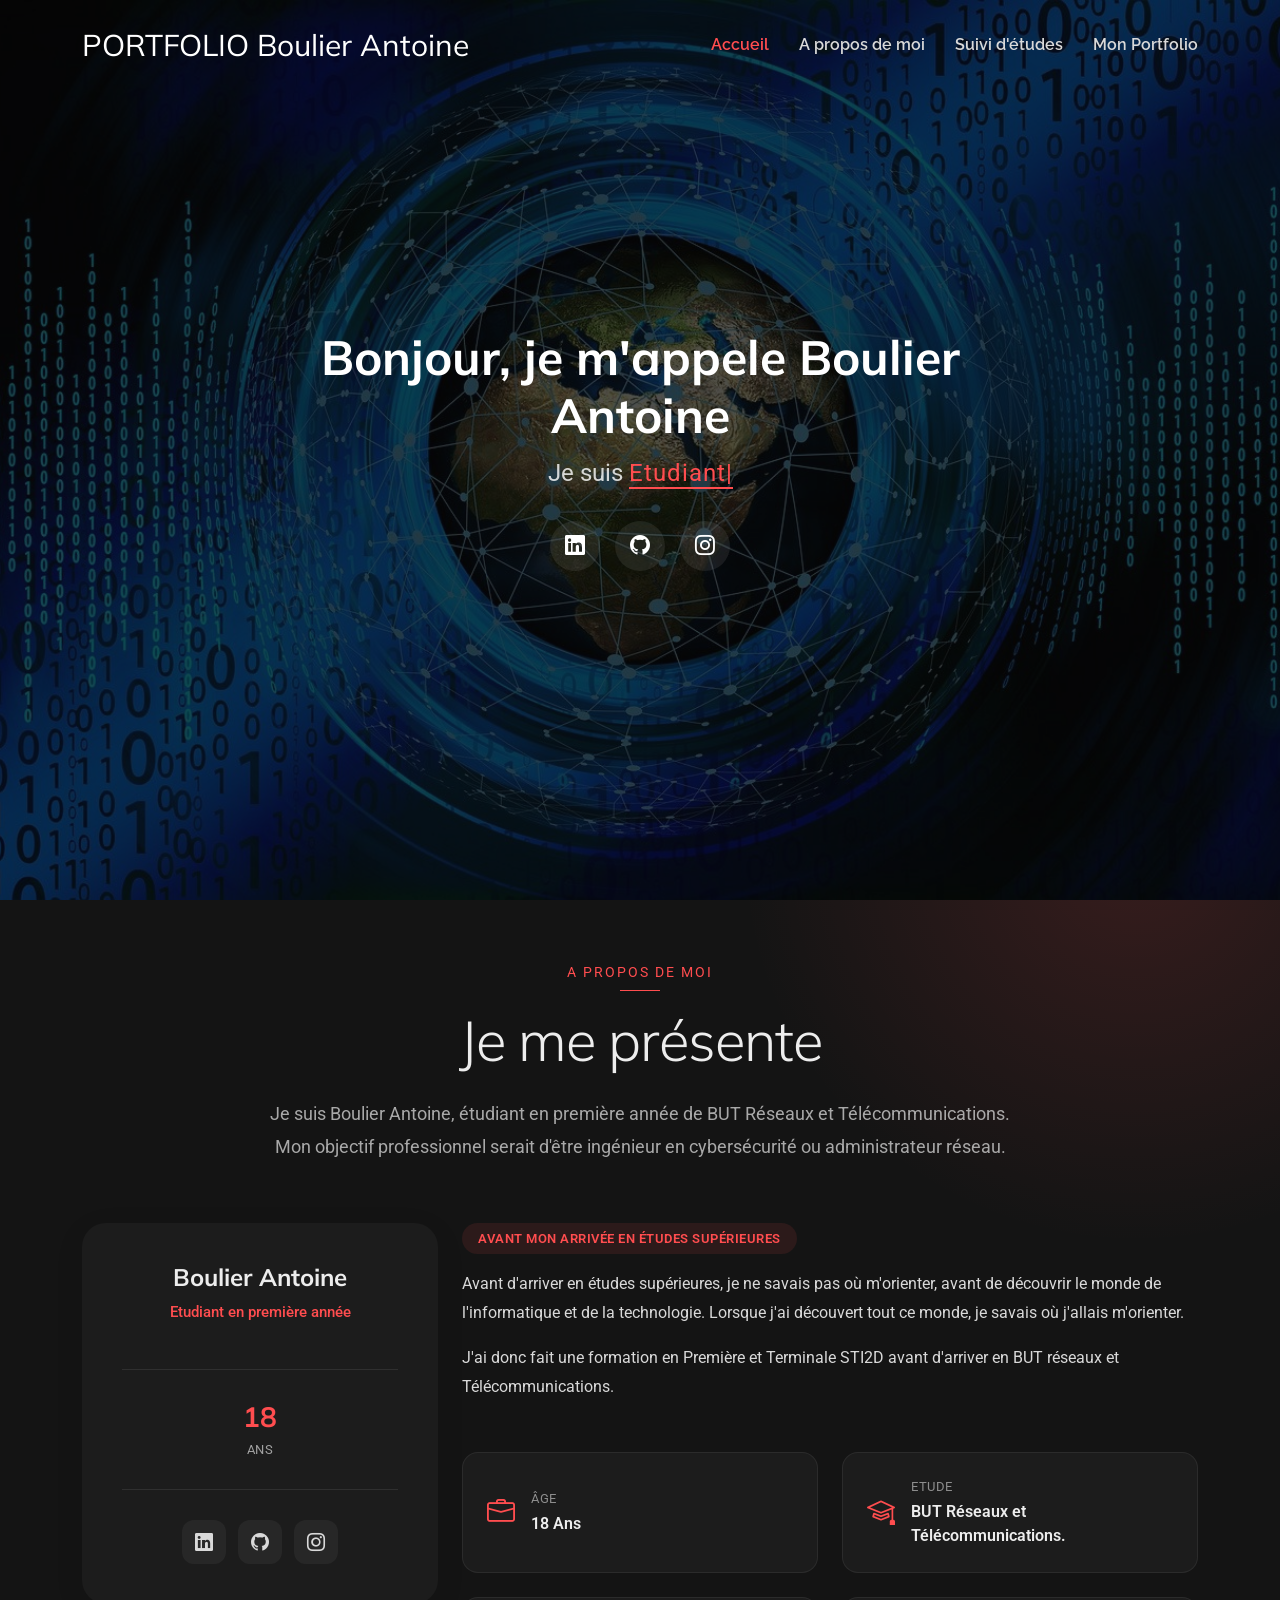
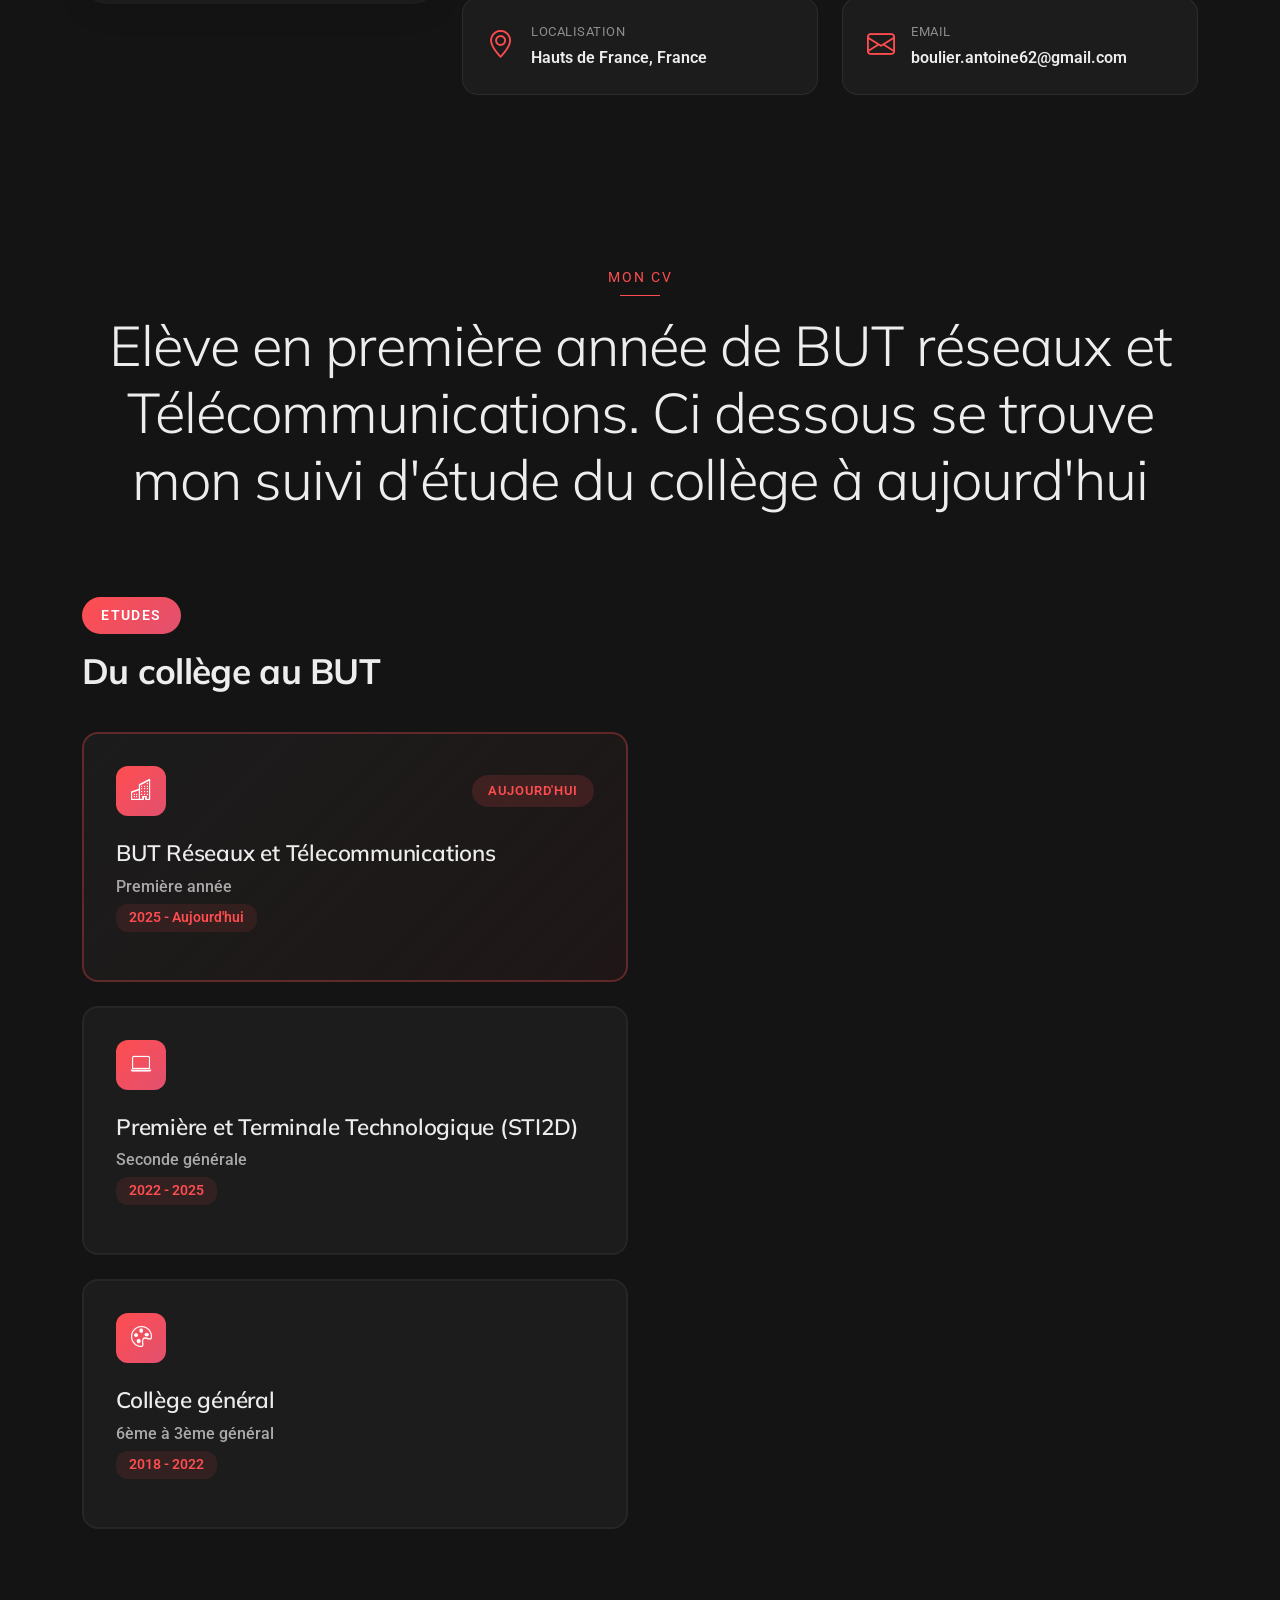
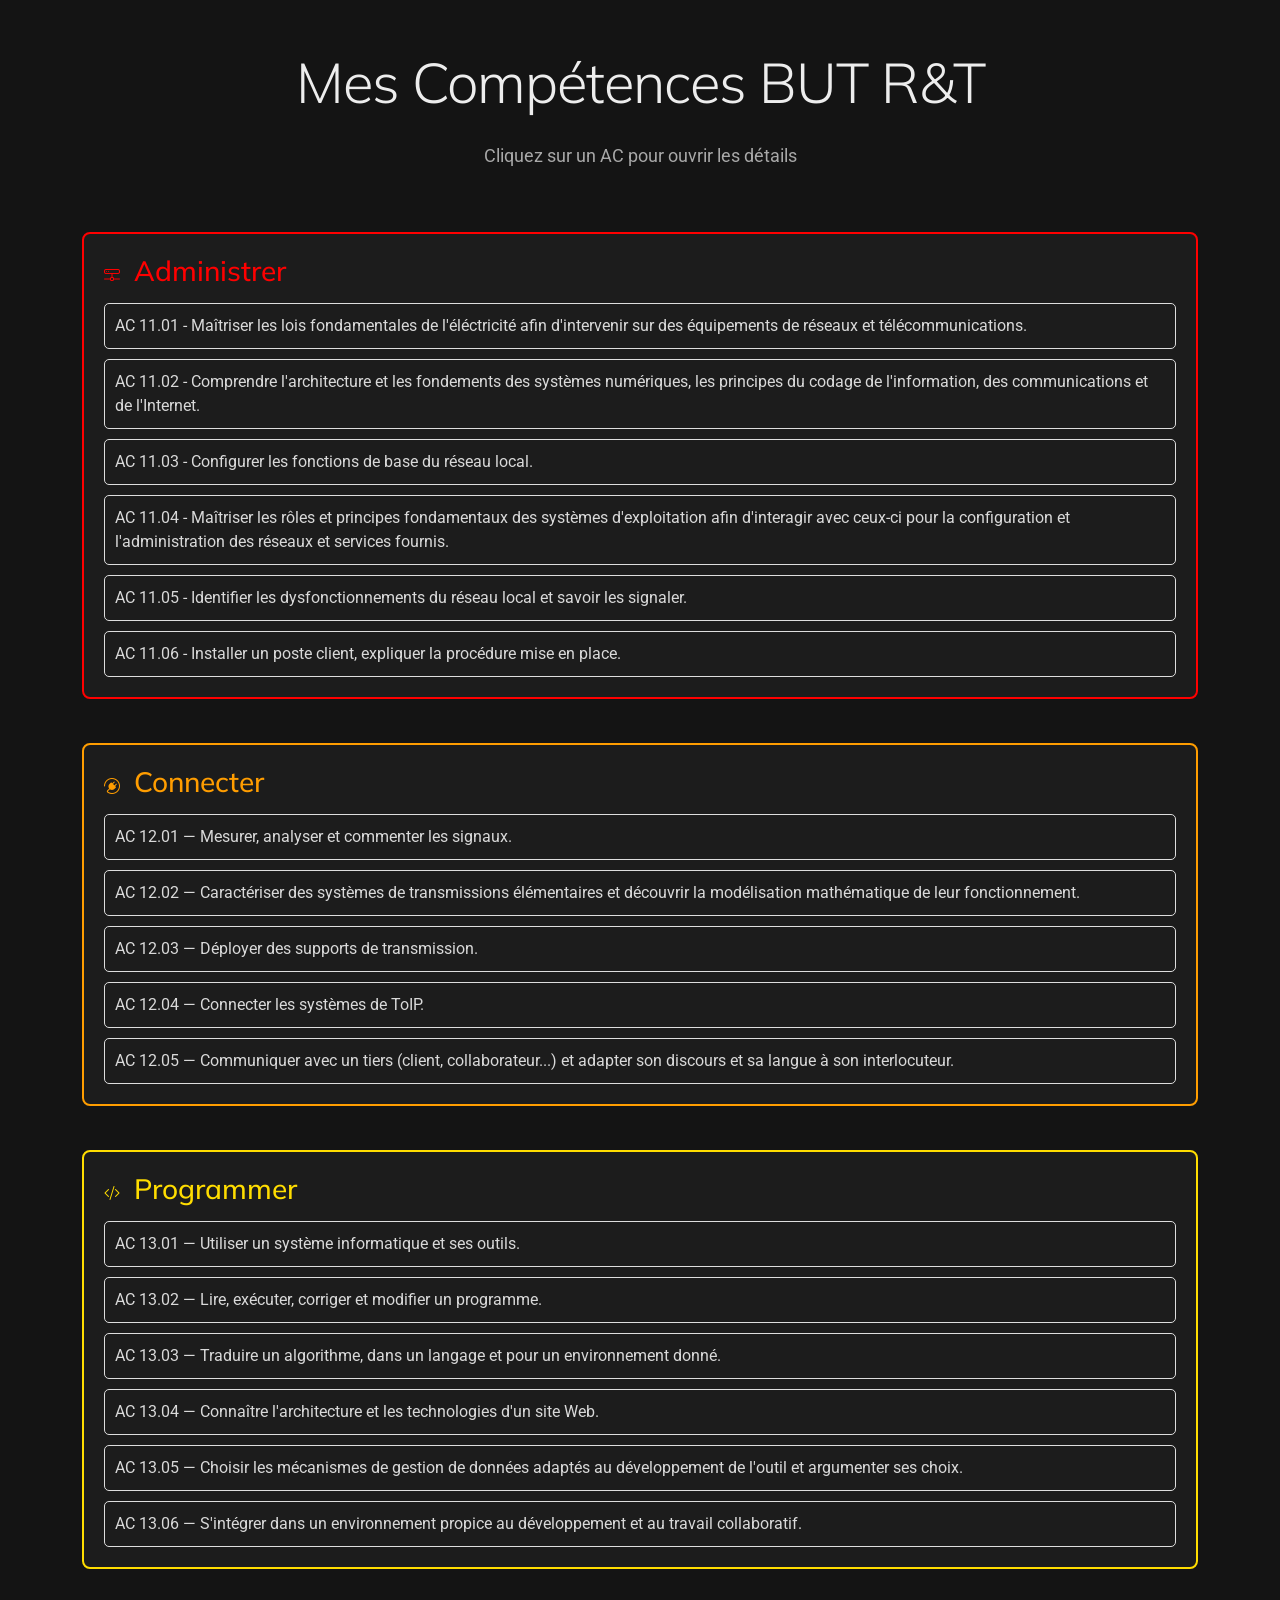
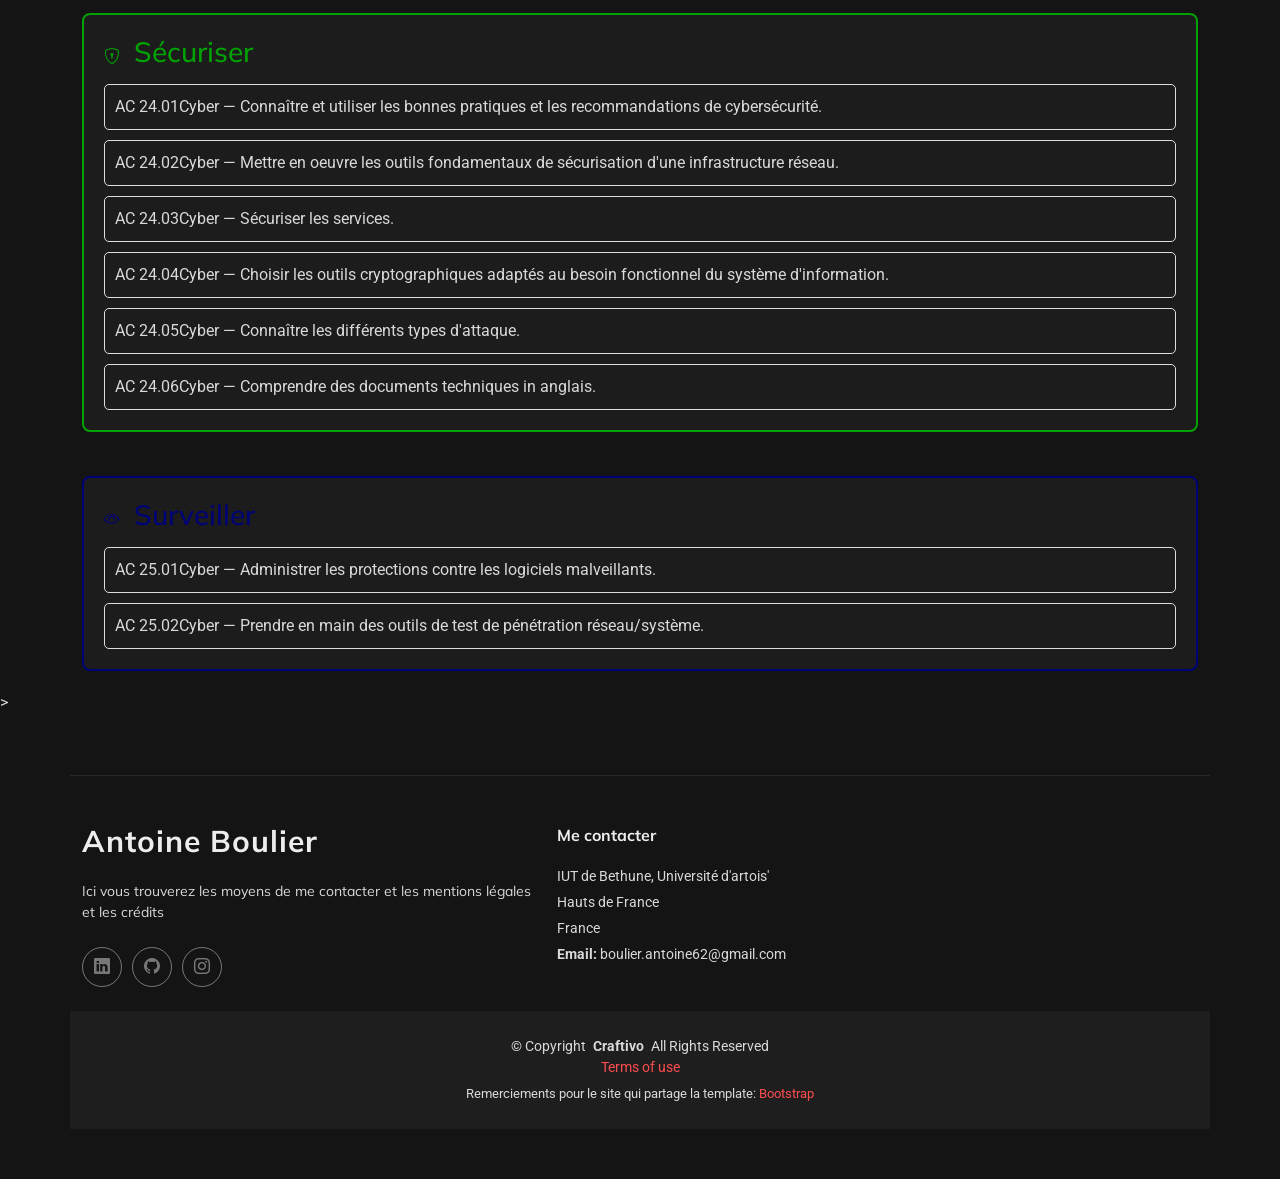
==== index.html @ 8a7743bd "Update index.html" ====
<!DOCTYPE html>
<html lang="en">

<head>
  <meta charset="utf-8">
  <meta content="width=device-width, initial-scale=1.0" name="viewport">
  <title>Portfolio Boulier Antoine</title>
  <meta name="description" content="">
  <meta name="keywords" content="">

  <!-- Favicons -->
  <link href="/assets/img/profile/RT fond d'écran.avif" rel="icon">
  <link href="/assets/img/profile/RT fond d'écran.avif" rel="apple-touch-icon">

  <!-- Fonts -->
  <link href="https://fonts.googleapis.com" rel="preconnect">
  <link href="https://fonts.gstatic.com" rel="preconnect" crossorigin>
  <link href="https://fonts.googleapis.com/css2?family=Roboto:ital,wght@0,100;0,300;0,400;0,500;0,700;0,900;1,100;1,300;1,400;1,500;1,700;1,900&family=Raleway:ital,wght@0,100;0,200;0,300;0,400;0,500;0,600;0,700;0,800;0,900;1,100;1,200;1,300;1,400;1,500;1,600;1,700;1,800;1,900&family=Mulish:ital,wght@0,200;0,300;0,400;0,500;0,600;0,700;0,800;0,900;1,200;1,300;1,400;1,500;1,600;1,700;1,800;1,900&display=swap" rel="stylesheet">

  <!-- Vendor CSS Files -->
  <link href="assets/vendor/bootstrap/css/bootstrap.min.css" rel="stylesheet">
  <link href="assets/vendor/bootstrap-icons/bootstrap-icons.css" rel="stylesheet">
  <link href="assets/vendor/aos/aos.css" rel="stylesheet">
  <link href="assets/vendor/glightbox/css/glightbox.min.css" rel="stylesheet">
  <link href="assets/vendor/swiper/swiper-bundle.min.css" rel="stylesheet">

  <!-- Main CSS File -->
  <link href="assets/css/main.css" rel="stylesheet">

  <!-- =======================================================
  * Template Name: Craftivo
  * Template URL: https://bootstrapmade.com/craftivo-bootstrap-portfolio-template/
  * Updated: Oct 04 2025 with Bootstrap v5.3.8
  * Author: BootstrapMade.com
  * License: https://bootstrapmade.com/license/
  ======================================================== -->
</head>

<body class="index-page">

  <header id="header" class="header d-flex align-items-center fixed-top">
    <div class="container-fluid container-xl position-relative d-flex align-items-center">

      <a href="index.html" class="logo d-flex align-items-center me-auto">
        <!-- Uncomment the line below if you also wish to use an image logo -->
        <!-- <img src="assets/img/logo.webp" alt=""> -->
        <h1 class="sitename">PORTFOLIO Boulier Antoine</h1>
      </a>

      <nav id="navmenu" class="navmenu">
        <ul>
          <li><a href="#hero" class="active">Accueil</a></li>
          <li><a href="#about">A propos de moi</a></li>
          <li><a href="#resume">Suivi d'études</a></li>
          <li><a href="#portfolio">Mon Portfolio</a></li>
        </ul>
        <i class="mobile-nav-toggle d-xl-none bi bi-list"></i>
      </nav>
    </div>
  </header>

  <main class="main">

    <!-- Hero Section -->
    <section id="hero" class="hero section dark-background">

      <img src="assets/img/profile/RT-fond-d'ecran.avif" alt="" data-aos="fade-in">

      <div class="container" data-aos="fade-up" data-aos-delay="100">
        <div class="row justify-content-center">
          <div class="col-lg-8 text-center">
            <h2>Bonjour, je m'appele Boulier Antoine</h2>
            <p>Je suis <span class="typed" data-typed-items="Etudiant, En première année, En BUT RT"></span><span class="typed-cursor" aria-hidden="true"></span></p>
            <div class="social-links">
              <a href="https://www.linkedin.com/in/antoine-boulier-61a65a38a/"><i class="bi bi-linkedin"></i></a>
              <a href="https://github.com/Antoine-Boulier"><i class="bi bi-github"></i></a>
              <a href="https://www.instagram.com/lostkiller37/"><i class="bi bi-instagram"></i></a>
            </div>
          </div>
        </div>
      </div>

    </section><!-- /Hero Section -->

    <!-- About Section -->
    <section id="about" class="about section">

      <!-- Section Title -->
      <div class="container section-title" data-aos="fade-up">
        <span class="subtitle">A propos de moi</span>
        <h2>Je me présente</h2>
        <p>Je suis Boulier Antoine, étudiant en première année de BUT Réseaux et Télécommunications. Mon objectif professionnel serait d'être ingénieur en cybersécurité ou administrateur réseau.</p>
      </div><!-- End Section Title -->

      <div class="container" data-aos="fade-up" data-aos-delay="100">

        <div class="row gy-5">
          <div class="col-lg-4" data-aos="zoom-in" data-aos-delay="150">
            <div class="profile-card">
              <div class="profile-header">
                <h3>Boulier Antoine</h3>
                <span class="role">Etudiant en première année</span>
              </div>

              <div class="profile-stats">
                <div class="stat-item">
                  <h4></h4>
                  <p></p>
                </div>
                <div class="stat-item">
                  <h4>18</h4>
                  <p>Ans</p>
                </div>
                <div class="stat-item">
                  <h4></h4>
                  <p></p>
                </div>
              </div>
              <div class="social-connect">
                <a href="https://www.linkedin.com/in/antoine-boulier-61a65a38a/"><i class="bi bi-linkedin"></i></a>
                <a href="https://github.com/Antoine-Boulier"><i class="bi bi-github"></i></a>
                <a href="https://www.instagram.com/lostkiller37/"><i class="bi bi-instagram"></i></a>
              </div>
            </div>
          </div>

          <div class="col-lg-8" data-aos="fade-left" data-aos-delay="200">
            <div class="content-wrapper">
              <div class="bio-section">
                <div class="section-tag">Avant mon arrivée en études supérieures</div>
                <p>Avant d'arriver en études supérieures, je ne savais pas où m'orienter, avant de découvrir le monde de l'informatique et de la technologie. Lorsque j'ai découvert tout ce monde, je savais où j'allais m'orienter.</p>
                <p>J'ai donc fait une formation en Première et Terminale STI2D avant d'arriver en BUT réseaux et Télécommunications.</p>
              </div>

              <div class="details-grid">
                <div class="detail-item" data-aos="fade-up" data-aos-delay="250">
                  <i class="bi bi-briefcase"></i>
                  <div class="detail-content">
                    <span>Âge</span>
                    <strong>18 Ans</strong>
                  </div>
                </div>

                <div class="detail-item" data-aos="fade-up" data-aos-delay="300">
                  <i class="bi bi-mortarboard"></i>
                  <div class="detail-content">
                    <span>Etude</span>
                    <strong>BUT Réseaux et Télécommunications.</strong>
                  </div>
                </div>

                <div class="detail-item" data-aos="fade-up" data-aos-delay="350">
                  <i class="bi bi-geo-alt"></i>
                  <div class="detail-content">
                    <span>Localisation</span>
                    <strong>Hauts de France, France</strong>
                  </div>
                </div>

                <div class="detail-item" data-aos="fade-up" data-aos-delay="100">
                  <i class="bi bi-envelope"></i>
                  <div class="detail-content">
                    <span>Email</span>
                    <strong>boulier.antoine62@gmail.com</strong>
                  </div>
                </div>
                  </div>
                </div>
              </div>
            </div>
          </div>
        </div>

      </div>

    </section><!-- /About Section -->

    <!-- Resume Section -->
    <section id="resume" class="resume section">

      <!-- Section Title -->
      <div class="container section-title" data-aos="fade-up">
        <span class="subtitle">Mon CV</span>
        <h2>Elève en première année de BUT réseaux et Télécommunications. Ci dessous se trouve mon suivi d'étude du collège à aujourd'hui</h2>
      </div><!-- End Section Title -->

      <div class="container" data-aos="fade-up" data-aos-delay="100">

        <div class="row gy-5">
          <div class="col-lg-6">
            <div class="experience-section">
              <div class="section-header" data-aos="fade-right" data-aos-delay="200">
                <div class="header-content">
                  <span class="section-badge">Etudes</span>
                  <h2>Du collège au BUT</h2>
                </div>
              </div>

              <div class="experience-cards">
                <div class="exp-card featured" data-aos="zoom-in" data-aos-delay="300">
                  <div class="card-header">
                    <div class="company-logo">
                      <i class="bi bi-buildings"></i>
                    </div>
                    <div class="period-badge">Aujourd'hui</div>
                  </div>
                  <div class="card-body">
                    <h3>BUT Réseaux et Télecommunications</h3>
                    <p class="company-name">Première année</p>
                    <span class="duration">2025 - Aujourd'hui</span>
                  </div>
                </div>

                <div class="exp-card" data-aos="zoom-in" data-aos-delay="350">
                  <div class="card-header">
                    <div class="company-logo">
                      <i class="bi bi-laptop"></i>
                    </div>
                  </div>
                  <div class="card-body">
                    <h3>Première et Terminale Technologique (STI2D)</h3>
                    <p class="company-name">Seconde générale</p>
                    <span class="duration">2022 - 2025</span>
                  </div>
                </div>

                <div class="exp-card" data-aos="zoom-in" data-aos-delay="400">
                  <div class="card-header">
                    <div class="company-logo">
                      <i class="bi bi-palette"></i>
                    </div>
                  </div>
                  <div class="card-body">
                    <h3>Collège général</h3>
                    <p class="company-name">6ème à 3ème général</p>
                    <span class="duration">2018 - 2022</span>
                  </div>
                </div>
              </div>
            </div>
          </div>
    </section><!-- /Resume Section -->
  </main>
<section id="portfolio" class="portfolio section">

  <div class="container section-title" data-aos="fade-up">
    <h2>Mes Compétences BUT R&T</h2>
    <p>Cliquez sur un AC pour ouvrir les détails</p>
  </div>

  <div class="container">
    <div class="row gy-4">

      <div class="col-12" data-aos="fade-up">
        <div class="comp-box border-admin" style="border: 2px solid #ff0000; border-radius: 8px; padding: 20px; margin-bottom: 20px;">
          <div class="comp-title" style="color: #ff0000; margin-bottom: 15px;">
            <i class="bi bi-hdd-network"></i>
            <h3 style="display: inline; margin-left: 10px; color: #ff0000;">Administrer</h3>
          </div>
          <div class="ac-container vertical-ac" style="display: flex; flex-direction: column; gap: 10px;">
            <button class="ac-link" data-bs-toggle="modal" data-bs-target="#modal1101">AC 11.01 - Maîtriser les lois fondamentales de l'éléctricité afin d'intervenir sur des équipements de réseaux et télécommunications.</button>
            <button class="ac-link" data-bs-toggle="modal" data-bs-target="#modal1102">AC 11.02 - Comprendre l'architecture et les fondements des systèmes numériques, les principes du codage de l'information, des communications et de l'Internet.</button>
            <button class="ac-link" data-bs-toggle="modal" data-bs-target="#modal1103">AC 11.03 - Configurer les fonctions de base du réseau local.</button>
            <button class="ac-link" data-bs-toggle="modal" data-bs-target="#modal1104">AC 11.04 - Maîtriser les rôles et principes fondamentaux des systèmes d'exploitation afin d'interagir avec ceux-ci pour la configuration et l'administration des réseaux et services fournis.</button>
            <button class="ac-link" data-bs-toggle="modal" data-bs-target="#modal1105">AC 11.05 - Identifier les dysfonctionnements du réseau local et savoir les signaler.</button>
            <button class="ac-link" data-bs-toggle="modal" data-bs-target="#modal1106">AC 11.06 - Installer un poste client, expliquer la procédure mise en place.</button>
          </div>
        </div>
      </div>

      <div class="col-12" data-aos="fade-up">
        <div class="comp-box border-connect" style="border: 2px solid #ff9d00; border-radius: 8px; padding: 20px; margin-bottom: 20px;">
          <div class="comp-title" style="color: #ff9d00; margin-bottom: 15px;">
            <i class="bi bi-plugin"></i>
            <h3 style="display: inline; margin-left: 10px; color: #ff9d00;">Connecter</h3>
          </div>
          <div class="ac-container vertical-ac" style="display: flex; flex-direction: column; gap: 10px;">
            <button class="ac-link" data-bs-toggle="modal" data-bs-target="#modal1201">AC 12.01 — Mesurer, analyser et commenter les signaux.</button>
            <button class="ac-link" data-bs-toggle="modal" data-bs-target="#modal1202">AC 12.02 — Caractériser des systèmes de transmissions élémentaires et découvrir la modélisation mathématique de leur fonctionnement.</button>
            <button class="ac-link" data-bs-toggle="modal" data-bs-target="#modal1203">AC 12.03 — Déployer des supports de transmission.</button>
            <button class="ac-link" data-bs-toggle="modal" data-bs-target="#modal1204">AC 12.04 — Connecter les systèmes de ToIP.</button>
            <button class="ac-link" data-bs-toggle="modal" data-bs-target="#modal1205">AC 12.05 — Communiquer avec un tiers (client, collaborateur...) et adapter son discours et sa langue à son interlocuteur.</button>
          </div>
        </div>
      </div>

      <div class="col-12" data-aos="fade-up">
        <div class="comp-box border-program" style="border: 2px solid #ffdd00; border-radius: 8px; padding: 20px; margin-bottom: 20px;">
          <div class="comp-title" style="color: #ffdd00; margin-bottom: 15px;">
            <i class="bi bi-code-slash"></i>
            <h3 style="display: inline; margin-left: 10px; color: #ffdd00;">Programmer</h3>
          </div>
          <div class="ac-container vertical-ac" style="display: flex; flex-direction: column; gap: 10px;">
            <button class="ac-link" data-bs-toggle="modal" data-bs-target="#modal1301">AC 13.01 — Utiliser un système informatique et ses outils.</button>
            <button class="ac-link" data-bs-toggle="modal" data-bs-target="#modal1302">AC 13.02 — Lire, exécuter, corriger et modifier un programme.</button>
            <button class="ac-link" data-bs-toggle="modal" data-bs-target="#modal1303">AC 13.03 — Traduire un algorithme, dans un langage et pour un environnement donné.</button>
            <button class="ac-link" data-bs-toggle="modal" data-bs-target="#modal1304">AC 13.04 — Connaître l'architecture et les technologies d'un site Web.</button>
            <button class="ac-link" data-bs-toggle="modal" data-bs-target="#modal1305">AC 13.05 — Choisir les mécanismes de gestion de données adaptés au développement de l'outil et argumenter ses choix.</button>
            <button class="ac-link" data-bs-toggle="modal" data-bs-target="#modal1306">AC 13.06 — S'intégrer dans un environnement propice au développement et au travail collaboratif.</button>
          </div>
        </div>
      </div>

      <div class="col-12" data-aos="fade-up">
        <div class="comp-box border-securiser" style="border: 2px solid #00a303; border-radius: 8px; padding: 20px; margin-bottom: 20px;">
          <div class="comp-title" style="color: #00a303; margin-bottom: 15px;">
            <i class="bi bi-shield-lock"></i>
            <h3 style="display: inline; margin-left: 10px; color: #00a303;">Sécuriser</h3>
          </div>
          <div class="ac-container vertical-ac" style="display: flex; flex-direction: column; gap: 10px;">
            <button class="ac-link" data-bs-toggle="modal" data-bs-target="#modal2401">AC 24.01Cyber — Connaître et utiliser les bonnes pratiques et les recommandations de cybersécurité.</button>
            <button class="ac-link" data-bs-toggle="modal" data-bs-target="#modal2402">AC 24.02Cyber — Mettre en oeuvre les outils fondamentaux de sécurisation d'une infrastructure réseau.</button>
            <button class="ac-link" data-bs-toggle="modal" data-bs-target="#modal2403">AC 24.03Cyber — Sécuriser les services.</button>
            <button class="ac-link" data-bs-toggle="modal" data-bs-target="#modal2404">AC 24.04Cyber — Choisir les outils cryptographiques adaptés au besoin fonctionnel du système d'information.</button>
            <button class="ac-link" data-bs-toggle="modal" data-bs-target="#modal2405">AC 24.05Cyber — Connaître les différents types d'attaque.</button>
            <button class="ac-link" data-bs-toggle="modal" data-bs-target="#modal2406">AC 24.06Cyber — Comprendre des documents techniques in anglais.</button>
          </div>
        </div>
      </div>

      <div class="col-12" data-aos="fade-up">
        <div class="comp-box border-surveiller" style="border: 2px solid #000278; border-radius: 8px; padding: 20px; margin-bottom: 20px;">
          <div class="comp-title" style="color: #000278; margin-bottom: 15px;">
            <i class="bi bi-eye"></i>
            <h3 style="display: inline; margin-left: 10px; color: #000278;">Surveiller</h3>
          </div>
          <div class="ac-container vertical-ac" style="display: flex; flex-direction: column; gap: 10px;">
            <button class="ac-link" data-bs-toggle="modal" data-bs-target="#modal2501">AC 25.01Cyber — Administrer les protections contre les logiciels malveillants.</button>
            <button class="ac-link" data-bs-toggle="modal" data-bs-target="#modal2502">AC 25.02Cyber — Prendre en main des outils de test de pénétration réseau/système.</button>
          </div>
        </div>
      </div>

    </div>
  </div>

  <div class="modal fade" id="modal1101" tabindex="-1" aria-hidden="true">
    <div class="modal-dialog modal-dialog-centered modal-lg">
      <div class="modal-content">
        <div class="modal-header text-white" style="background-color: #ff0000;">
          <h5 class="modal-title"><i class="bi bi-hdd-network me-2"></i>AC 11.01 - Maîtriser les lois fondamentales de l'éléctricité afin d'intervenir sur des équipements de réseaux et télécommunications.</h5>
          <button type="button" class="btn-close btn-close-white" data-bs-dismiss="modal"></button>
        </div>
        <div class="modal-body">
          <h5><strong class="text-dark"><u>Projet :</u></strong></h5>
          <p>R1.04 - Fondamentaux des systèmes électroniques : Dans cette ressource, j'ai fait du montage électrique sur une maquette Analog Discovery Studio à l'aide des différentes lois que j'ai apprise.</p>
          <div class="ac-container" id="AC11.01">
            <img src="assets/img/AC/MaquetteADS.png" alt="Maquette Analog Discovery Studio">
          </div>
          <h5><strong class="text-dark"><u>Difficultés rencontrées:</u></strong></h5>
          <p>Pendant cette ressource, j'ai surtout eu du mal avec le branchement électrique.</p>
          <h5><strong class="text-dark"><u>Ce que je devrais améliorer :</u></strong></h5>
          <p>Pendant les TP avec la maquette, je doit apprendre à comprendre les erreurs de branchement pour les corriger</p>
        </div>
      </div>
    </div>
  </div>

  <div class="modal fade" id="modal1102" tabindex="-1" aria-hidden="true">
    <div class="modal-dialog modal-dialog-centered modal-lg">
      <div class="modal-content">
        <div class="modal-header text-white" style="background-color: #ff0000;">
          <h5 class="modal-title"><i class="bi bi-hdd-network me-2"></i>AC 11.02 - Comprendre l'architecture et les fondements des systèmes numériques, les principes du codage de l'information, des communications et de l'Internet.</h5>
          <button type="button" class="btn-close btn-close-white" data-bs-dismiss="modal"></button>
        </div>
        <div class="modal-body">
          <h5><strong class="text-dark"><u>Projet :</u></strong></h5>
          <p>R1.06 - Architecture des systèmes informatiques et numériques : Dans cette ressource, j'ai manipulé différentes bases numériques (binaire, héxadécimal) ainsi que des encodages (ASCII, etc).</p>
          <div class="ac-container" id="AC11.02">
            <img src="assets/img/AC/R1.06Logique.png" alt="Schéma de logique combinatoire">
          </div>
          <h5><strong class="text-dark"><u>Difficultés rencontrées:</u></strong></h5>
          <p>Pendant cette ressource, j'ai eu des difficultés à comprendre comment convertir l'information numérique</p>
          <h5><strong class="text-dark"><u>Ce que je devrais améliorer :</u></strong></h5>
          <p>Pour m'améliorer, je devrait refaire des conversions numériques à la maison pour le prendre en main</p>
        </div>
      </div>
    </div>
  </div>

  <div class="modal fade" id="modal1103" tabindex="-1" aria-hidden="true">
    <div class="modal-dialog modal-dialog-centered modal-lg">
      <div class="modal-content">
        <div class="modal-header text-white" style="background-color: #ff0000;">
          <h5 class="modal-title"><i class="bi bi-hdd-network me-2"></i>AC 11.03 - Configurer les fonctions de base du réseau local.</h5>
          <button type="button" class="btn-close btn-close-white" data-bs-dismiss="modal"></button>
        </div>
        <div class="modal-body">
          <h5><strong class="text-dark"><u>Projet :</u></strong></h5>
          <p>SAE1.02 - S'initier aux réseaux informatiques : Dans cette ressource, j'ai configuré des équipements tels que des routeurs ou des switchs et j'ai fait de l'adressage IP pour créer un réseau de plusieurs machines pouvant communiquer.</p>
          <h5><strong class="text-dark"><u>Difficultés rencontrées:</u></strong></h5>
          <p>Pendant cette ressource, j'ai eu des difficultés pour l'adressage IP des ordinateurs.</p>
          <h5><strong class="text-dark"><u>Ce que je devrais améliorer :</u></strong></h5>
          <p>Pour m'améliorer, je devrait comprendre le fonctionnement d'une adresse IP.</p>
        </div>
      </div>
    </div>
  </div>

  <div class="modal fade" id="modal1104" tabindex="-1" aria-hidden="true">
    <div class="modal-dialog modal-dialog-centered modal-lg">
      <div class="modal-content">
        <div class="modal-header text-white" style="background-color: #ff0000;">
          <h5 class="modal-title"><i class="bi bi-hdd-network me-2"></i>AC 11.04 - Maîtriser les rôles et les principes fondamentaux des systèmes d'exploitation afin d'interagir avec ceux-ci pour la configuration et l'administration des réseaux et services fournis.</h5>
          <button type="button" class="btn-close btn-close-white" data-bs-dismiss="modal"></button>
        </div>
        <div class="modal-body">
          <h5><strong class="text-dark"><u>Projet :</u></strong></h5>
          <p>R2.02 - Admnistration système et fondamentaux de la virtualisation : Dans cette ressource, j'ai configuré un système d'exploitation Windows Server pour gérer les différents droits d'accès, les utilisateurs et préparer des environnements virtuels.</p>
          <div class="ac-container" id="AC13.01">
            <img src="assets/img/AC/AdminSysteme.png" alt="Image Administration Windows" width="700" height="auto">
          </div>
          <h5><strong class="text-dark"><u>Difficultés rencontrées:</u></strong></h5>
          <p>Pendant cette ressource, j'ai eu beaucoup de difficulté à trouver les différentes options de droits d'accès.</p>
          <h5><strong class="text-dark"><u>Ce que je doit améliorer :</u></u></strong></h5>
          <p>Pendant mon temps libre, je devrais revenir sur ces différents TP pour bien manipuler ces options.</p>
        </div>
      </div>
    </div>
  </div>
  
  <div class="modal fade" id="modal1105" tabindex="-1" aria-hidden="true">
    <div class="modal-dialog modal-dialog-centered modal-lg">
      <div class="modal-content">
        <div class="modal-header text-white" style="background-color: #ff0000;">
          <h5 class="modal-title"><i class="bi bi-hdd-network me-2"></i>AC 11.05 - Identifier les dysfonctionnements du réseau local et savoir les signaler.</h5>
          <button type="button" class="btn-close btn-close-white" data-bs-dismiss="modal"></button>
        </div>
        <div class="modal-body">
          <h5><strong class="text-dark"><u>Projet :</u></strong></h5>
          <p>R1.02 - Principes et architecture des réseaux : Dans cette ressource, j'ai utilisé le logiciel WireShark pour comprendre les différents protocoles et problèmes dans le réseau.</p>
          <div class="ac-container" id="AC11.05">
            <img src="assets/img/AC/Wireshark.png" alt="Capture d'analyse de paquets Wireshark">
          </div>
          <h5><strong class="text-dark"><u>Difficultés rencontrées:</u></strong></h5>
          <p>Pendant cette ressource, j'ai eu surtout des difficultés à utiliser le logiciel et différencier les protocoles</p>
          <h5><strong class="text-dark"><u>Ce que je devrais améliorer :</u></strong></h5>
          <p>Lors de la prochaine utilisation du logiciel, je devrais voir en détail les différents protocoles pour les différencier.</p>
        </div>
      </div>
    </div>
  </div>

  <div class="modal fade" id="modal1106" tabindex="-1" aria-hidden="true">
    <div class="modal-dialog modal-dialog-centered modal-lg">
      <div class="modal-content">
        <div class="modal-header text-white" style="background-color: #ff0000;">
          <h5 class="modal-title"><i class="bi bi-hdd-network me-2"></i>AC 11.06 - Installer un poste client, expliquer la procédure mise en place.</h5>
          <button type="button" class="btn-close btn-close-white" data-bs-dismiss="modal"></button>
        </div>
        <div class="modal-body">
          <h5><strong class="text-dark"><u>Projet :</u></strong></h5>
          <p>R2.03 - Bases des services réseaux : Dans cette ressource, j'ai configuré un serveur pour automatiser le déploiement de postes client.</p>
          <div class="ac-container" id="AC13.01">
            <img src="assets/img/AC/LinuxApache.png" alt="Image Config Apache">
          </div>
          <h5><strong class="text-dark"><u>Difficultés rencontrées:</u></strong></h5>
          <p>Pendant cette ressource, je n'ai pas eu de difficulté.</p>
        </div>
      </div>
    </div>
  </div>


  <div class="modal fade" id="modal1201" tabindex="-1" aria-hidden="true">
    <div class="modal-dialog modal-dialog-centered modal-lg">
      <div class="modal-content">
        <div class="modal-header text-white" style="background-color: #ff0000;">
          <h5 class="modal-title"><i class="bi bi-hdd-network me-2"></i>AC 12.01 - Mesurer, analyser et commenter les signaux.</h5>
          <button type="button" class="btn-close btn-close-white" data-bs-dismiss="modal"></button>
        </div>
        <div class="modal-body">
          <h5><strong class="text-dark"><u>Projet :</u></strong></h5>
          <p>SAE2.02 - Mesurer et caractériser un signal ou un système : Dans cette ressource, j'ai utilisé un oscilloscope et un générateur pour visualiser des ondes, j'ai mesuré leur fréquence, tension et j'ai analysé l'impact du bruit.</p>
          <div class="ac-container" id="AC12.01">
            <img src="assets/img/AC/SAE2.02.png" alt="Simulation Matlab avec signal sinusoïdal et analyse spectrale">
          </div>
          <h5><strong class="text-dark"><u>Difficultés rencontrées:</u></strong></h5>
          <p>Pendant cette ressource, je n'ai pas eu de difficulté</p>
        </div>
      </div>
    </div>
  </div>

  <div class="modal fade" id="modal1202" tabindex="-1" aria-hidden="true">
    <div class="modal-dialog modal-dialog-centered modal-lg">
      <div class="modal-content">
        <div class="modal-header text-white" style="background-color: #ff0000;">
          <h5 class="modal-title"><i class="bi bi-hdd-network me-2"></i>AC12.02 - Caractériser des systèmes de transmissions élémentaires et découvrir la modélisation mathématique de leur fonctionnement.</h5>
          <button type="button" class="btn-close btn-close-white" data-bs-dismiss="modal"></button>
        </div>
        <div class="modal-body">
          <h5><strong class="text-dark"><u>Projet :</u></strong></h5>
          <p>R2.05 - Signaux et systèmes pour les transmissions : Dans cette ressource, j'ai calculé les bandes passantes et les débits théoriques d'un câble à l'aide de filtres.</p>
          <h5><strong class="text-dark"><u>Difficultés rencontrées:</u></strong></h5>
          <p>Pendant cette ressource, j'ai eu des difficultés pour filtrer</p>
          <h5><strong class="text-dark"><u>Ce que je devrais améliorer :</u></strong></h5>
          <p>Pendant mon temps libre, je devrais revoir les cours qui expliquent le fonctionnement des filtres.</p>
        </div>
      </div>
    </div>
  </div>
 
  <div class="modal fade" id="modal1203" tabindex="-1" aria-hidden="true">
    <div class="modal-dialog modal-dialog-centered modal-lg">
      <div class="modal-content">
        <div class="modal-header text-white" style="background-color: #ff0000;">
          <h5 class="modal-title"><i class="bi bi-hdd-network me-2"></i>AC12.03 - Déployer des supports de transmission.</h5>
          <button type="button" class="btn-close btn-close-white" data-bs-dismiss="modal"></button>
        </div>
        <div class="modal-body">
          <h5><strong class="text-dark"><u>Projet :</u></strong></h5>
          <p>R1.05 - Supports de transmission pour les réseaux : Dans cette ressource, j'ai manipulé des câbles Ethernet pour calculer leur affaiblissement.</p>
          <div class="ac-container" id="AC12.03">
            <img src="assets/img/AC/CablageR2.05.png" alt="Schéma de câblage électronique sur platine d'essai">
          </div>
          <h5><strong class="text-dark"><u>Difficultés rencontrées:</u></strong></h5>
          <p>Pendant cette ressource, je n'ai pas eu de difficulté.</p>
        </div>
      </div>
    </div>
  </div>
  
  <div class="modal fade" id="modal1204" tabindex="-1" aria-hidden="true">
    <div class="modal-dialog modal-dialog-centered modal-lg">
      <div class="modal-content">
        <div class="modal-header text-white" style="background-color: #ff0000;">
          <h5 class="modal-title"><i class="bi bi-hdd-network me-2"></i>AC12.04 - Connecter les systèmes de ToIP.</h5>
          <button type="button" class="btn-close btn-close-white" data-bs-dismiss="modal"></button>
        </div>
        <div class="modal-body">
          <h5><strong class="text-dark"><u>Projet :</u></strong></h5>
          <p>R2.04 - Initiation à la téléphonie d'entreprise : Dans cette ressource, j'ai configuré des téléphones par IP (messagerie, file d'attente entreprise,...) pour qu'ils puissent communiquer.</p>
          <div class="ac-container" id="AC12.04">
            <img src="assets/img/AC/R2.04.png" alt="Fichier de configuration de téléphonie IP">
          </div>
          <h5><strong class="text-dark"><u>Difficultés rencontrées:</u></strong></h5>
          <p>Pendant cette ressource, je n'ai pas eu de difficulté.</p>
        </div>
      </div>
    </div>
  </div>

  <div class="modal fade" id="modal1205" tabindex="-1" aria-hidden="true">
    <div class="modal-dialog modal-dialog-centered modal-lg">
      <div class="modal-content">
        <div class="modal-header text-white" style="background-color: #ff0000;">
          <h5 class="modal-title"><i class="bi bi-hdd-network me-2"></i>AC12.05 - Communiquer avec un tiers (client, collaborateur...) et adapter son discours et sa langue à son interlocuteur.</h5>
          <button type="button" class="btn-close btn-close-white" data-bs-dismiss="modal"></button>
        </div>
        <div class="modal-body">
          <h5><strong class="text-dark"><u>Projet :</u></strong></h5>
          <p>R2.01 - Expression-Culture-Communications Professionnelles 2 : Dans cette ressource, j'ai adapté mon langage pour qu'il soit soutenu en vue d'un entretien professionnel avec un client ou un collaboreteur ou recruteur.</p>
          <h5><strong class="text-dark"><u>Difficultés rencontrées:</u></strong></h5>
          <p>Dans cette ressource, j'ai beaucoup de difficulté à m'exprimer devant un public et j'en perd facilement mes moyens.</p>
          <h5><strong class="text-dark"><u>Ce que je devrais améliorer :</u></strong></h5>
          <p>Pendant mon temps libre, je doit m'entraîner chez moi (parler devant mes parents, vidéo, miroir) pour m'habituer à un potentiel public.</p>
        </div>
      </div>
    </div>
  </div>


  <div class="modal fade" id="modal1301" tabindex="-1" aria-hidden="true">
    <div class="modal-dialog modal-dialog-centered modal-lg">
      <div class="modal-content">
        <div class="modal-header text-white" style="background-color: #ff0000;">
          <h5 class="modal-title"><i class="bi bi-hdd-network me-2"></i>AC13.01 - Utiliser un système informatique et ses outils</h5>
          <button type="button" class="btn-close btn-close-white" data-bs-dismiss="modal"></button>
        </div>
        <div class="modal-body">
          <h5><strong class="text-dark"><u>Projet :</u></strong></h5>
          <p>R1.08 - Bases des systèmes d'exploitation : Dans cette ressource, j'ai manipulé le système d'exploitation Linux grâce aux commandes pour se déplacer dans l'ordinateur, les droits de chaque fichier ou encore la recherche de fichiers.</p>
          <div class="ac-container" id="AC13.01">
            <img src="assets/img/AC/BDD.png" alt="Requêtes et tables de la base de données PostgreSQL">
          </div>
          <h5><strong class="text-dark"><u>Difficultés rencontrées:</u></strong></h5>
          <p>Pendant cette ressource, je n'ai pas eu de difficulté.</p>
        </div>
      </div>
    </div>
  </div>>

  <div class="modal fade" id="modal1302" tabindex="-1" aria-hidden="true">
    <div class="modal-dialog modal-dialog-centered modal-lg">
      <div class="modal-content">
        <div class="modal-header text-white" style="background-color: #ff0000;">
          <h5 class="modal-title"><i class="bi bi-hdd-network me-2"></i>AC13.02 - Lire, exécuter, corriger et modifier un programme</h5>
          <button type="button" class="btn-close btn-close-white" data-bs-dismiss="modal"></button>
        </div>
        <div class="modal-body">
          <h5><strong class="text-dark"><u>Projet :</u></strong></h5>
          <p>R1.07 - Fondamentaux de la programmation : Dans cette ressource, j'ai Crée un code dans le language python pour répondre à un cahier des charges et j'ai résolu les éventuelles erreurs que j'ai commit</p>
          <div class="ac-container" id="AC13.01">
            <img src="assets/img/AC/FlaskPython.png" alt="PythonR1.07">
          </div>
          <h5><strong class="text-dark"><u>Difficultés rencontrées:</u></strong></h5>
          <p>Pendant cette ressource, j'ai eu des difficultés pour corriger mon code.</p>
          <h5><strong class="text-dark"><u>Ce que je devrais améliorer :</u></strong></h5>
          <p>Lorsque je peux, je doit revenir sur les codes python pour comprendre les erreur et pouvoir les corriger.</p>
        </div>
      </div>
    </div>
  </div>

  <div class="modal fade" id="modal1303" tabindex="-1" aria-hidden="true">
    <div class="modal-dialog modal-dialog-centered modal-lg">
      <div class="modal-content">
        <div class="modal-header text-white" style="background-color: #ff0000;">
          <h5 class="modal-title"><i class="bi bi-hdd-network me-2"></i>AC13.03 - Traduire un algorithme, dans un langage et pour un environnement donné</h5>
          <button type="button" class="btn-close btn-close-white" data-bs-dismiss="modal"></button>
        </div>
        <div class="modal-body">
          <h5><strong class="text-dark"><u>Projet :</u></strong></h5>
          <p>R2.09 - Initiation au développement Web : Dans cette ressource, j'ai utilisé le module Flask sur le language python pour dynamiser un site Web.</p>
          <div class="ac-container" id="AC13.01">
            <img src="assets/img/AC/FlaskPython.png" alt="Python Flask">
          </div>
          <h5><strong class="text-dark"><u>Difficultés rencontrées:</u></strong></h5>
          <p>Pendant cette ressource, j'ai eu du mal à prendre Flask en main.</p>
          <h5><strong class="text-dark"><u>Ce que je devrais améliorer :</u></strong></h5>
          <p>Pendant mon temps libre, je devrais faire un site Web improvisé pour faire des essais avec Flask pour comprendre son fonctionnement.</p>
        </div>
      </div>
    </div>
  </div>

  <div class="modal fade" id="modal1304" tabindex="-1" aria-hidden="true">
    <div class="modal-dialog modal-dialog-centered modal-lg">
      <div class="modal-content">
        <div class="modal-header text-white" style="background-color: #ff0000;">
          <h5 class="modal-title"><i class="bi bi-hdd-network me-2"></i>AC13.04 - Connaître l’architecture et les technologies d’un site Web</h5>
          <button type="button" class="btn-close btn-close-white" data-bs-dismiss="modal"></button>
        </div>
        <div class="modal-body">
          <h5><strong class="text-dark"><u>Projet :</u></strong></h5>
          <p>R1.09 - Introduction aux technologies Web : Dans cette ressource, j'ai appris les bases du HTML et du CSS pour pouvoir l'utiliser pour créer une page Web personnelle lors de la SAE 14 - Se présenter sur Internet.</p>
          <h5><strong class="text-dark"><u>Difficultés rencontrées:</u></strong></h5>
          <p>Pendant cette ressource, je n'ai pas eu de difficulté.</p>
        </div>
      </div>
    </div>
  </div>

  <div class="modal fade" id="modal1305" tabindex="-1" aria-hidden="true">
    <div class="modal-dialog modal-dialog-centered modal-lg">
      <div class="modal-content">
        <div class="modal-header text-white" style="background-color: #ff0000;">
          <h5 class="modal-title"><i class="bi bi-hdd-network me-2"></i>AC13.05 - Choisir les mécanismes de gestion de données adaptés au développement de l’outil et argumenter ses choix</h5>
          <button type="button" class="btn-close btn-close-white" data-bs-dismiss="modal"></button>
        </div>
        <div class="modal-body">
          <h5><strong class="text-dark"><u>Projet :</u></strong></h5>
          <p>R2.07 - Sources de données : Dans cette ressource, j'ai utilisé une base de donnée pour stocker, gérer et intérroger celle-ci.</p>
          <div class="ac-container" id="AC13.01">
            <img src="assets/img/AC/BDD.png" alt="Requêtes et tables de la base de données PostgreSQL">
          </div>
          <h5><strong class="text-dark"><u>Difficultés rencontrées:</u></strong></h5>
          <p>Pendant cette ressource, je n'ai pas eu de difficulté.</p>
        </div>
      </div>
    </div>
  </div>

  <div class="modal fade" id="modal1306" tabindex="-1" aria-hidden="true">
    <div class="modal-dialog modal-dialog-centered modal-lg">
      <div class="modal-content">
        <div class="modal-header text-white" style="background-color: #ff0000;">
          <h5 class="modal-title"><i class="bi bi-hdd-network me-2"></i>AC13.06 - S’intégrer dans un environnement propice au développement et au travail collaboratif</h5>
          <button type="button" class="btn-close btn-close-white" data-bs-dismiss="modal"></button>
        </div>
        <div class="modal-body">
          <h5><strong class="text-dark"><u>Projet :</u></strong></h5>
          <p>SAE1.02 - S'initier aux réseaux informatiques : Dans cette ressource, Nous avons travaillé en équipe avec l'aide des 2ème année pour créer un environnement informatique complet et fonctionnel.</p>
          <h5><strong class="text-dark"><u>Difficultés rencontrées:</u></strong></h5>
          <p>Pendant cette ressource, j'ai eu des difficultés à m'intégrer dans l'équipe.</p>
          <h5><strong class="text-dark"><u>Ce que je devrais améliorer :</u></strong></h5>
          <p>Pendant les prochains travaux en équipe (comme la pépinière), je doit apprendre rapidement à m'adapter et m'intégrer dans l'équipe pour une meilleure efficacité.</p>
        </div>
      </div>
    </div>
  </div>


  <div class="modal fade" id="modal2401" tabindex="-1" aria-hidden="true"><div class="modal-dialog modal-dialog-centered modal-lg"><div class="modal-content">
    <div class="modal-header text-white" style="background-color: #00a303;"><h5 class="modal-title"><i class="bi bi-shield-lock me-2"></i>AC 24.01Cyber - Connaître et utiliser les bonnes pratiques et les recommandations de cybersécurité.</h5><button type="button" class="btn-close btn-close-white" data-bs-dismiss="modal"></button></div>
    <div class="modal-body"><h5>Ressources mobilisées :</h5><p>Inscris ton contenu ici (Recommandations ANSSI, hygiène informatique...).</p></div>
  </div></div></div>

  <div class="modal fade" id="modal2402" tabindex="-1" aria-hidden="true"><div class="modal-dialog modal-dialog-centered modal-lg"><div class="modal-content">
    <div class="modal-header text-white" style="background-color: #00a303;"><h5 class="modal-title"><i class="bi bi-shield-lock me-2"></i>AC 24.02Cyber - Mettre en oeuvre les outils fondamentaux de sécurisation d'une infrastructure du réseau.</h5><button type="button" class="btn-close btn-close-white" data-bs-dismiss="modal"></button></div>
    <div class="modal-body"><h5>Ressources mobilisées :</h5><p>Inscris ton contenu ici (Mise en place de Pare-feu / Firewall, ACL...).</p></div>
  </div></div></div>

  <div class="modal fade" id="modal2403" tabindex="-1" aria-hidden="true"><div class="modal-dialog modal-dialog-centered modal-lg"><div class="modal-content">
    <div class="modal-header text-white" style="background-color: #00a303;"><h5 class="modal-title"><i class="bi bi-shield-lock me-2"></i>AC 24.03Cyber - Sécuriser les services.</h5><button type="button" class="btn-close btn-close-white" data-bs-dismiss="modal"></button></div>
    <div class="modal-body"><h5>Ressources mobilisées :</h5><p>Inscris ton contenu ici (HTTPS, SSH, certificats SSL...).</p></div>
  </div></div></div>

  <div class="modal fade" id="modal2404" tabindex="-1" aria-hidden="true"><div class="modal-dialog modal-dialog-centered modal-lg"><div class="modal-content">
    <div class="modal-header text-white" style="background-color: #00a303;"><h5 class="modal-title"><i class="bi bi-shield-lock me-2"></i>AC 24.04Cyber - Choisir les outils cryptographiques adaptés au besoin fonctionnel du système d'information.</h5><button type="button" class="btn-close btn-close-white" data-bs-dismiss="modal"></button></div>
    <div class="modal-body"><h5>Ressources mobilisées :</h5><p>Inscris ton contenu ici (Chiffrement symétrique/asymétrique, hachage...).</p></div>
  </div></div></div>

  <div class="modal fade" id="modal2405" tabindex="-1" aria-hidden="true"><div class="modal-dialog modal-dialog-centered modal-lg"><div class="modal-content">
    <div class="modal-header text-white" style="background-color: #00a303;"><h5 class="modal-title"><i class="bi bi-shield-lock me-2"></i>AC 24.05Cyber - Connaître les différents types d'attaque.</h5><button type="button" class="btn-close btn-close-white" data-bs-dismiss="modal"></button></div>
    <div class="modal-body"><h5>Ressources mobilisées :</h5><p>Inscris ton contenu ici (Phishing, DDOS, Man-in-the-middle...).</p></div>
  </div></div></div>

  <div class="modal fade" id="modal2406" tabindex="-1" aria-hidden="true"><div class="modal-dialog modal-dialog-centered modal-lg"><div class="modal-content">
    <div class="modal-header text-white" style="background-color: #00a303;"><h5 class="modal-title"><i class="bi bi-shield-lock me-2"></i>AC 24.06Cyber - Comprendre des documents techniques en anglais.</h5><button type="button" class="btn-close btn-close-white" data-bs-dismiss="modal"></button></div>
    <div class="modal-body"><h5>Ressources mobilisées :</h5><p>Inscris tes rédactions ou lectures de documentations faites en anglais.</p></div>
  </div></div></div>


  <div class="modal fade" id="modal2501" tabindex="-1" aria-hidden="true"><div class="modal-dialog modal-dialog-centered modal-lg"><div class="modal-content">
    <div class="modal-header text-white" style="background-color: #000278;"><h5 class="modal-title"><i class="bi bi-eye me-2"></i>AC 25.01Cyber - Administrer les protections contre les logiciels malveillants.</h5><button type="button" class="btn-close btn-close-white" data-bs-dismiss="modal"></button></div>
    <div class="modal-body"><h5>Ressources mobilisées :</h5><p>Inscris ton contenu ici (Antivirus, gestion des alertes...).</p></div>
  </div></div></div>

  <div class="modal fade" id="modal2502" tabindex="-1" aria-hidden="true"><div class="modal-dialog modal-dialog-centered modal-lg"><div class="modal-content">
    <div class="modal-header text-white" style="background-color: #000278;"><h5 class="modal-title"><i class="bi bi-eye me-2"></i>AC 25.02Cyber - Prendre en main des outils de test de pénétration réseau / système.</h5><button type="button" class="btn-close btn-close-white" data-bs-dismiss="modal"></button></div>
    <div class="modal-body"><h5>Ressources mobilisées :</h5><p>Parle ici de tes tests avec Kali Linux, Nmap, Metasploit, etc.</p></div>
  </div></div></div>

</section>

  <footer id="footer" class="footer">

    <div class="container footer-top">
      <div class="row gy-4">
        <div class="col-lg-5 col-md-12 footer-about">
          <a href="index.html" class="logo d-flex align-items-center">
            <span class="sitename">Antoine Boulier</span>
          </a>
          <p>Ici vous trouverez les moyens de me contacter et les mentions légales et les crédits</p>
          <div class="social-links d-flex mt-4">
            <a href="https://www.linkedin.com/in/antoine-boulier-61a65a38a/"><i class="bi bi-linkedin"></i></a>
            <a href="https://github.com/Antoine-Boulier"><i class="bi bi-github"></i></a>
            <a href="https://www.instagram.com/lostkiller37/"><i class="bi bi-instagram"></i></a>
          </div>
        </div>
        <div class="col-lg-3 col-md-12 footer-contact text-center text-md-start">
          <h4>Me contacter</h4>
          <p>IUT de Bethune, Université d'artois'</p>
          <p>Hauts de France</p>
          <p>France</p>
          <p><strong>Email:</strong> <span>boulier.antoine62@gmail.com</span></p>
        </div>

      </div>
    </div>

    <div class="container copyright text-center mt-4">
      <p>© <span>Copyright</span> <strong class="px-1 sitename">Craftivo</strong> <span>All Rights Reserved</span></p>
      <a href="terms.html"> Terms of use </a>
      <div class="credits">
        <!-- All the links in the footer should remain intact. -->
        <!-- You can delete the links only if you've purchased the pro version. -->
        <!-- Licensing information: https://bootstrapmade.com/license/ -->
        <!-- Purchase the pro version with working PHP/AJAX contact form: [buy-url] -->
        Remerciements pour le site qui partage la template: <a href="https://bootstrapmade.com/">Bootstrap</a>
      </div>
    </div>

  </footer>

  <!-- Scroll Top -->
  <a href="#" id="scroll-top" class="scroll-top d-flex align-items-center justify-content-center"><i class="bi bi-arrow-up-short"></i></a>

  <!-- Preloader -->
  <div id="preloader"></div>

  <!-- Vendor JS Files -->
  <script src="assets/vendor/bootstrap/js/bootstrap.bundle.min.js"></script>
  <script src="assets/vendor/php-email-form/validate.js"></script>
  <script src="assets/vendor/aos/aos.js"></script>
  <script src="assets/vendor/typed.js/typed.umd.js"></script>
  <script src="assets/vendor/waypoints/noframework.waypoints.js"></script>
  <script src="assets/vendor/glightbox/js/glightbox.min.js"></script>
  <script src="assets/vendor/imagesloaded/imagesloaded.pkgd.min.js"></script>
  <script src="assets/vendor/isotope-layout/isotope.pkgd.min.js"></script>
  <script src="assets/vendor/swiper/swiper-bundle.min.js"></script>

  <!-- Main JS File -->
  <script src="assets/js/main.js"></script>

</body>

</html>
---- assets/css/main.css ----
/**
* Template Name: Craftivo
* Template URL: https://bootstrapmade.com/craftivo-bootstrap-portfolio-template/
* Updated: Oct 04 2025 with Bootstrap v5.3.8
* Author: BootstrapMade.com
* License: https://bootstrapmade.com/license/
*/

@charset "UTF-8";

/*--------------------------------------------------------------
# Font & Color Variables
# Help: https://bootstrapmade.com/color-system/
--------------------------------------------------------------*/
/* Fonts */
:root {
  --default-font: "Roboto",  system-ui, -apple-system, "Segoe UI", Roboto, "Helvetica Neue", Arial, "Noto Sans", "Liberation Sans", sans-serif, "Apple Color Emoji", "Segoe UI Emoji", "Segoe UI Symbol", "Noto Color Emoji";
  --heading-font: "Mulish",  sans-serif;
  --nav-font: "Raleway",  sans-serif;
}

/* Global Colors - The following color variables are used throughout the website. Updating them here will change the color scheme of the entire website */
:root { 
  --background-color: #141414; /* Background color for the entire website, including individual sections */
  --default-color: #d9d9d9; /* Default color used for the majority of the text content across the entire website */
  --heading-color: #ededed; /* Color for headings, subheadings and title throughout the website */
  --accent-color: #ff4d4f; /* Accent color that represents your brand on the website. It's used for buttons, links, and other elements that need to stand out */
  --surface-color: #1c1c1c; /* The surface color is used as a background of boxed elements within sections, such as cards, icon boxes, or other elements that require a visual separation from the global background. */
  --contrast-color: #ffffff; /* Contrast color for text, ensuring readability against backgrounds of accent, heading, or default colors. */
}

/* Nav Menu Colors - The following color variables are used specifically for the navigation menu. They are separate from the global colors to allow for more customization options */
:root {
  --nav-color: #d9d9d9;  /* The default color of the main navmenu links */
  --nav-hover-color: #ff4d4f; /* Applied to main navmenu links when they are hovered over or active */
  --nav-mobile-background-color: #2e2e2e; /* Used as the background color for mobile navigation menu */
  --nav-dropdown-background-color: #2e2e2e; /* Used as the background color for dropdown items that appear when hovering over primary navigation items */
  --nav-dropdown-color: #d9d9d9; /* Used for navigation links of the dropdown items in the navigation menu. */
  --nav-dropdown-hover-color: #ff4d4f; /* Similar to --nav-hover-color, this color is applied to dropdown navigation links when they are hovered over. */
}

/* Color Presets - These classes override global colors when applied to any section or element, providing reuse of the sam color scheme. */

.light-background {
  --background-color: rgba(41, 41, 41, 0.8);
  --surface-color: #484848;
}

.dark-background {
  --background-color: #060606;
  --default-color: #ffffff;
  --heading-color: #ffffff;
  --surface-color: #252525;
  --contrast-color: #ffffff;
}

/* Smooth scroll */
:root {
  scroll-behavior: smooth;
}

/*--------------------------------------------------------------
# General Styling & Shared Classes
--------------------------------------------------------------*/
body {
  color: var(--default-color);
  background-color: var(--background-color);
  font-family: var(--default-font);
}

a {
  color: var(--accent-color);
  text-decoration: none;
  transition: 0.3s;
}

a:hover {
  color: color-mix(in srgb, var(--accent-color), transparent 25%);
  text-decoration: none;
}

h1,
h2,
h3,
h4,
h5,
h6 {
  color: var(--heading-color);
  font-family: var(--heading-font);
}

/* PHP Email Form Messages
------------------------------*/
.php-email-form .error-message {
  display: none;
  background: #df1529;
  color: #ffffff;
  text-align: left;
  padding: 15px;
  margin-bottom: 24px;
  font-weight: 600;
}

.php-email-form .sent-message {
  display: none;
  color: #ffffff;
  background: #059652;
  text-align: center;
  padding: 15px;
  margin-bottom: 24px;
  font-weight: 600;
}

.php-email-form .loading {
  display: none;
  background: var(--surface-color);
  text-align: center;
  padding: 15px;
  margin-bottom: 24px;
}

.php-email-form .loading:before {
  content: "";
  display: inline-block;
  border-radius: 50%;
  width: 24px;
  height: 24px;
  margin: 0 10px -6px 0;
  border: 3px solid var(--accent-color);
  border-top-color: var(--surface-color);
  animation: php-email-form-loading 1s linear infinite;
}

@keyframes php-email-form-loading {
  0% {
    transform: rotate(0deg);
  }

  100% {
    transform: rotate(360deg);
  }
}

/*--------------------------------------------------------------
# Global Header
--------------------------------------------------------------*/
.header {
  --heading-color: #ffffff;
  color: var(--default-color);
  background-color: var(--background-color);
  padding: 15px 0;
  transition: all 0.5s;
  z-index: 997;
}

.header .logo {
  line-height: 1;
}

.header .logo img {
  max-height: 36px;
  margin-right: 8px;
}

.header .logo h1 {
  font-size: 30px;
  margin: 0;
  font-weight: 400;
  color: var(--heading-color);
}

.header .btn-getstarted,
.header .btn-getstarted:focus {
  color: var(--contrast-color);
  background: var(--accent-color);
  font-size: 14px;
  padding: 8px 25px;
  margin: 0 0 0 30px;
  border-radius: 50px;
  transition: 0.3s;
}

.header .btn-getstarted:hover,
.header .btn-getstarted:focus:hover {
  color: var(--contrast-color);
  background: color-mix(in srgb, var(--accent-color), transparent 15%);
}

@media (max-width: 1200px) {
  .header .logo {
    order: 1;
  }

  .header .btn-getstarted {
    order: 2;
    margin: 0 15px 0 0;
    padding: 6px 15px;
  }

  .header .navmenu {
    order: 3;
  }
}

.scrolled .header {
  box-shadow: 0px 0 18px rgba(0, 0, 0, 0.1);
}

/* Global Header on Scroll
------------------------------*/
.scrolled .header {
  --background-color: rgba(20, 20, 20, 0.8);
}

/* Index Page Header
------------------------------*/
.index-page .header {
  --background-color: rgba(255, 255, 255, 0);
}

/* Index Page Header on Scroll
------------------------------*/
.index-page.scrolled .header {
  --background-color: rgba(20, 20, 20, 0.8);
}

/*--------------------------------------------------------------
# Navigation Menu
--------------------------------------------------------------*/
/* Navmenu - Desktop */
@media (min-width: 1200px) {
  .navmenu {
    padding: 0;
  }

  .navmenu ul {
    margin: 0;
    padding: 0;
    display: flex;
    list-style: none;
    align-items: center;
  }

  .navmenu li {
    position: relative;
  }

  .navmenu a,
  .navmenu a:focus {
    color: var(--nav-color);
    padding: 18px 15px;
    font-size: 16px;
    font-family: var(--nav-font);
    font-weight: 600;
    display: flex;
    align-items: center;
    justify-content: space-between;
    white-space: nowrap;
    transition: 0.3s;
  }

  .navmenu a i,
  .navmenu a:focus i {
    font-size: 12px;
    line-height: 0;
    margin-left: 5px;
    transition: 0.3s;
  }

  .navmenu li:last-child a {
    padding-right: 0;
  }

  .navmenu li:hover>a,
  .navmenu .active,
  .navmenu .active:focus {
    color: var(--nav-hover-color);
  }

  .navmenu .dropdown ul {
    margin: 0;
    padding: 10px 0;
    background: var(--nav-dropdown-background-color);
    display: block;
    position: absolute;
    visibility: hidden;
    left: 14px;
    top: 130%;
    opacity: 0;
    transition: 0.3s;
    border-radius: 4px;
    z-index: 99;
    box-shadow: 0px 0px 30px rgba(0, 0, 0, 0.1);
  }

  .navmenu .dropdown ul li {
    min-width: 200px;
  }

  .navmenu .dropdown ul a {
    padding: 10px 20px;
    font-size: 15px;
    text-transform: none;
    color: var(--nav-dropdown-color);
  }

  .navmenu .dropdown ul a i {
    font-size: 12px;
  }

  .navmenu .dropdown ul a:hover,
  .navmenu .dropdown ul .active:hover,
  .navmenu .dropdown ul li:hover>a {
    color: var(--nav-dropdown-hover-color);
  }

  .navmenu .dropdown:hover>ul {
    opacity: 1;
    top: 100%;
    visibility: visible;
  }

  .navmenu .dropdown .dropdown ul {
    top: 0;
    left: -90%;
    visibility: hidden;
  }

  .navmenu .dropdown .dropdown:hover>ul {
    opacity: 1;
    top: 0;
    left: -100%;
    visibility: visible;
  }
}

/* Navmenu - Mobile */
@media (max-width: 1199px) {
  .mobile-nav-toggle {
    color: var(--nav-color);
    font-size: 28px;
    line-height: 0;
    margin-right: 10px;
    cursor: pointer;
    transition: color 0.3s;
  }

  .navmenu {
    padding: 0;
    z-index: 9997;
  }

  .navmenu ul {
    display: none;
    list-style: none;
    position: absolute;
    inset: 60px 20px 20px 20px;
    padding: 10px 0;
    margin: 0;
    border-radius: 6px;
    background-color: var(--nav-mobile-background-color);
    overflow-y: auto;
    transition: 0.3s;
    z-index: 9998;
    box-shadow: 0px 0px 30px rgba(0, 0, 0, 0.1);
  }

  .navmenu a,
  .navmenu a:focus {
    color: var(--nav-dropdown-color);
    padding: 10px 20px;
    font-family: var(--nav-font);
    font-size: 17px;
    font-weight: 500;
    display: flex;
    align-items: center;
    justify-content: space-between;
    white-space: nowrap;
    transition: 0.3s;
  }

  .navmenu a i,
  .navmenu a:focus i {
    font-size: 12px;
    line-height: 0;
    margin-left: 5px;
    width: 30px;
    height: 30px;
    display: flex;
    align-items: center;
    justify-content: center;
    border-radius: 50%;
    transition: 0.3s;
    background-color: color-mix(in srgb, var(--accent-color), transparent 90%);
  }

  .navmenu a i:hover,
  .navmenu a:focus i:hover {
    background-color: var(--accent-color);
    color: var(--contrast-color);
  }

  .navmenu a:hover,
  .navmenu .active,
  .navmenu .active:focus {
    color: var(--nav-dropdown-hover-color);
  }

  .navmenu .active i,
  .navmenu .active:focus i {
    background-color: var(--accent-color);
    color: var(--contrast-color);
    transform: rotate(180deg);
  }

  .navmenu .dropdown ul {
    position: static;
    display: none;
    z-index: 99;
    padding: 10px 0;
    margin: 10px 20px;
    background-color: var(--nav-dropdown-background-color);
    border: 1px solid color-mix(in srgb, var(--default-color), transparent 90%);
    box-shadow: none;
    transition: all 0.5s ease-in-out;
  }

  .navmenu .dropdown ul ul {
    background-color: rgba(33, 37, 41, 0.1);
  }

  .navmenu .dropdown>.dropdown-active {
    display: block;
    background-color: rgba(33, 37, 41, 0.03);
  }

  .mobile-nav-active {
    overflow: hidden;
  }

  .mobile-nav-active .mobile-nav-toggle {
    color: #fff;
    position: absolute;
    font-size: 32px;
    top: 15px;
    right: 15px;
    margin-right: 0;
    z-index: 9999;
  }

  .mobile-nav-active .navmenu {
    position: fixed;
    overflow: hidden;
    inset: 0;
    background: rgba(33, 37, 41, 0.8);
    transition: 0.3s;
  }

  .mobile-nav-active .navmenu>ul {
    display: block;
  }
}

/*--------------------------------------------------------------
# Global Footer
--------------------------------------------------------------*/
.footer {
  color: var(--default-color);
  background-color: var(--background-color);
  font-size: 14px;
  padding-bottom: 50px;
  position: relative;
}

.footer .footer-top {
  padding-top: 50px;
  border-top: 1px solid color-mix(in srgb, var(--default-color), transparent 90%);
}

.footer .footer-about .logo {
  line-height: 1;
  margin-bottom: 25px;
}

.footer .footer-about .logo img {
  max-height: 40px;
  margin-right: 6px;
}

.footer .footer-about .logo span {
  color: var(--heading-color);
  font-size: 30px;
  font-weight: 700;
  letter-spacing: 1px;
  font-family: var(--heading-font);
}

.footer .footer-about p {
  font-size: 14px;
  font-family: var(--heading-font);
}

.footer .social-links a {
  display: flex;
  align-items: center;
  justify-content: center;
  width: 40px;
  height: 40px;
  border-radius: 50%;
  border: 1px solid color-mix(in srgb, var(--default-color), transparent 50%);
  font-size: 16px;
  color: color-mix(in srgb, var(--default-color), transparent 50%);
  margin-right: 10px;
  transition: 0.3s;
}

.footer .social-links a:hover {
  color: var(--accent-color);
  border-color: var(--accent-color);
}

.footer h4 {
  font-size: 16px;
  font-weight: bold;
  position: relative;
  padding-bottom: 12px;
}

.footer .footer-links {
  margin-bottom: 30px;
}

.footer .footer-links ul {
  list-style: none;
  padding: 0;
  margin: 0;
}

.footer .footer-links ul i {
  padding-right: 2px;
  font-size: 12px;
  line-height: 0;
}

.footer .footer-links ul li {
  padding: 10px 0;
  display: flex;
  align-items: center;
}

.footer .footer-links ul li:first-child {
  padding-top: 0;
}

.footer .footer-links ul a {
  color: color-mix(in srgb, var(--default-color), transparent 20%);
  display: inline-block;
  line-height: 1;
}

.footer .footer-links ul a:hover {
  color: var(--accent-color);
}

.footer .footer-contact p {
  margin-bottom: 5px;
}

.footer .copyright {
  padding-top: 25px;
  padding-bottom: 25px;
  background-color: color-mix(in srgb, var(--default-color), transparent 95%);
}

.footer .copyright p {
  margin-bottom: 0;
}

.footer .credits {
  margin-top: 6px;
  font-size: 13px;
}

/*--------------------------------------------------------------
# Preloader
--------------------------------------------------------------*/
#preloader {
  position: fixed;
  inset: 0;
  z-index: 999999;
  overflow: hidden;
  background: var(--background-color);
  transition: all 0.6s ease-out;
}

#preloader:before {
  content: "";
  position: fixed;
  top: calc(50% - 30px);
  left: calc(50% - 30px);
  border: 6px solid #ffffff;
  border-color: var(--accent-color) transparent var(--accent-color) transparent;
  border-radius: 50%;
  width: 60px;
  height: 60px;
  animation: animate-preloader 1.5s linear infinite;
}

@keyframes animate-preloader {
  0% {
    transform: rotate(0deg);
  }

  100% {
    transform: rotate(360deg);
  }
}

/*--------------------------------------------------------------
# Scroll Top Button
--------------------------------------------------------------*/
.scroll-top {
  position: fixed;
  visibility: hidden;
  opacity: 0;
  right: 15px;
  bottom: 15px;
  z-index: 99999;
  background-color: var(--accent-color);
  width: 40px;
  height: 40px;
  border-radius: 4px;
  transition: all 0.4s;
}

.scroll-top i {
  font-size: 24px;
  color: var(--contrast-color);
  line-height: 0;
}

.scroll-top:hover {
  background-color: color-mix(in srgb, var(--accent-color), transparent 20%);
  color: var(--contrast-color);
}

.scroll-top.active {
  visibility: visible;
  opacity: 1;
}

/*--------------------------------------------------------------
# Disable aos animation delay on mobile devices
--------------------------------------------------------------*/
@media screen and (max-width: 768px) {
  [data-aos-delay] {
    transition-delay: 0 !important;
  }
}

/*--------------------------------------------------------------
# Global Page Titles & Breadcrumbs
--------------------------------------------------------------*/
.page-title {
  color: var(--default-color);
  background-color: var(--background-color);
  padding: 20px 0;
  position: relative;
}

.page-title h1 {
  font-size: 28px;
  font-weight: 700;
  margin: 0;
}

.page-title .breadcrumbs ol {
  display: flex;
  flex-wrap: wrap;
  list-style: none;
  padding: 0 0 10px 0;
  margin: 0;
  font-size: 14px;
  font-weight: 400;
}

.page-title .breadcrumbs ol li+li {
  padding-left: 10px;
}

.page-title .breadcrumbs ol li+li::before {
  content: "/";
  display: inline-block;
  padding-right: 10px;
  color: color-mix(in srgb, var(--default-color), transparent 70%);
}

/*--------------------------------------------------------------
# Global Sections
--------------------------------------------------------------*/
section,
.section {
  color: var(--default-color);
  background-color: var(--background-color);
  padding: 60px 0;
  scroll-margin-top: 90px;
  overflow: clip;
}

@media (max-width: 1199px) {

  section,
  .section {
    scroll-margin-top: 66px;
  }
}

/*--------------------------------------------------------------
# Global Section Titles
--------------------------------------------------------------*/
.section-title {
  text-align: center;
  padding-bottom: 60px;
  position: relative;
}

.section-title h2 {
  font-size: 3.5rem;
  font-weight: 300;
  line-height: 1.2;
  color: var(--heading-color);
  margin-bottom: 1.5rem;
  letter-spacing: -1px;
}

@media (max-width: 768px) {
  .section-title h2 {
    font-size: 2.5rem;
  }
}

.section-title .subtitle {
  display: inline-block;
  font-size: 0.875rem;
  font-weight: 400;
  color: var(--accent-color);
  text-transform: uppercase;
  letter-spacing: 2px;
  margin-bottom: 1.5rem;
  position: relative;
}

.section-title .subtitle::after {
  content: "";
  position: absolute;
  bottom: -8px;
  left: 50%;
  transform: translateX(-50%);
  width: 40px;
  height: 1px;
  background: var(--accent-color);
}

.section-title p {
  font-size: 1.125rem;
  line-height: 1.8;
  color: color-mix(in srgb, var(--default-color), transparent 25%);
  max-width: 900px;
  margin: 0 auto;
  text-wrap: balance;
}

/*--------------------------------------------------------------
# Hero Section
--------------------------------------------------------------*/
.hero {
  padding-top: 80px;
  min-height: 100vh;
  position: relative;
  display: flex;
  align-items: center;
  justify-content: center;
  overflow: hidden;
  padding-bottom: 80px;
}

.hero img {
  position: absolute;
  inset: 0;
  display: block;
  width: 100%;
  height: 100%;
  object-fit: cover;
  z-index: 1;
}

.hero:before {
  content: "";
  background: color-mix(in srgb, var(--background-color), transparent 30%);
  position: absolute;
  inset: 0;
  z-index: 2;
  border-radius: 0;
}

.hero .container {
  position: relative;
  z-index: 3;
}

.hero h2 {
  margin: 0;
  font-size: 48px;
  font-weight: 700;
}

.hero p {
  margin: 10px 0 0 0;
  font-size: 24px;
  color: color-mix(in srgb, var(--default-color), transparent 20%);
}

.hero p span {
  color: var(--accent-color);
  letter-spacing: 1px;
  border-bottom: 2px solid var(--accent-color);
}

.hero .social-links {
  margin-top: 30px;
  display: flex;
  justify-content: center;
  gap: 15px;
}

.hero .social-links a {
  display: flex;
  align-items: center;
  justify-content: center;
  width: 50px;
  height: 50px;
  border-radius: 50%;
  background: color-mix(in srgb, var(--default-color), transparent 92%);
  color: var(--default-color);
  font-size: 20px;
  transition: 0.3s;
}

.hero .social-links a:hover {
  background: var(--accent-color);
  color: var(--contrast-color);
  transform: translateY(-3px);
}

@media (max-width: 768px) {
  .hero h2 {
    font-size: 32px;
  }

  .hero p {
    font-size: 20px;
  }
}

/*--------------------------------------------------------------
# About Section
--------------------------------------------------------------*/
.about {
  overflow: hidden;
  position: relative;
}

.about::before {
  content: "";
  position: absolute;
  top: -50%;
  right: -20%;
  width: 800px;
  height: 800px;
  background: radial-gradient(circle, color-mix(in srgb, var(--accent-color), transparent 85%) 0%, transparent 70%);
  border-radius: 50%;
  z-index: 0;
  pointer-events: none;
}

.about .container {
  position: relative;
  z-index: 1;
}

.about .profile-card {
  background: var(--surface-color);
  border-radius: 24px;
  padding: 40px;
  box-shadow: 0 8px 30px rgba(0, 0, 0, 0.08);
  position: sticky;
  top: 100px;
}

.about .profile-card .profile-header {
  text-align: center;
  padding-bottom: 30px;
  border-bottom: 1px solid color-mix(in srgb, var(--default-color), transparent 90%);
}

.about .profile-card .profile-header .profile-avatar {
  width: 140px;
  height: 140px;
  margin: 0 auto 24px;
  position: relative;
  border-radius: 50%;
  padding: 6px;
  background: linear-gradient(135deg, var(--accent-color), color-mix(in srgb, var(--accent-color), #ff6b9d 50%));
}

.about .profile-card .profile-header .profile-avatar img {
  width: 100%;
  height: 100%;
  object-fit: cover;
  border-radius: 50%;
  border: 4px solid var(--surface-color);
}

.about .profile-card .profile-header .profile-avatar .status-indicator {
  position: absolute;
  bottom: 8px;
  right: 8px;
  width: 24px;
  height: 24px;
  background: #10b981;
  border: 4px solid var(--surface-color);
  border-radius: 50%;
  animation: pulse 2s infinite;
}

.about .profile-card .profile-header h3 {
  font-size: 24px;
  font-weight: 700;
  margin-bottom: 8px;
  color: var(--heading-color);
}

.about .profile-card .profile-header .role {
  display: inline-block;
  font-size: 15px;
  color: var(--accent-color);
  font-weight: 500;
  margin-bottom: 16px;
}

.about .profile-card .profile-header .rating {
  display: flex;
  align-items: center;
  justify-content: center;
  gap: 4px;
  margin-top: 12px;
}

.about .profile-card .profile-header .rating i {
  color: #fbbf24;
  font-size: 16px;
}

.about .profile-card .profile-header .rating span {
  margin-left: 8px;
  font-weight: 600;
  color: var(--default-color);
  font-size: 15px;
}

.about .profile-card .profile-stats {
  display: grid;
  grid-template-columns: repeat(3, 1fr);
  gap: 20px;
  padding: 30px 0;
  border-bottom: 1px solid color-mix(in srgb, var(--default-color), transparent 90%);
}

.about .profile-card .profile-stats .stat-item {
  text-align: center;
}

.about .profile-card .profile-stats .stat-item h4 {
  font-size: 28px;
  font-weight: 700;
  color: var(--accent-color);
  margin-bottom: 6px;
}

.about .profile-card .profile-stats .stat-item p {
  font-size: 13px;
  color: color-mix(in srgb, var(--default-color), transparent 30%);
  text-transform: uppercase;
  letter-spacing: 0.5px;
  margin: 0;
}

.about .profile-card .profile-actions {
  display: flex;
  flex-direction: column;
  gap: 12px;
  padding: 30px 0;
  border-bottom: 1px solid color-mix(in srgb, var(--default-color), transparent 90%);
}

.about .profile-card .profile-actions a {
  display: flex;
  align-items: center;
  justify-content: center;
  gap: 10px;
  padding: 14px 24px;
  border-radius: 12px;
  font-weight: 600;
  font-size: 15px;
  text-decoration: none;
  transition: all 0.3s ease;
}

.about .profile-card .profile-actions a.btn-primary {
  background: var(--accent-color);
  color: var(--contrast-color);
}

.about .profile-card .profile-actions a.btn-primary:hover {
  background: color-mix(in srgb, var(--accent-color), #000 15%);
  transform: translateY(-2px);
  box-shadow: 0 6px 20px rgba(0, 0, 0, 0.15);
}

.about .profile-card .profile-actions a.btn-secondary {
  background: color-mix(in srgb, var(--accent-color), transparent 90%);
  color: var(--accent-color);
}

.about .profile-card .profile-actions a.btn-secondary:hover {
  background: color-mix(in srgb, var(--accent-color), transparent 85%);
}

.about .profile-card .profile-actions a i {
  font-size: 18px;
}

.about .profile-card .social-connect {
  display: flex;
  justify-content: center;
  gap: 12px;
  padding-top: 30px;
}

.about .profile-card .social-connect a {
  width: 44px;
  height: 44px;
  display: flex;
  align-items: center;
  justify-content: center;
  background: color-mix(in srgb, var(--default-color), transparent 94%);
  border-radius: 12px;
  color: var(--default-color);
  font-size: 18px;
  transition: all 0.3s ease;
}

.about .profile-card .social-connect a:hover {
  background: var(--accent-color);
  color: var(--contrast-color);
  transform: translateY(-3px);
}

.about .content-wrapper .bio-section {
  margin-bottom: 50px;
}

.about .content-wrapper .bio-section .section-tag {
  display: inline-block;
  padding: 6px 16px;
  background: color-mix(in srgb, var(--accent-color), transparent 90%);
  color: var(--accent-color);
  border-radius: 20px;
  font-size: 13px;
  font-weight: 600;
  text-transform: uppercase;
  letter-spacing: 0.5px;
  margin-bottom: 16px;
}

.about .content-wrapper .bio-section h2 {
  font-size: 36px;
  font-weight: 700;
  color: var(--heading-color);
  margin-bottom: 24px;
  line-height: 1.2;
}

.about .content-wrapper .bio-section p {
  font-size: 16px;
  line-height: 1.8;
  color: var(--default-color);
  margin-bottom: 16px;
}

.about .content-wrapper .bio-section p:last-child {
  margin-bottom: 0;
}

.about .content-wrapper .details-grid {
  display: grid;
  grid-template-columns: repeat(2, 1fr);
  gap: 24px;
  margin-bottom: 50px;
}

.about .content-wrapper .details-grid .detail-item {
  display: flex;
  align-items: center;
  gap: 16px;
  padding: 24px;
  background: var(--surface-color);
  border-radius: 16px;
  border: 1px solid color-mix(in srgb, var(--default-color), transparent 92%);
  transition: all 0.3s ease;
}

.about .content-wrapper .details-grid .detail-item:hover {
  border-color: var(--accent-color);
  transform: translateY(-3px);
  box-shadow: 0 8px 24px rgba(0, 0, 0, 0.08);
}

.about .content-wrapper .details-grid .detail-item i {
  font-size: 28px;
  color: var(--accent-color);
  flex-shrink: 0;
}

.about .content-wrapper .details-grid .detail-item .detail-content span {
  display: block;
  font-size: 13px;
  color: color-mix(in srgb, var(--default-color), transparent 40%);
  text-transform: uppercase;
  letter-spacing: 0.5px;
  margin-bottom: 4px;
}

.about .content-wrapper .details-grid .detail-item .detail-content strong {
  display: block;
  font-size: 16px;
  color: var(--heading-color);
  font-weight: 600;
}

.about .content-wrapper .skills-showcase .section-tag {
  display: inline-block;
  padding: 6px 16px;
  background: color-mix(in srgb, var(--accent-color), transparent 90%);
  color: var(--accent-color);
  border-radius: 20px;
  font-size: 13px;
  font-weight: 600;
  text-transform: uppercase;
  letter-spacing: 0.5px;
  margin-bottom: 16px;
}

.about .content-wrapper .skills-showcase h3 {
  font-size: 28px;
  font-weight: 700;
  color: var(--heading-color);
  margin-bottom: 32px;
}

.about .content-wrapper .skills-showcase .skills-list .skill-item {
  margin-bottom: 28px;
}

.about .content-wrapper .skills-showcase .skills-list .skill-item .skill-info {
  display: flex;
  justify-content: space-between;
  align-items: center;
  margin-bottom: 10px;
}

.about .content-wrapper .skills-showcase .skills-list .skill-item .skill-info .skill-name {
  font-size: 15px;
  font-weight: 600;
  color: var(--heading-color);
}

.about .content-wrapper .skills-showcase .skills-list .skill-item .skill-info .skill-percent {
  font-size: 15px;
  font-weight: 700;
  color: var(--accent-color);
}

.about .content-wrapper .skills-showcase .skills-list .skill-item .progress {
  height: 10px;
  border-radius: 10px;
  background: color-mix(in srgb, var(--default-color), transparent 94%);
  overflow: hidden;
}

.about .content-wrapper .skills-showcase .skills-list .skill-item .progress .progress-bar {
  width: 0;
  height: 100%;
  background: linear-gradient(90deg, var(--accent-color), color-mix(in srgb, var(--accent-color), #ff6b9d 50%));
  border-radius: 10px;
  transition: width 1.5s cubic-bezier(0.65, 0, 0.35, 1);
  position: relative;
}

.about .content-wrapper .skills-showcase .skills-list .skill-item .progress .progress-bar::after {
  content: "";
  position: absolute;
  top: 0;
  left: 0;
  right: 0;
  bottom: 0;
  background: linear-gradient(90deg, transparent, rgba(255, 255, 255, 0.4), transparent);
  animation: shimmer 2s infinite;
}

@keyframes pulse {

  0%,
  100% {
    opacity: 1;
  }

  50% {
    opacity: 0.6;
  }
}

@keyframes shimmer {
  0% {
    transform: translateX(-100%);
  }

  100% {
    transform: translateX(100%);
  }
}

@media (max-width: 992px) {
  .about .profile-card {
    position: static;
    margin-bottom: 40px;
  }

  .about .content-wrapper .bio-section h2 {
    font-size: 30px;
  }

  .about .content-wrapper .details-grid {
    grid-template-columns: 1fr;
  }

  .about .content-wrapper .skills-showcase h3 {
    font-size: 24px;
  }
}

@media (max-width: 576px) {
  .about .profile-card {
    padding: 30px 20px;
  }

  .about .profile-card .profile-header .profile-avatar {
    width: 120px;
    height: 120px;
  }

  .about .profile-card .profile-stats {
    grid-template-columns: repeat(3, 1fr);
    gap: 16px;
  }

  .about .profile-card .profile-stats .stat-item h4 {
    font-size: 24px;
  }

  .about .content-wrapper .bio-section h2 {
    font-size: 26px;
  }

  .about .content-wrapper .details-grid .detail-item {
    padding: 18px;
  }

  .about .content-wrapper .details-grid .detail-item i {
    font-size: 24px;
  }
}

/*--------------------------------------------------------------
# Resume Section
--------------------------------------------------------------*/
.resume .section-header {
  margin-bottom: 2.5rem;
}

.resume .section-header .header-content .section-badge {
  display: inline-block;
  background: linear-gradient(135deg, var(--accent-color), color-mix(in srgb, var(--accent-color), #6c5ce7 20%));
  color: var(--contrast-color);
  padding: 0.5rem 1.2rem;
  border-radius: 25px;
  font-size: 0.85rem;
  font-weight: 600;
  text-transform: uppercase;
  letter-spacing: 0.1em;
  margin-bottom: 1rem;
}

.resume .section-header .header-content h2 {
  font-size: 2.2rem;
  font-weight: 700;
  color: var(--heading-color);
  margin-bottom: 1rem;
  line-height: 1.2;
  letter-spacing: -0.02em;
}

.resume .section-header .header-content p {
  font-size: 1rem;
  line-height: 1.7;
  color: color-mix(in srgb, var(--default-color), transparent 35%);
  margin: 0;
}

.resume .experience-section .experience-cards {
  display: flex;
  flex-direction: column;
  gap: 1.5rem;
}

.resume .experience-section .experience-cards .exp-card {
  background: var(--surface-color);
  border-radius: 16px;
  padding: 2rem;
  border: 2px solid color-mix(in srgb, var(--default-color), transparent 95%);
  transition: all 0.3s ease;
  position: relative;
  overflow: hidden;
}

.resume .experience-section .experience-cards .exp-card::before {
  content: "";
  position: absolute;
  top: 0;
  left: 0;
  right: 0;
  height: 4px;
  background: linear-gradient(90deg, transparent, var(--accent-color), transparent);
  transform: translateX(-100%);
  transition: transform 0.3s ease;
}

.resume .experience-section .experience-cards .exp-card:hover {
  transform: translateY(-5px);
  border-color: color-mix(in srgb, var(--accent-color), transparent 80%);
  box-shadow: 0 15px 45px color-mix(in srgb, var(--default-color), transparent 85%);
}

.resume .experience-section .experience-cards .exp-card:hover::before {
  transform: translateX(0);
}

.resume .experience-section .experience-cards .exp-card.featured {
  border-color: color-mix(in srgb, var(--accent-color), transparent 70%);
  background: linear-gradient(135deg, var(--surface-color), color-mix(in srgb, var(--accent-color), transparent 95%));
}

.resume .experience-section .experience-cards .exp-card.featured::before {
  background: linear-gradient(90deg, var(--accent-color), color-mix(in srgb, var(--accent-color), #6c5ce7 20%), var(--accent-color));
}

.resume .experience-section .experience-cards .exp-card .card-header {
  display: flex;
  justify-content: space-between;
  align-items: center;
  margin-bottom: 1.5rem;
}

.resume .experience-section .experience-cards .exp-card .card-header .company-logo {
  width: 50px;
  height: 50px;
  background: linear-gradient(135deg, var(--accent-color), color-mix(in srgb, var(--accent-color), #6c5ce7 20%));
  border-radius: 12px;
  display: flex;
  align-items: center;
  justify-content: center;
}

.resume .experience-section .experience-cards .exp-card .card-header .company-logo i {
  font-size: 1.3rem;
  color: var(--contrast-color);
}

.resume .experience-section .experience-cards .exp-card .card-header .period-badge {
  background: color-mix(in srgb, var(--accent-color), transparent 85%);
  color: var(--accent-color);
  padding: 0.4rem 1rem;
  border-radius: 20px;
  font-size: 0.8rem;
  font-weight: 600;
  text-transform: uppercase;
  letter-spacing: 0.05em;
}

.resume .experience-section .experience-cards .exp-card .card-body h3 {
  font-size: 1.4rem;
  font-weight: 600;
  color: var(--heading-color);
  margin-bottom: 0.5rem;
  letter-spacing: -0.01em;
}

.resume .experience-section .experience-cards .exp-card .card-body .company-name {
  font-size: 1rem;
  color: color-mix(in srgb, var(--default-color), transparent 25%);
  font-weight: 500;
  margin-bottom: 0.3rem;
}

.resume .experience-section .experience-cards .exp-card .card-body .duration {
  display: inline-block;
  font-size: 0.9rem;
  color: var(--accent-color);
  font-weight: 600;
  background: color-mix(in srgb, var(--accent-color), transparent 90%);
  padding: 0.2rem 0.8rem;
  border-radius: 12px;
  margin-bottom: 1rem;
}

.resume .experience-section .experience-cards .exp-card .card-body .description {
  font-size: 0.95rem;
  line-height: 1.6;
  color: color-mix(in srgb, var(--default-color), transparent 35%);
  margin-bottom: 1.5rem;
}

.resume .experience-section .experience-cards .exp-card .card-body .skills-tags {
  display: flex;
  flex-wrap: wrap;
  gap: 0.5rem;
}

.resume .experience-section .experience-cards .exp-card .card-body .skills-tags .skill-tag {
  background: color-mix(in srgb, var(--accent-color), transparent 92%);
  color: var(--accent-color);
  padding: 0.3rem 0.8rem;
  border-radius: 15px;
  font-size: 0.8rem;
  font-weight: 500;
  border: 1px solid color-mix(in srgb, var(--accent-color), transparent 85%);
}

.resume .education-section .education-timeline .timeline-track {
  position: relative;
  padding-left: 2.5rem;
}

.resume .education-section .education-timeline .timeline-track::before {
  content: "";
  position: absolute;
  left: 10px;
  top: 0;
  bottom: 0;
  width: 2px;
  background: linear-gradient(180deg, var(--accent-color), color-mix(in srgb, var(--accent-color), transparent 50%));
}

.resume .education-section .education-timeline .timeline-track .timeline-item {
  position: relative;
  margin-bottom: 3rem;
}

.resume .education-section .education-timeline .timeline-track .timeline-item:last-child {
  margin-bottom: 0;
}

.resume .education-section .education-timeline .timeline-track .timeline-item .timeline-marker {
  position: absolute;
  left: -3.5rem;
  top: 0;
  width: 50px;
  height: 50px;
  background: linear-gradient(135deg, var(--accent-color), color-mix(in srgb, var(--accent-color), #6c5ce7 20%));
  border-radius: 50%;
  display: flex;
  align-items: center;
  justify-content: center;
  border: 4px solid var(--background-color);
  box-shadow: 0 0 0 3px color-mix(in srgb, var(--accent-color), transparent 80%);
}

.resume .education-section .education-timeline .timeline-track .timeline-item .timeline-marker i {
  font-size: 1.2rem;
  color: var(--contrast-color);
}

.resume .education-section .education-timeline .timeline-track .timeline-item .timeline-content {
  background: var(--surface-color);
  padding: 1.8rem;
  border-radius: 12px;
  border: 1px solid color-mix(in srgb, var(--default-color), transparent 95%);
  transition: all 0.3s ease;
}

.resume .education-section .education-timeline .timeline-track .timeline-item .timeline-content:hover {
  transform: translateX(5px);
  border-color: color-mix(in srgb, var(--accent-color), transparent 80%);
  box-shadow: 0 10px 30px color-mix(in srgb, var(--default-color), transparent 90%);
}

.resume .education-section .education-timeline .timeline-track .timeline-item .timeline-content .education-meta {
  display: flex;
  justify-content: space-between;
  align-items: center;
  margin-bottom: 1rem;
}

.resume .education-section .education-timeline .timeline-track .timeline-item .timeline-content .education-meta .year-range {
  font-size: 0.9rem;
  color: var(--accent-color);
  font-weight: 600;
  background: color-mix(in srgb, var(--accent-color), transparent 90%);
  padding: 0.3rem 0.8rem;
  border-radius: 15px;
}

.resume .education-section .education-timeline .timeline-track .timeline-item .timeline-content .education-meta .degree-level {
  font-size: 0.8rem;
  color: color-mix(in srgb, var(--default-color), transparent 40%);
  text-transform: uppercase;
  font-weight: 600;
  letter-spacing: 0.1em;
}

.resume .education-section .education-timeline .timeline-track .timeline-item .timeline-content h4 {
  font-size: 1.3rem;
  font-weight: 600;
  color: var(--heading-color);
  margin-bottom: 0.5rem;
  letter-spacing: -0.01em;
}

.resume .education-section .education-timeline .timeline-track .timeline-item .timeline-content .institution {
  font-size: 1rem;
  color: color-mix(in srgb, var(--default-color), transparent 25%);
  font-weight: 500;
  margin-bottom: 1rem;
}

.resume .education-section .education-timeline .timeline-track .timeline-item .timeline-content .description {
  font-size: 0.95rem;
  line-height: 1.6;
  color: color-mix(in srgb, var(--default-color), transparent 35%);
  margin-bottom: 1.2rem;
}

.resume .education-section .education-timeline .timeline-track .timeline-item .timeline-content .achievement {
  display: flex;
  align-items: center;
  gap: 0.5rem;
  background: color-mix(in srgb, var(--accent-color), transparent 92%);
  padding: 0.6rem 1rem;
  border-radius: 8px;
  border-left: 3px solid var(--accent-color);
}

.resume .education-section .education-timeline .timeline-track .timeline-item .timeline-content .achievement i {
  color: var(--accent-color);
  font-size: 1rem;
}

.resume .education-section .education-timeline .timeline-track .timeline-item .timeline-content .achievement span {
  font-size: 0.9rem;
  font-weight: 600;
  color: var(--accent-color);
}

.resume .education-section .education-timeline .timeline-track .timeline-item .timeline-content .certifications-list .cert-item {
  display: flex;
  justify-content: space-between;
  align-items: center;
  padding: 0.8rem 0;
  border-bottom: 1px solid color-mix(in srgb, var(--default-color), transparent 95%);
}

.resume .education-section .education-timeline .timeline-track .timeline-item .timeline-content .certifications-list .cert-item:last-child {
  border-bottom: none;
}

.resume .education-section .education-timeline .timeline-track .timeline-item .timeline-content .certifications-list .cert-item .cert-name {
  font-size: 0.9rem;
  color: var(--heading-color);
  font-weight: 500;
}

.resume .education-section .education-timeline .timeline-track .timeline-item .timeline-content .certifications-list .cert-item .cert-year {
  font-size: 0.8rem;
  color: var(--accent-color);
  font-weight: 600;
  background: color-mix(in srgb, var(--accent-color), transparent 90%);
  padding: 0.2rem 0.6rem;
  border-radius: 10px;
}

@media (max-width: 992px) {
  .resume .section-header {
    margin-bottom: 2rem;
  }

  .resume .section-header .header-content h2 {
    font-size: 2rem;
  }

  .resume .experience-section {
    margin-bottom: 3rem;
  }

  .resume .education-timeline .timeline-track .timeline-item .timeline-marker {
    width: 45px;
    height: 45px;
  }
}

@media (max-width: 768px) {
  .resume .section-header .header-content {
    text-align: center;
  }

  .resume .section-header .header-content h2 {
    font-size: 1.8rem;
  }

  .resume .experience-section .experience-cards .exp-card {
    padding: 1.5rem;
  }

  .resume .experience-section .experience-cards .exp-card .card-header .company-logo {
    width: 45px;
    height: 45px;
  }

  .resume .experience-section .experience-cards .exp-card .card-header .company-logo i {
    font-size: 1.2rem;
  }

  .resume .education-section .education-timeline .timeline-track {
    padding-left: 2rem;
  }

  .resume .education-section .education-timeline .timeline-track::before {
    left: 20px;
  }

  .resume .education-section .education-timeline .timeline-track .timeline-item .timeline-marker {
    left: -2.3rem;
    width: 40px;
    height: 40px;
  }

  .resume .education-section .education-timeline .timeline-track .timeline-item .timeline-marker i {
    font-size: 1rem;
  }

  .resume .education-section .education-timeline .timeline-track .timeline-item .timeline-content {
    padding: 1.5rem;
  }
}

@media (max-width: 576px) {
  .resume .section-header .header-content .section-badge {
    font-size: 0.8rem;
    padding: 0.4rem 1rem;
  }

  .resume .section-header .header-content h2 {
    font-size: 1.6rem;
  }

  .resume .experience-section .experience-cards .exp-card {
    padding: 1.2rem;
  }

  .resume .experience-section .experience-cards .exp-card .card-header {
    flex-direction: column;
    gap: 1rem;
    text-align: center;
  }

  .resume .education-section .education-timeline .timeline-track .timeline-item .timeline-content {
    padding: 1.2rem;
  }

  .resume .education-section .education-timeline .timeline-track .timeline-item .timeline-content .education-meta {
    flex-direction: column;
    gap: 0.5rem;
    align-items: flex-start;
  }

  .resume .education-section .education-timeline .timeline-track .timeline-item .timeline-content .certifications-list .cert-item {
    flex-direction: column;
    align-items: flex-start;
    gap: 0.3rem;
  }
}

/*--------------------------------------------------------------
# Services Section
--------------------------------------------------------------*/
.services .service-item {
  background: var(--surface-color);
  border: 2px solid color-mix(in srgb, var(--default-color), transparent 90%);
  border-radius: 16px;
  padding: 35px 25px;
  text-align: center;
  height: 100%;
  transition: all 0.3s ease;
  position: relative;
  overflow: hidden;
}

.services .service-item::before {
  content: "";
  position: absolute;
  top: 0;
  left: 0;
  width: 100%;
  height: 4px;
  background: linear-gradient(90deg, var(--accent-color), color-mix(in srgb, var(--accent-color), transparent 50%));
  transform: scaleX(0);
  transform-origin: left;
  transition: transform 0.3s ease;
}

.services .service-item:hover {
  border-color: var(--accent-color);
  transform: translateY(-5px);
  box-shadow: 0 15px 35px rgba(0, 0, 0, 0.1);
}

.services .service-item:hover::before {
  transform: scaleX(1);
}

.services .service-item:hover .icon-wrapper {
  background: var(--accent-color);
  color: var(--contrast-color);
  transform: rotate(5deg) scale(1.05);
}

.services .service-item:hover .read-more {
  color: var(--accent-color);
}

.services .service-item:hover .read-more i {
  transform: translateX(5px);
}

.services .service-item.featured {
  border-color: var(--accent-color);
  box-shadow: 0 10px 30px rgba(54, 144, 231, 0.15);
}

.services .service-item.featured::before {
  transform: scaleX(1);
}

.services .featured-tag {
  position: absolute;
  top: 15px;
  right: -30px;
  background: var(--accent-color);
  color: var(--contrast-color);
  padding: 5px 35px;
  font-size: 11px;
  font-weight: 700;
  text-transform: uppercase;
  letter-spacing: 1px;
  transform: rotate(45deg);
  box-shadow: 0 3px 10px rgba(54, 144, 231, 0.3);
}

.services .icon-wrapper {
  width: 70px;
  height: 70px;
  margin: 0 auto 20px;
  background: color-mix(in srgb, var(--accent-color), transparent 90%);
  color: var(--accent-color);
  border-radius: 12px;
  display: flex;
  align-items: center;
  justify-content: center;
  transition: all 0.3s ease;
}

.services .icon-wrapper i {
  font-size: 32px;
}

.services h4 {
  font-size: 20px;
  font-weight: 700;
  margin-bottom: 12px;
  color: var(--heading-color);
}

.services p {
  font-size: 14px;
  line-height: 1.6;
  color: color-mix(in srgb, var(--default-color), transparent 25%);
  margin-bottom: 20px;
}

.services .read-more {
  display: inline-flex;
  align-items: center;
  gap: 6px;
  color: var(--heading-color);
  font-weight: 600;
  font-size: 14px;
  text-decoration: none;
  transition: all 0.3s ease;
}

.services .read-more i {
  font-size: 14px;
  transition: transform 0.3s ease;
}

.services .cta-box {
  background: linear-gradient(135deg, var(--accent-color), color-mix(in srgb, var(--accent-color), #667eea 40%));
  border-radius: 20px;
  padding: 45px 50px;
  color: var(--contrast-color);
  position: relative;
  overflow: hidden;
}

.services .cta-box::before {
  content: "";
  position: absolute;
  top: -50%;
  right: -20%;
  width: 400px;
  height: 400px;
  background: color-mix(in srgb, var(--contrast-color), transparent 90%);
  border-radius: 50%;
  z-index: 0;
}

.services .cta-box .row {
  position: relative;
  z-index: 1;
}

.services .cta-box h3 {
  font-size: 26px;
  font-weight: 700;
  margin-bottom: 10px;
  color: var(--contrast-color);
}

.services .cta-box p {
  font-size: 15px;
  margin-bottom: 0;
  color: color-mix(in srgb, var(--contrast-color), transparent 15%);
}

.services .cta-box .cta-btn {
  display: inline-block;
  background: var(--contrast-color);
  color: var(--accent-color);
  padding: 14px 35px;
  border-radius: 50px;
  font-weight: 700;
  font-size: 15px;
  text-decoration: none;
  transition: all 0.3s ease;
  box-shadow: 0 8px 20px rgba(0, 0, 0, 0.15);
}

.services .cta-box .cta-btn:hover {
  transform: translateY(-3px);
  box-shadow: 0 12px 30px rgba(0, 0, 0, 0.25);
  color: var(--accent-color);
}

@media (max-width: 992px) {
  .services .cta-box {
    padding: 35px 30px;
  }

  .services .cta-box h3 {
    font-size: 22px;
    margin-bottom: 8px;
  }

  .services .cta-box p {
    font-size: 14px;
    margin-bottom: 20px;
  }

  .services .cta-box .cta-btn {
    margin-top: 10px;
  }
}

@media (max-width: 768px) {
  .services .service-item {
    padding: 30px 20px;
    margin-bottom: 20px;
  }

  .services .icon-wrapper {
    width: 60px;
    height: 60px;
    margin-bottom: 18px;
  }

  .services .icon-wrapper i {
    font-size: 28px;
  }

  .services h4 {
    font-size: 18px;
  }

  .services p {
    font-size: 13px;
  }

  .services .cta-box {
    padding: 30px 25px;
    text-align: center;
  }

  .services .cta-box::before {
    width: 300px;
    height: 300px;
  }
}

/*--------------------------------------------------------------
# Portfolio Section
--------------------------------------------------------------*/
.portfolio .portfolio-filters {
  display: flex;
  justify-content: center;
  flex-wrap: wrap;
  gap: 12px;
  margin-bottom: 50px;
  padding: 0;
  list-style: none;
}

@media (max-width: 768px) {
  .portfolio .portfolio-filters {
    gap: 8px;
    margin-bottom: 35px;
  }
}

.portfolio .portfolio-filters li {
  padding: 10px 20px;
  font-size: 14px;
  font-weight: 500;
  border-radius: 6px;
  cursor: pointer;
  transition: all 0.3s ease;
  background-color: transparent;
  color: var(--default-color);
  border: 1px solid color-mix(in srgb, var(--default-color), transparent 80%);
}

@media (max-width: 768px) {
  .portfolio .portfolio-filters li {
    padding: 8px 16px;
    font-size: 13px;
  }
}

.portfolio .portfolio-filters li:hover {
  color: var(--accent-color);
  border-color: var(--accent-color);
}

.portfolio .portfolio-filters li.filter-active {
  background-color: var(--accent-color);
  color: var(--contrast-color);
  border-color: var(--accent-color);
}

.portfolio .portfolio-card {
  position: relative;
  margin-bottom: 30px;
}

.portfolio .portfolio-card .portfolio-image-container {
  position: relative;
  overflow: hidden;
  border-radius: 8px;
  aspect-ratio: 4/3;
}

.portfolio .portfolio-card .portfolio-image-container img {
  width: 100%;
  height: 100%;
  object-fit: cover;
  transition: transform 0.5s ease;
}

.portfolio .portfolio-card .portfolio-image-container .portfolio-overlay {
  position: absolute;
  top: 0;
  left: 0;
  right: 0;
  bottom: 0;
  background: linear-gradient(to bottom, transparent 0%, rgba(0, 0, 0, 0.8) 100%);
  opacity: 0;
  transition: opacity 0.3s ease;
  display: flex;
  flex-direction: column;
  justify-content: space-between;
  padding: 25px;
}

.portfolio .portfolio-card .portfolio-image-container .portfolio-overlay .portfolio-info {
  align-self: flex-start;
}

.portfolio .portfolio-card .portfolio-image-container .portfolio-overlay .portfolio-info .project-category {
  display: inline-block;
  font-size: 12px;
  font-weight: 600;
  text-transform: uppercase;
  color: var(--accent-color);
  background-color: rgba(255, 255, 255, 0.9);
  padding: 4px 10px;
  border-radius: 4px;
  margin-bottom: 8px;
  letter-spacing: 0.5px;
}

.portfolio .portfolio-card .portfolio-image-container .portfolio-overlay .portfolio-info h4 {
  color: white;
  font-size: 18px;
  font-weight: 600;
  margin: 0;
  line-height: 1.3;
}

.portfolio .portfolio-card .portfolio-image-container .portfolio-overlay .portfolio-actions {
  display: flex;
  gap: 10px;
  align-self: flex-end;
}

.portfolio .portfolio-card .portfolio-image-container .portfolio-overlay .portfolio-actions a {
  width: 40px;
  height: 40px;
  background-color: rgba(255, 255, 255, 0.9);
  color: var(--accent-color);
  border-radius: 50%;
  display: flex;
  align-items: center;
  justify-content: center;
  font-size: 16px;
  transition: all 0.3s ease;
  text-decoration: none;
}

.portfolio .portfolio-card .portfolio-image-container .portfolio-overlay .portfolio-actions a:hover {
  background-color: var(--accent-color);
  color: var(--contrast-color);
  transform: scale(1.1);
}

.portfolio .portfolio-card .portfolio-meta {
  display: flex;
  justify-content: space-between;
  align-items: center;
  margin-top: 15px;
}

.portfolio .portfolio-card .portfolio-meta .project-tags {
  display: flex;
  gap: 8px;
}

.portfolio .portfolio-card .portfolio-meta .project-tags .tag {
  font-size: 11px;
  font-weight: 500;
  padding: 4px 10px;
  border-radius: 12px;
  background-color: color-mix(in srgb, var(--accent-color), transparent 90%);
  color: var(--accent-color);
  text-transform: uppercase;
  letter-spacing: 0.3px;
}

.portfolio .portfolio-card .portfolio-meta .project-year {
  font-size: 12px;
  font-weight: 500;
  color: color-mix(in srgb, var(--default-color), transparent 40%);
}

.portfolio .portfolio-card:hover .portfolio-image-container img {
  transform: scale(1.05);
}

.portfolio .portfolio-card:hover .portfolio-image-container .portfolio-overlay {
  opacity: 1;
}

.portfolio .portfolio-bottom {
  margin-top: 60px;
  padding-top: 40px;
  border-top: 1px solid color-mix(in srgb, var(--default-color), transparent 90%);
}

.portfolio .portfolio-bottom h3 {
  font-size: 24px;
  font-weight: 700;
  margin-bottom: 8px;
}

.portfolio .portfolio-bottom p {
  font-size: 16px;
  color: color-mix(in srgb, var(--default-color), transparent 30%);
  margin-bottom: 0;
}

.portfolio .portfolio-bottom .btn-accent {
  display: inline-block;
  padding: 12px 28px;
  background-color: var(--accent-color);
  color: var(--contrast-color);
  border-radius: 6px;
  font-weight: 600;
  font-size: 14px;
  text-decoration: none;
  transition: all 0.3s ease;
}

.portfolio .portfolio-bottom .btn-accent:hover {
  background-color: color-mix(in srgb, var(--accent-color), black 10%);
  transform: translateY(-2px);
  box-shadow: 0 5px 15px color-mix(in srgb, var(--accent-color), transparent 60%);
}

@media (max-width: 992px) {
  .portfolio .portfolio-bottom .col-lg-4 {
    text-align: center !important;
    margin-top: 20px;
  }
}

/*--------------------------------------------------------------
# Contact Section
--------------------------------------------------------------*/
.contact .info-item {
  background: var(--surface-color);
  padding: 30px;
  border-radius: 10px;
  border: 1px solid color-mix(in srgb, var(--default-color), transparent 90%);
  margin-bottom: 20px;
  display: flex;
  align-items: flex-start;
  transition: 0.3s;
}

.contact .info-item:hover {
  border-color: var(--accent-color);
  box-shadow: 0 5px 20px color-mix(in srgb, var(--default-color), transparent 90%);
}

.contact .info-item .icon-wrapper {
  width: 50px;
  height: 50px;
  background: color-mix(in srgb, var(--accent-color), transparent 90%);
  border-radius: 50%;
  display: flex;
  align-items: center;
  justify-content: center;
  margin-right: 20px;
  flex-shrink: 0;
  transition: 0.3s;
}

.contact .info-item .icon-wrapper i {
  color: var(--accent-color);
  font-size: 24px;
  transition: 0.3s;
}

.contact .info-item:hover .icon-wrapper {
  background: var(--accent-color);
}

.contact .info-item:hover .icon-wrapper i {
  color: var(--contrast-color);
}

.contact .info-item h3 {
  font-size: 18px;
  font-weight: 700;
  margin-bottom: 5px;
  color: var(--heading-color);
}

.contact .info-item p {
  margin: 0;
  font-size: 14px;
  color: var(--default-color);
}

.contact .php-email-form {
  background: var(--surface-color);
  padding: 40px;
  border-radius: 10px;
  border: 1px solid color-mix(in srgb, var(--default-color), transparent 90%);
}

.contact .php-email-form .form-control {
  color: var(--default-color);
  background-color: var(--surface-color);
  border: 1px solid color-mix(in srgb, var(--default-color), transparent 80%);
  padding: 12px 15px;
  font-size: 14px;
  border-radius: 5px;
  transition: 0.3s;
}

.contact .php-email-form .form-control:focus {
  border-color: var(--accent-color);
  box-shadow: 0 0 0 0.2rem color-mix(in srgb, var(--accent-color), transparent 80%);
}

.contact .php-email-form .form-control::placeholder {
  color: color-mix(in srgb, var(--default-color), transparent 70%);
}

.contact .php-email-form textarea.form-control {
  min-height: 120px;
}

.contact .php-email-form button[type=submit] {
  background: var(--accent-color);
  color: var(--contrast-color);
  border: none;
  padding: 12px 40px;
  font-size: 16px;
  font-weight: 600;
  border-radius: 5px;
  cursor: pointer;
  transition: 0.3s;
}

.contact .php-email-form button[type=submit]:hover {
  background: color-mix(in srgb, var(--accent-color), transparent 20%);
  transform: translateY(-2px);
}

@media (max-width: 768px) {
  .contact .info-item {
    padding: 20px;
  }

  .contact .info-item .icon-wrapper {
    width: 40px;
    height: 40px;
    margin-right: 15px;
  }

  .contact .info-item .icon-wrapper i {
    font-size: 20px;
  }

  .contact .info-item h3 {
    font-size: 16px;
  }

  .contact .php-email-form {
    padding: 30px 20px;
  }
}

/*--------------------------------------------------------------
# Portfolio Details Section
--------------------------------------------------------------*/
.portfolio-details .portfolio-details-slider {
  border-radius: 12px;
  overflow: hidden;
  box-shadow: 0 10px 30px rgba(0, 0, 0, 0.1);
  margin-bottom: 40px;
}

.portfolio-details .portfolio-details-slider img {
  width: 100%;
  height: auto;
  display: block;
}

.portfolio-details .swiper-wrapper {
  height: auto !important;
}

.portfolio-details .swiper-pagination {
  position: relative;
  margin-top: 20px;
  bottom: 0;
}

.portfolio-details .swiper-pagination .swiper-pagination-bullet {
  width: 12px;
  height: 12px;
  background-color: color-mix(in srgb, var(--default-color), transparent 70%);
  opacity: 1;
  transition: all 0.3s;
}

.portfolio-details .swiper-pagination .swiper-pagination-bullet-active {
  background-color: var(--accent-color);
  width: 30px;
  border-radius: 6px;
}

.portfolio-details .portfolio-content h2 {
  font-size: 32px;
  font-weight: 700;
  margin-bottom: 20px;
  color: var(--heading-color);
}

.portfolio-details .portfolio-content .meta-info {
  display: flex;
  flex-wrap: wrap;
  gap: 20px;
  margin-bottom: 30px;
  padding-bottom: 20px;
  border-bottom: 2px solid color-mix(in srgb, var(--default-color), transparent 90%);
}

.portfolio-details .portfolio-content .meta-info span {
  font-size: 14px;
  color: color-mix(in srgb, var(--default-color), transparent 30%);
  display: flex;
  align-items: center;
  gap: 8px;
}

.portfolio-details .portfolio-content .meta-info span i {
  color: var(--accent-color);
  font-size: 16px;
}

.portfolio-details .portfolio-content h3 {
  font-size: 24px;
  font-weight: 700;
  margin-top: 40px;
  margin-bottom: 20px;
  color: var(--heading-color);
}

.portfolio-details .portfolio-content p {
  margin-bottom: 20px;
  line-height: 1.8;
}

.portfolio-details .portfolio-content .highlights-box {
  background: color-mix(in srgb, var(--accent-color), transparent 95%);
  border-left: 4px solid var(--accent-color);
  padding: 30px;
  border-radius: 8px;
  margin: 30px 0;
}

.portfolio-details .portfolio-content .highlights-box h4 {
  font-size: 20px;
  font-weight: 700;
  margin-bottom: 20px;
  color: var(--heading-color);
}

.portfolio-details .portfolio-content .highlights-box ul {
  list-style: none;
  padding: 0;
  margin: 0;
}

.portfolio-details .portfolio-content .highlights-box ul li {
  padding: 10px 0;
  display: flex;
  align-items: center;
  gap: 12px;
  font-size: 15px;
}

.portfolio-details .portfolio-content .highlights-box ul li i {
  color: var(--accent-color);
  font-size: 20px;
  flex-shrink: 0;
}

.portfolio-details .portfolio-content blockquote {
  background: var(--surface-color);
  border-radius: 12px;
  padding: 40px;
  margin: 40px 0;
  box-shadow: 0 5px 20px rgba(0, 0, 0, 0.05);
  position: relative;
}

.portfolio-details .portfolio-content blockquote .quote-icon {
  position: absolute;
  top: 20px;
  left: 20px;
  font-size: 48px;
  color: color-mix(in srgb, var(--accent-color), transparent 80%);
  line-height: 1;
}

.portfolio-details .portfolio-content blockquote p {
  font-size: 18px;
  font-style: italic;
  color: var(--default-color);
  margin-bottom: 25px;
  padding-left: 40px;
  line-height: 1.8;
}

.portfolio-details .portfolio-content blockquote .author {
  display: flex;
  align-items: center;
  gap: 15px;
  padding-left: 40px;
}

.portfolio-details .portfolio-content blockquote .author img {
  width: 60px;
  height: 60px;
  border-radius: 50%;
  object-fit: cover;
  border: 3px solid color-mix(in srgb, var(--accent-color), transparent 80%);
}

.portfolio-details .portfolio-content blockquote .author .author-info h5 {
  font-size: 16px;
  font-weight: 700;
  margin-bottom: 5px;
  color: var(--heading-color);
}

.portfolio-details .portfolio-content blockquote .author .author-info span {
  font-size: 14px;
  color: color-mix(in srgb, var(--default-color), transparent 40%);
}

.portfolio-details .sidebar .info-card,
.portfolio-details .sidebar .share-card,
.portfolio-details .sidebar .tags-card {
  background: var(--surface-color);
  border-radius: 12px;
  padding: 30px;
  margin-bottom: 30px;
  box-shadow: 0 5px 20px rgba(0, 0, 0, 0.05);
}

.portfolio-details .sidebar .info-card h3,
.portfolio-details .sidebar .share-card h3,
.portfolio-details .sidebar .tags-card h3 {
  font-size: 20px;
  font-weight: 700;
  margin-bottom: 25px;
  color: var(--heading-color);
  padding-bottom: 15px;
  border-bottom: 2px solid color-mix(in srgb, var(--accent-color), transparent 80%);
}

.portfolio-details .sidebar .info-card .info-item {
  display: flex;
  justify-content: space-between;
  align-items: flex-start;
  padding: 15px 0;
  border-bottom: 1px solid color-mix(in srgb, var(--default-color), transparent 90%);
}

.portfolio-details .sidebar .info-card .info-item:last-of-type {
  border-bottom: none;
  margin-bottom: 20px;
}

.portfolio-details .sidebar .info-card .info-item .label {
  font-weight: 600;
  font-size: 14px;
  color: var(--heading-color);
  text-transform: uppercase;
  letter-spacing: 0.5px;
}

.portfolio-details .sidebar .info-card .info-item .value {
  font-size: 14px;
  color: color-mix(in srgb, var(--default-color), transparent 20%);
  text-align: right;
  max-width: 60%;
}

.portfolio-details .sidebar .info-card .btn-primary {
  display: inline-flex;
  align-items: center;
  justify-content: center;
  gap: 10px;
  width: 100%;
  padding: 14px 30px;
  background: var(--accent-color);
  color: var(--contrast-color);
  border-radius: 8px;
  font-weight: 600;
  font-size: 15px;
  transition: all 0.3s;
  text-decoration: none;
}

.portfolio-details .sidebar .info-card .btn-primary:hover {
  background: color-mix(in srgb, var(--accent-color), transparent 15%);
  transform: translateY(-2px);
  box-shadow: 0 5px 15px rgba(0, 0, 0, 0.2);
}

.portfolio-details .sidebar .share-card .social-links {
  display: flex;
  gap: 12px;
}

.portfolio-details .sidebar .share-card .social-links a {
  display: flex;
  align-items: center;
  justify-content: center;
  width: 45px;
  height: 45px;
  border-radius: 8px;
  transition: all 0.3s;
  font-size: 18px;
}

.portfolio-details .sidebar .share-card .social-links a.facebook {
  background: color-mix(in srgb, #1877f2, transparent 90%);
  color: #1877f2;
}

.portfolio-details .sidebar .share-card .social-links a.facebook:hover {
  background: #1877f2;
  color: #ffffff;
}

.portfolio-details .sidebar .share-card .social-links a.twitter {
  background: color-mix(in srgb, #1da1f2, transparent 90%);
  color: #1da1f2;
}

.portfolio-details .sidebar .share-card .social-links a.twitter:hover {
  background: #1da1f2;
  color: #ffffff;
}

.portfolio-details .sidebar .share-card .social-links a.linkedin {
  background: color-mix(in srgb, #0077b5, transparent 90%);
  color: #0077b5;
}

.portfolio-details .sidebar .share-card .social-links a.linkedin:hover {
  background: #0077b5;
  color: #ffffff;
}

.portfolio-details .sidebar .share-card .social-links a.pinterest {
  background: color-mix(in srgb, #bd081c, transparent 90%);
  color: #bd081c;
}

.portfolio-details .sidebar .share-card .social-links a.pinterest:hover {
  background: #bd081c;
  color: #ffffff;
}

.portfolio-details .sidebar .tags-card .tags {
  display: flex;
  flex-wrap: wrap;
  gap: 10px;
}

.portfolio-details .sidebar .tags-card .tags a {
  padding: 8px 16px;
  background: color-mix(in srgb, var(--default-color), transparent 95%);
  color: var(--default-color);
  border-radius: 6px;
  font-size: 13px;
  font-weight: 500;
  transition: all 0.3s;
  text-decoration: none;
}

.portfolio-details .sidebar .tags-card .tags a:hover {
  background: var(--accent-color);
  color: var(--contrast-color);
  transform: translateY(-2px);
}

@media (max-width: 991px) {
  .portfolio-details .portfolio-content h2 {
    font-size: 28px;
  }

  .portfolio-details .portfolio-content h3 {
    font-size: 22px;
  }
}

@media (max-width: 767px) {
  .portfolio-details .portfolio-content .meta-info {
    flex-direction: column;
    gap: 10px;
  }

  .portfolio-details .portfolio-content blockquote {
    padding: 30px 20px;
  }

  .portfolio-details .portfolio-content blockquote .quote-icon {
    font-size: 36px;
  }

  .portfolio-details .portfolio-content blockquote p {
    font-size: 16px;
    padding-left: 20px;
  }

  .portfolio-details .portfolio-content blockquote .author {
    padding-left: 20px;
  }

  .portfolio-details .sidebar .info-card .info-item {
    flex-direction: column;
    gap: 8px;
  }

  .portfolio-details .sidebar .info-card .info-item .value {
    max-width: 100%;
    text-align: left;
  }
}

/*--------------------------------------------------------------
# Service Details Section
--------------------------------------------------------------*/
.service-details .sticky-sidebar {
  position: sticky;
  top: 2rem;
}

@media (max-width: 992px) {
  .service-details .sticky-sidebar {
    position: static;
    margin-top: 3rem;
  }
}

.service-details .service-card {
  background: linear-gradient(135deg, var(--surface-color) 0%, color-mix(in srgb, var(--surface-color), var(--accent-color) 3%) 100%);
  border-radius: 16px;
  overflow: hidden;
  box-shadow: 0 8px 32px color-mix(in srgb, var(--default-color), transparent 92%);
  margin-bottom: 2rem;
}

.service-details .service-card .card-header {
  background-color: var(--accent-color);
  color: var(--contrast-color);
  padding: 2.5rem 2rem;
  text-align: center;
}

.service-details .service-card .card-header .service-icon {
  width: 80px;
  height: 80px;
  background-color: color-mix(in srgb, var(--contrast-color), transparent 85%);
  border-radius: 50%;
  display: flex;
  align-items: center;
  justify-content: center;
  margin: 0 auto 1.5rem;
}

.service-details .service-card .card-header .service-icon i {
  font-size: 2.5rem;
  color: var(--contrast-color);
}

.service-details .service-card .card-header h3 {
  font-size: 1.8rem;
  font-weight: 600;
  margin-bottom: 0.5rem;
  color: var(--contrast-color);
}

.service-details .service-card .card-header .service-tagline {
  font-size: 0.95rem;
  opacity: 0.9;
  margin: 0;
}

.service-details .service-card .card-body {
  padding: 2rem;
}

.service-details .service-card .card-body .price-tag {
  text-align: center;
  padding: 1.5rem;
  background-color: color-mix(in srgb, var(--accent-color), transparent 95%);
  border-radius: 12px;
  margin-bottom: 2rem;
}

.service-details .service-card .card-body .price-tag .label {
  display: block;
  font-size: 0.85rem;
  color: color-mix(in srgb, var(--default-color), transparent 40%);
  text-transform: uppercase;
  letter-spacing: 1px;
  margin-bottom: 0.5rem;
}

.service-details .service-card .card-body .price-tag .price {
  display: block;
  font-size: 2.5rem;
  font-weight: 700;
  color: var(--accent-color);
  line-height: 1;
}

.service-details .service-card .card-body .quick-info {
  list-style: none;
  padding: 0;
  margin: 0 0 2rem;
}

.service-details .service-card .card-body .quick-info li {
  display: flex;
  align-items: center;
  gap: 1rem;
  padding: 1rem 0;
  border-bottom: 1px solid color-mix(in srgb, var(--default-color), transparent 92%);
}

.service-details .service-card .card-body .quick-info li:last-child {
  border-bottom: none;
}

.service-details .service-card .card-body .quick-info li i {
  font-size: 1.25rem;
  color: var(--accent-color);
  flex-shrink: 0;
}

.service-details .service-card .card-body .quick-info li span {
  font-size: 0.95rem;
  color: var(--default-color);
}

.service-details .service-card .card-body .cta-buttons {
  display: flex;
  flex-direction: column;
  gap: 1rem;
}

.service-details .service-card .card-body .cta-buttons a {
  text-align: center;
  padding: 1rem;
  border-radius: 8px;
  font-weight: 500;
  text-decoration: none;
  transition: all 0.3s ease;
}

.service-details .service-card .card-body .cta-buttons a.btn-primary {
  background-color: var(--accent-color);
  color: var(--contrast-color);
  box-shadow: 0 4px 12px color-mix(in srgb, var(--accent-color), transparent 60%);
}

.service-details .service-card .card-body .cta-buttons a.btn-primary:hover {
  background-color: color-mix(in srgb, var(--accent-color), black 15%);
  transform: translateY(-2px);
  box-shadow: 0 6px 20px color-mix(in srgb, var(--accent-color), transparent 50%);
}

.service-details .service-card .card-body .cta-buttons a.btn-secondary {
  background-color: transparent;
  color: var(--accent-color);
  border: 2px solid var(--accent-color);
}

.service-details .service-card .card-body .cta-buttons a.btn-secondary:hover {
  background-color: color-mix(in srgb, var(--accent-color), transparent 90%);
}

.service-details .contact-card {
  background-color: var(--surface-color);
  border-radius: 16px;
  padding: 2rem;
  box-shadow: 0 4px 16px color-mix(in srgb, var(--default-color), transparent 94%);
}

.service-details .contact-card h4 {
  font-size: 1.3rem;
  font-weight: 600;
  margin-bottom: 1rem;
}

.service-details .contact-card>p {
  font-size: 0.95rem;
  color: color-mix(in srgb, var(--default-color), transparent 30%);
  margin-bottom: 1.5rem;
  line-height: 1.6;
}

.service-details .contact-card .contact-methods {
  display: flex;
  flex-direction: column;
  gap: 1rem;
}

.service-details .contact-card .contact-methods .contact-item {
  display: flex;
  align-items: center;
  gap: 1rem;
  padding: 1rem;
  background-color: color-mix(in srgb, var(--default-color), transparent 97%);
  border-radius: 8px;
  text-decoration: none;
  color: var(--default-color);
  transition: all 0.3s ease;
}

.service-details .contact-card .contact-methods .contact-item i {
  font-size: 1.25rem;
  color: var(--accent-color);
}

.service-details .contact-card .contact-methods .contact-item span {
  font-size: 0.9rem;
}

.service-details .contact-card .contact-methods .contact-item:hover {
  background-color: color-mix(in srgb, var(--accent-color), transparent 90%);
  transform: translateX(5px);
}

.service-details .service-overview {
  margin-bottom: 3rem;
}

.service-details .service-overview .overview-header {
  margin-bottom: 1.5rem;
}

.service-details .service-overview .overview-header .badge {
  display: inline-block;
  padding: 0.5rem 1rem;
  background-color: color-mix(in srgb, var(--accent-color), transparent 85%);
  color: var(--accent-color);
  border-radius: 20px;
  font-size: 0.85rem;
  font-weight: 600;
  text-transform: uppercase;
  letter-spacing: 0.5px;
  margin-bottom: 1rem;
}

.service-details .service-overview .overview-header h2 {
  font-size: 2.5rem;
  font-weight: 700;
  line-height: 1.2;
  margin-bottom: 0;
}

@media (max-width: 768px) {
  .service-details .service-overview .overview-header h2 {
    font-size: 2rem;
  }
}

.service-details .service-overview .lead-text {
  font-size: 1.15rem;
  line-height: 1.8;
  color: color-mix(in srgb, var(--default-color), transparent 20%);
}

.service-details .service-image-showcase {
  position: relative;
  margin-bottom: 4rem;
  border-radius: 16px;
  overflow: hidden;
}

.service-details .service-image-showcase .main-image {
  width: 100%;
  display: block;
}

.service-details .service-image-showcase .image-overlay {
  position: absolute;
  bottom: 0;
  left: 0;
  right: 0;
  background: linear-gradient(to top, color-mix(in srgb, var(--default-color), transparent 20%), transparent);
  padding: 2rem;
}

.service-details .service-image-showcase .image-overlay .tech-stack {
  display: flex;
  gap: 1rem;
  flex-wrap: wrap;
}

.service-details .service-image-showcase .image-overlay .tech-stack .tech-item {
  padding: 0.5rem 1rem;
  background-color: color-mix(in srgb, var(--accent-color), transparent 10%);
  color: var(--contrast-color);
  border-radius: 6px;
  font-size: 0.85rem;
  font-weight: 500;
  backdrop-filter: blur(10px);
}

.service-details .features-grid {
  margin-bottom: 4rem;
}

.service-details .features-grid .section-heading {
  font-size: 2rem;
  font-weight: 600;
  margin-bottom: 2.5rem;
}

.service-details .features-grid .feature-box {
  background-color: var(--surface-color);
  padding: 2rem;
  border-radius: 12px;
  height: 100%;
  transition: all 0.3s ease;
  border: 1px solid color-mix(in srgb, var(--default-color), transparent 92%);
}

.service-details .features-grid .feature-box:hover {
  transform: translateY(-5px);
  box-shadow: 0 8px 24px color-mix(in srgb, var(--default-color), transparent 90%);
  border-color: color-mix(in srgb, var(--accent-color), transparent 80%);
}

.service-details .features-grid .feature-box:hover .icon-wrapper {
  background-color: var(--accent-color);
  color: var(--contrast-color);
}

.service-details .features-grid .feature-box .icon-wrapper {
  width: 60px;
  height: 60px;
  background-color: color-mix(in srgb, var(--accent-color), transparent 90%);
  color: var(--accent-color);
  border-radius: 12px;
  display: flex;
  align-items: center;
  justify-content: center;
  margin-bottom: 1.5rem;
  transition: all 0.3s ease;
}

.service-details .features-grid .feature-box .icon-wrapper i {
  font-size: 1.75rem;
}

.service-details .features-grid .feature-box h4 {
  font-size: 1.25rem;
  font-weight: 600;
  margin-bottom: 1rem;
}

.service-details .features-grid .feature-box p {
  font-size: 0.95rem;
  line-height: 1.7;
  color: color-mix(in srgb, var(--default-color), transparent 30%);
  margin: 0;
}

.service-details .workflow-section {
  margin-bottom: 4rem;
}

.service-details .workflow-section .section-heading {
  font-size: 2rem;
  font-weight: 600;
  margin-bottom: 3rem;
}

.service-details .workflow-section .timeline {
  position: relative;
  padding-left: 4rem;
}

.service-details .workflow-section .timeline::before {
  content: "";
  position: absolute;
  left: 1.5rem;
  top: 0;
  bottom: 0;
  width: 2px;
  background: linear-gradient(to bottom, var(--accent-color), color-mix(in srgb, var(--accent-color), transparent 80%));
}

.service-details .workflow-section .timeline .timeline-item {
  position: relative;
  margin-bottom: 3rem;
}

.service-details .workflow-section .timeline .timeline-item:last-child {
  margin-bottom: 0;
}

.service-details .workflow-section .timeline .timeline-item .timeline-marker {
  position: absolute;
  left: -4rem;
  top: 0;
  width: 3rem;
  height: 3rem;
  background-color: var(--accent-color);
  color: var(--contrast-color);
  border-radius: 50%;
  display: flex;
  align-items: center;
  justify-content: center;
  font-weight: 700;
  font-size: 1.1rem;
  box-shadow: 0 0 0 8px var(--background-color);
}

.service-details .workflow-section .timeline .timeline-item .timeline-content {
  background-color: var(--surface-color);
  padding: 2rem;
  border-radius: 12px;
  border-left: 3px solid var(--accent-color);
}

.service-details .workflow-section .timeline .timeline-item .timeline-content h4 {
  font-size: 1.3rem;
  font-weight: 600;
  margin-bottom: 1rem;
}

.service-details .workflow-section .timeline .timeline-item .timeline-content p {
  font-size: 0.95rem;
  line-height: 1.7;
  color: color-mix(in srgb, var(--default-color), transparent 30%);
  margin-bottom: 1rem;
}

.service-details .workflow-section .timeline .timeline-item .timeline-content .duration {
  display: inline-block;
  padding: 0.4rem 1rem;
  background-color: color-mix(in srgb, var(--accent-color), transparent 90%);
  color: var(--accent-color);
  border-radius: 20px;
  font-size: 0.85rem;
  font-weight: 600;
}

@media (max-width: 768px) {
  .service-details .workflow-section .timeline {
    padding-left: 3rem;
  }

  .service-details .workflow-section .timeline::before {
    left: 1rem;
  }

  .service-details .workflow-section .timeline .timeline-item .timeline-marker {
    left: -2.5rem;
    width: 2.5rem;
    height: 2.5rem;
    font-size: 1rem;
  }
}

.service-details .testimonial-section {
  margin-bottom: 4rem;
}

.service-details .testimonial-section .testimonial-card {
  background: linear-gradient(135deg, var(--surface-color) 0%, color-mix(in srgb, var(--surface-color), var(--accent-color) 3%) 100%);
  padding: 3rem;
  border-radius: 16px;
  box-shadow: 0 8px 32px color-mix(in srgb, var(--default-color), transparent 92%);
}

.service-details .testimonial-section .testimonial-card .stars {
  margin-bottom: 1.5rem;
}

.service-details .testimonial-section .testimonial-card .stars i {
  color: #ffc107;
  font-size: 1.25rem;
  margin-right: 0.25rem;
}

.service-details .testimonial-section .testimonial-card blockquote {
  font-size: 1.15rem;
  line-height: 1.8;
  font-style: italic;
  color: var(--default-color);
  margin-bottom: 2rem;
  position: relative;
  padding-left: 2rem;
}

.service-details .testimonial-section .testimonial-card blockquote::before {
  content: "“";
  position: absolute;
  left: 0;
  top: -10px;
  font-size: 4rem;
  color: var(--accent-color);
  opacity: 0.3;
  line-height: 1;
}

.service-details .testimonial-section .testimonial-card .client-info {
  display: flex;
  align-items: center;
  gap: 1.5rem;
}

.service-details .testimonial-section .testimonial-card .client-info .client-avatar {
  width: 70px;
  height: 70px;
  border-radius: 50%;
  object-fit: cover;
  border: 3px solid var(--accent-color);
}

.service-details .testimonial-section .testimonial-card .client-info .client-details h5 {
  font-size: 1.1rem;
  font-weight: 600;
  margin-bottom: 0.25rem;
}

.service-details .testimonial-section .testimonial-card .client-info .client-details p {
  font-size: 0.9rem;
  color: color-mix(in srgb, var(--default-color), transparent 40%);
  margin: 0;
}

.service-details .tech-details .section-heading {
  font-size: 2rem;
  font-weight: 600;
  margin-bottom: 2.5rem;
}

.service-details .tech-details .tech-categories {
  display: grid;
  gap: 2rem;
}

.service-details .tech-details .tech-categories .tech-category h5 {
  font-size: 1.1rem;
  font-weight: 600;
  margin-bottom: 1rem;
  color: var(--heading-color);
}

.service-details .tech-details .tech-categories .tech-category .tech-tags {
  display: flex;
  flex-wrap: wrap;
  gap: 0.75rem;
}

.service-details .tech-details .tech-categories .tech-category .tech-tags span {
  padding: 0.6rem 1.25rem;
  background-color: var(--surface-color);
  color: var(--default-color);
  border-radius: 8px;
  font-size: 0.9rem;
  font-weight: 500;
  border: 1px solid color-mix(in srgb, var(--default-color), transparent 90%);
  transition: all 0.3s ease;
}

.service-details .tech-details .tech-categories .tech-category .tech-tags span:hover {
  background-color: var(--accent-color);
  color: var(--contrast-color);
  border-color: var(--accent-color);
  transform: translateY(-2px);
}

/*--------------------------------------------------------------
# Terms Of Service Section
--------------------------------------------------------------*/
.terms-of-service .tos-header {
  margin-bottom: 60px;
}

.terms-of-service .tos-header .last-updated {
  display: inline-block;
  padding: 8px 20px;
  background-color: color-mix(in srgb, var(--accent-color), transparent 90%);
  border-radius: 30px;
  color: var(--accent-color);
  font-size: 0.95rem;
  margin-bottom: 20px;
}

.terms-of-service .tos-header h2 {
  font-size: 2.5rem;
  margin-bottom: 15px;
}

.terms-of-service .tos-header p {
  color: color-mix(in srgb, var(--default-color), transparent 30%);
  font-size: 1.1rem;
  max-width: 700px;
  margin: 0 auto;
}

.terms-of-service .tos-content .content-section {
  margin-bottom: 50px;
  scroll-margin-top: 100px;
}

.terms-of-service .tos-content .content-section:last-child {
  margin-bottom: 0;
}

.terms-of-service .tos-content .content-section h3 {
  font-size: 1.8rem;
  margin-bottom: 20px;
  color: var(--heading-color);
}

.terms-of-service .tos-content .content-section p {
  color: color-mix(in srgb, var(--default-color), transparent 20%);
  line-height: 1.7;
  margin-bottom: 20px;
}

.terms-of-service .tos-content .content-section p:last-child {
  margin-bottom: 0;
}

.terms-of-service .tos-content .content-section .info-box {
  display: flex;
  align-items: flex-start;
  gap: 15px;
  padding: 20px;
  background-color: color-mix(in srgb, var(--accent-color), transparent 95%);
  border-radius: 15px;
  margin-top: 20px;
}

.terms-of-service .tos-content .content-section .info-box i {
  font-size: 1.5rem;
  color: var(--accent-color);
  flex-shrink: 0;
}

.terms-of-service .tos-content .content-section .info-box p {
  margin: 0;
  font-size: 0.95rem;
}

.terms-of-service .tos-content .content-section .list-items {
  list-style: none;
  padding: 0;
  margin: 20px 0;
}

.terms-of-service .tos-content .content-section .list-items li {
  position: relative;
  padding-left: 25px;
  margin-bottom: 12px;
  color: color-mix(in srgb, var(--default-color), transparent 20%);
}

.terms-of-service .tos-content .content-section .list-items li:last-child {
  margin-bottom: 0;
}

.terms-of-service .tos-content .content-section .list-items li::before {
  content: "";
  position: absolute;
  left: 0;
  top: 10px;
  width: 6px;
  height: 6px;
  border-radius: 50%;
  background-color: var(--accent-color);
}

.terms-of-service .tos-content .content-section .alert-box {
  display: flex;
  gap: 20px;
  padding: 25px;
  background-color: var(--surface-color);
  border-radius: 15px;
  border-left: 4px solid var(--accent-color);
  margin-top: 20px;
}

.terms-of-service .tos-content .content-section .alert-box i {
  font-size: 2rem;
  color: var(--accent-color);
  flex-shrink: 0;
}

.terms-of-service .tos-content .content-section .alert-box .alert-content h5 {
  font-size: 1.1rem;
  margin-bottom: 8px;
}

.terms-of-service .tos-content .content-section .alert-box .alert-content p {
  margin: 0;
  font-size: 0.95rem;
}

.terms-of-service .tos-content .content-section .prohibited-list {
  display: grid;
  grid-template-columns: repeat(2, 1fr);
  gap: 20px;
  margin-top: 20px;
}

@media (max-width: 576px) {
  .terms-of-service .tos-content .content-section .prohibited-list {
    grid-template-columns: 1fr;
  }
}

.terms-of-service .tos-content .content-section .prohibited-list .prohibited-item {
  display: flex;
  align-items: center;
  gap: 12px;
  padding: 15px;
  background-color: var(--surface-color);
  border-radius: 12px;
}

.terms-of-service .tos-content .content-section .prohibited-list .prohibited-item i {
  color: #dc3545;
  font-size: 1.2rem;
}

.terms-of-service .tos-content .content-section .prohibited-list .prohibited-item span {
  font-size: 0.95rem;
  color: color-mix(in srgb, var(--default-color), transparent 20%);
}

.terms-of-service .tos-content .content-section .disclaimer-box {
  background-color: var(--surface-color);
  padding: 25px;
  border-radius: 15px;
  margin-top: 20px;
}

.terms-of-service .tos-content .content-section .disclaimer-box p {
  margin-bottom: 15px;
  font-weight: 500;
}

.terms-of-service .tos-content .content-section .disclaimer-box ul {
  list-style: none;
  padding: 0;
  margin: 0;
}

.terms-of-service .tos-content .content-section .disclaimer-box ul li {
  position: relative;
  padding-left: 25px;
  margin-bottom: 12px;
  color: color-mix(in srgb, var(--default-color), transparent 20%);
  font-size: 0.95rem;
}

.terms-of-service .tos-content .content-section .disclaimer-box ul li:last-child {
  margin-bottom: 0;
}

.terms-of-service .tos-content .content-section .disclaimer-box ul li::before {
  content: "•";
  position: absolute;
  left: 8px;
  color: var(--accent-color);
}

.terms-of-service .tos-content .content-section .notice-box {
  display: flex;
  align-items: center;
  gap: 15px;
  padding: 20px;
  background-color: color-mix(in srgb, var(--accent-color), transparent 95%);
  border-radius: 15px;
  margin-top: 20px;
}

.terms-of-service .tos-content .content-section .notice-box i {
  font-size: 1.5rem;
  color: var(--accent-color);
  flex-shrink: 0;
}

.terms-of-service .tos-content .content-section .notice-box p {
  margin: 0;
  font-size: 0.95rem;
}

.terms-of-service .tos-contact {
  margin-top: 60px;
}

.terms-of-service .tos-contact .contact-box {
  background: linear-gradient(135deg, color-mix(in srgb, var(--accent-color), transparent 95%) 0%, color-mix(in srgb, var(--accent-color), transparent 98%) 100%);
  border-radius: 20px;
  padding: 40px;
  display: flex;
  align-items: center;
  gap: 30px;
}

@media (max-width: 576px) {
  .terms-of-service .tos-contact .contact-box {
    flex-direction: column;
    text-align: center;
  }
}

.terms-of-service .tos-contact .contact-box .contact-icon {
  width: 60px;
  height: 60px;
  background-color: var(--accent-color);
  border-radius: 15px;
  display: flex;
  align-items: center;
  justify-content: center;
  flex-shrink: 0;
}

.terms-of-service .tos-contact .contact-box .contact-icon i {
  font-size: 1.8rem;
  color: var(--contrast-color);
}

.terms-of-service .tos-contact .contact-box .contact-content {
  flex: 1;
}

.terms-of-service .tos-contact .contact-box .contact-content h4 {
  font-size: 1.4rem;
  margin-bottom: 8px;
}

.terms-of-service .tos-contact .contact-box .contact-content p {
  color: color-mix(in srgb, var(--default-color), transparent 30%);
  margin-bottom: 15px;
}

.terms-of-service .tos-contact .contact-box .contact-content .contact-link {
  display: inline-flex;
  align-items: center;
  gap: 8px;
  padding: 12px 25px;
  background-color: var(--accent-color);
  color: var(--contrast-color);
  border-radius: 30px;
  text-decoration: none;
  font-weight: 500;
  transition: all 0.3s;
}

.terms-of-service .tos-contact .contact-box .contact-content .contact-link:hover {
  transform: translateY(-2px);
  box-shadow: 0 5px 15px rgba(0, 0, 0, 0.1);
}

@media print {
  .terms-of-service .tos-contact {
    display: none;
  }

  .terms-of-service .content-section {
    page-break-inside: avoid;
  }
}

/*--------------------------------------------------------------
# Privacy Section
--------------------------------------------------------------*/
.privacy {
  padding: 80px 0;
  background-color: color-mix(in srgb, var(--background-color), var(--default-color) 2%);
}

.privacy .row {
  position: relative;
}

.privacy .policy-sidebar {
  position: sticky;
  top: 100px;
  background-color: var(--surface-color);
  border-radius: 12px;
  padding: 30px;
  box-shadow: 0 4px 20px rgba(0, 0, 0, 0.05);
}

.privacy .policy-sidebar h3 {
  font-size: 1rem;
  font-weight: 700;
  text-transform: uppercase;
  letter-spacing: 1px;
  color: var(--heading-color);
  margin-bottom: 20px;
}

.privacy .policy-sidebar .policy-nav {
  display: flex;
  flex-direction: column;
  gap: 5px;
}

.privacy .policy-sidebar .policy-nav .nav-link {
  padding: 12px 15px;
  border-radius: 8px;
  color: var(--default-color);
  font-size: 0.95rem;
  transition: all 0.3s;
  border-left: 3px solid transparent;
}

.privacy .policy-sidebar .policy-nav .nav-link:hover {
  background-color: color-mix(in srgb, var(--accent-color), transparent 90%);
  color: var(--accent-color);
  border-left-color: var(--accent-color);
  padding-left: 20px;
}

.privacy .policy-sidebar .policy-nav .nav-link.active {
  background-color: color-mix(in srgb, var(--accent-color), transparent 85%);
  color: var(--accent-color);
  font-weight: 600;
  border-left-color: var(--accent-color);
}

.privacy .policy-main {
  background-color: var(--surface-color);
  border-radius: 12px;
  padding: 50px;
  box-shadow: 0 4px 20px rgba(0, 0, 0, 0.05);
}

.privacy .policy-hero {
  margin-bottom: 60px;
}

.privacy .policy-hero .badge {
  display: inline-block;
  background-color: color-mix(in srgb, var(--accent-color), transparent 85%);
  color: var(--accent-color);
  padding: 8px 20px;
  border-radius: 50px;
  font-size: 0.85rem;
  font-weight: 600;
  margin-bottom: 25px;
  text-transform: uppercase;
  letter-spacing: 0.5px;
}

.privacy .policy-hero h1 {
  font-size: 3rem;
  color: var(--heading-color);
  margin-bottom: 20px;
  font-weight: 800;
  line-height: 1.2;
}

.privacy .policy-hero .lead {
  font-size: 1.25rem;
  color: color-mix(in srgb, var(--default-color), transparent 30%);
  line-height: 1.7;
  max-width: 700px;
}

.privacy .policy-section {
  margin-bottom: 60px;
  position: relative;
  padding-left: 80px;
}

.privacy .policy-section:last-child {
  margin-bottom: 0;
}

.privacy .policy-section .section-number {
  position: absolute;
  left: 0;
  top: 0;
  width: 60px;
  height: 60px;
  border-radius: 12px;
  background: linear-gradient(135deg, var(--accent-color), color-mix(in srgb, var(--accent-color), #000 20%));
  color: var(--contrast-color);
  display: flex;
  align-items: center;
  justify-content: center;
  font-size: 1.5rem;
  font-weight: 800;
  box-shadow: 0 6px 20px rgba(0, 0, 0, 0.15);
}

.privacy .policy-section h2 {
  font-size: 2rem;
  color: var(--heading-color);
  margin-bottom: 20px;
  font-weight: 700;
}

.privacy .policy-section h3 {
  font-size: 1.4rem;
  color: var(--heading-color);
  margin: 30px 0 15px;
  font-weight: 600;
}

.privacy .policy-section p {
  color: var(--default-color);
  line-height: 1.8;
  margin-bottom: 20px;
  font-size: 1.05rem;
}

.privacy .info-card {
  display: flex;
  gap: 25px;
  background-color: color-mix(in srgb, var(--background-color), var(--accent-color) 3%);
  border-radius: 12px;
  padding: 30px;
  margin-top: 25px;
  border: 1px solid color-mix(in srgb, var(--accent-color), transparent 85%);
}

.privacy .info-card .card-icon {
  flex-shrink: 0;
  width: 60px;
  height: 60px;
  border-radius: 12px;
  background: linear-gradient(135deg, var(--accent-color), color-mix(in srgb, var(--accent-color), #000 20%));
  display: flex;
  align-items: center;
  justify-content: center;
  color: var(--contrast-color);
  font-size: 1.8rem;
}

.privacy .info-card .card-content {
  flex: 1;
}

.privacy .info-card .card-content h3 {
  margin-top: 0;
  margin-bottom: 15px;
}

.privacy .info-card .card-content ul {
  list-style: none;
  padding: 0;
  margin: 15px 0 0;
}

.privacy .info-card .card-content ul li {
  position: relative;
  padding-left: 25px;
  margin-bottom: 10px;
  color: var(--default-color);
  line-height: 1.6;
}

.privacy .info-card .card-content ul li::before {
  content: "\f285";
  font-family: "bootstrap-icons";
  position: absolute;
  left: 0;
  color: var(--accent-color);
  font-size: 0.9rem;
}

.privacy .usage-grid {
  display: grid;
  grid-template-columns: repeat(auto-fit, minmax(280px, 1fr));
  gap: 20px;
  margin-top: 30px;
}

.privacy .usage-grid .usage-item {
  display: flex;
  align-items: flex-start;
  gap: 15px;
  padding: 20px;
  background-color: var(--background-color);
  border-radius: 10px;
  border: 1px solid color-mix(in srgb, var(--default-color), transparent 90%);
  transition: all 0.3s;
}

.privacy .usage-grid .usage-item:hover {
  border-color: var(--accent-color);
  transform: translateY(-3px);
  box-shadow: 0 8px 20px rgba(0, 0, 0, 0.08);
}

.privacy .usage-grid .usage-item i {
  color: var(--accent-color);
  font-size: 1.5rem;
  flex-shrink: 0;
  margin-top: 2px;
}

.privacy .usage-grid .usage-item span {
  color: var(--default-color);
  line-height: 1.5;
  font-size: 0.95rem;
}

.privacy .sharing-box {
  background-color: var(--background-color);
  border-left: 4px solid var(--accent-color);
  border-radius: 8px;
  padding: 30px;
  margin-top: 25px;
}

.privacy .sharing-box h3 {
  margin-top: 0;
  margin-bottom: 15px;
}

.privacy .sharing-box ul {
  list-style: none;
  padding: 0;
  margin: 20px 0 0;
}

.privacy .sharing-box ul li {
  position: relative;
  padding-left: 25px;
  margin-bottom: 12px;
  color: var(--default-color);
  line-height: 1.6;
}

.privacy .sharing-box ul li::before {
  content: "\f26a";
  font-family: "bootstrap-icons";
  position: absolute;
  left: 0;
  color: var(--accent-color);
  font-size: 0.9rem;
}

.privacy .security-features {
  display: grid;
  grid-template-columns: repeat(auto-fit, minmax(250px, 1fr));
  gap: 25px;
  margin-top: 30px;
}

.privacy .security-features .feature {
  background-color: var(--background-color);
  border-radius: 12px;
  padding: 30px;
  text-align: center;
  border: 1px solid color-mix(in srgb, var(--default-color), transparent 90%);
  transition: all 0.3s;
}

.privacy .security-features .feature:hover {
  border-color: var(--accent-color);
  transform: translateY(-5px);
  box-shadow: 0 10px 30px rgba(0, 0, 0, 0.1);
}

.privacy .security-features .feature:hover i {
  transform: scale(1.1);
}

.privacy .security-features .feature i {
  font-size: 3rem;
  color: var(--accent-color);
  margin-bottom: 20px;
  display: block;
  transition: all 0.3s;
}

.privacy .security-features .feature h4 {
  font-size: 1.2rem;
  color: var(--heading-color);
  margin-bottom: 12px;
  font-weight: 600;
}

.privacy .security-features .feature p {
  font-size: 0.95rem;
  margin-bottom: 0;
}

.privacy .rights-list {
  margin-top: 30px;
}

.privacy .rights-list .right-item {
  display: flex;
  gap: 20px;
  padding: 25px;
  background-color: var(--background-color);
  border-radius: 10px;
  margin-bottom: 15px;
  border: 1px solid color-mix(in srgb, var(--default-color), transparent 90%);
  transition: all 0.3s;
}

.privacy .rights-list .right-item:hover {
  border-color: var(--accent-color);
  box-shadow: 0 6px 20px rgba(0, 0, 0, 0.08);
}

.privacy .rights-list .right-item:hover .right-icon {
  background-color: var(--accent-color);
  color: var(--contrast-color);
}

.privacy .rights-list .right-item .right-icon {
  flex-shrink: 0;
  width: 55px;
  height: 55px;
  border-radius: 10px;
  background-color: color-mix(in srgb, var(--accent-color), transparent 85%);
  color: var(--accent-color);
  display: flex;
  align-items: center;
  justify-content: center;
  font-size: 1.5rem;
  transition: all 0.3s;
}

.privacy .rights-list .right-item .right-content {
  flex: 1;
}

.privacy .rights-list .right-item .right-content h4 {
  font-size: 1.15rem;
  color: var(--heading-color);
  margin-bottom: 8px;
  font-weight: 600;
}

.privacy .rights-list .right-item .right-content p {
  margin-bottom: 0;
  font-size: 0.95rem;
  line-height: 1.6;
}

.privacy .policy-contact {
  margin-top: 60px;
}

.privacy .policy-contact .contact-card {
  background: linear-gradient(135deg, var(--accent-color), color-mix(in srgb, var(--accent-color), #000 20%));
  border-radius: 16px;
  padding: 50px;
  color: var(--contrast-color);
}

.privacy .policy-contact .contact-card h2 {
  color: var(--contrast-color);
  margin-bottom: 15px;
  font-size: 2rem;
  font-weight: 700;
}

.privacy .policy-contact .contact-card p {
  color: color-mix(in srgb, var(--contrast-color), transparent 15%);
  margin-bottom: 35px;
  font-size: 1.05rem;
}

.privacy .policy-contact .contact-card .contact-info {
  display: flex;
  flex-direction: column;
  gap: 25px;
}

.privacy .policy-contact .contact-card .contact-info .info-item {
  display: flex;
  align-items: flex-start;
  gap: 20px;
  padding: 25px;
  background-color: color-mix(in srgb, var(--contrast-color), transparent 85%);
  border-radius: 12px;
}

.privacy .policy-contact .contact-card .contact-info .info-item i {
  font-size: 1.8rem;
  color: var(--contrast-color);
  flex-shrink: 0;
  margin-top: 3px;
}

.privacy .policy-contact .contact-card .contact-info .info-item div {
  flex: 1;
}

.privacy .policy-contact .contact-card .contact-info .info-item div strong {
  display: block;
  font-size: 0.9rem;
  text-transform: uppercase;
  letter-spacing: 1px;
  margin-bottom: 8px;
  color: var(--contrast-color);
  font-weight: 700;
}

.privacy .policy-contact .contact-card .contact-info .info-item div span {
  display: block;
  font-size: 1.1rem;
  color: var(--contrast-color);
}

@media (max-width: 991px) {
  .privacy .policy-sidebar {
    position: static;
    margin-bottom: 30px;
  }

  .privacy .policy-main {
    padding: 35px;
  }

  .privacy .policy-section {
    padding-left: 0;
  }

  .privacy .policy-section .section-number {
    position: static;
    margin-bottom: 20px;
  }
}

@media (max-width: 767px) {
  .privacy {
    padding: 50px 0;
  }

  .privacy .policy-main {
    padding: 25px;
  }

  .privacy .policy-hero {
    margin-bottom: 40px;
  }

  .privacy .policy-hero h1 {
    font-size: 2.2rem;
  }

  .privacy .policy-hero .lead {
    font-size: 1.1rem;
  }

  .privacy .policy-section {
    margin-bottom: 40px;
  }

  .privacy .policy-section h2 {
    font-size: 1.6rem;
  }

  .privacy .policy-section .section-number {
    width: 50px;
    height: 50px;
    font-size: 1.3rem;
  }

  .privacy .info-card {
    flex-direction: column;
  }

  .privacy .info-card .card-icon {
    width: 50px;
    height: 50px;
    font-size: 1.5rem;
  }

  .privacy .usage-grid {
    grid-template-columns: 1fr;
  }

  .privacy .security-features {
    grid-template-columns: 1fr;
  }

  .privacy .policy-contact .contact-card {
    padding: 30px 20px;
  }

  .privacy .policy-contact .contact-card h2 {
    font-size: 1.6rem;
  }
}

/*--------------------------------------------------------------
# Error 404 Section
--------------------------------------------------------------*/
.error-404 {
  display: flex;
  align-items: center;
  padding: 80px 0;
}

.error-404 .error-box {
  background: var(--surface-color);
  padding: 60px 40px;
  border-radius: 20px;
  box-shadow: 0 10px 40px rgba(0, 0, 0, 0.1);
  position: relative;
  overflow: hidden;
}

.error-404 .error-box::before {
  content: "";
  position: absolute;
  top: -50%;
  right: -50%;
  width: 200%;
  height: 200%;
  background: radial-gradient(circle, color-mix(in srgb, var(--accent-color), transparent 90%) 0%, transparent 70%);
  opacity: 0.5;
}

.error-404 .error-box .error-icon {
  font-size: 80px;
  color: var(--accent-color);
  margin-bottom: 30px;
  position: relative;
  z-index: 1;
}

.error-404 .error-box .error-icon i {
  display: inline-block;
  animation: pulse 2s ease-in-out infinite;
}

.error-404 .error-box .error-code {
  display: flex;
  justify-content: center;
  gap: 20px;
  margin-bottom: 30px;
  position: relative;
  z-index: 1;
}

.error-404 .error-box .error-code span {
  font-size: 100px;
  font-weight: 700;
  color: var(--heading-color);
  text-shadow: 3px 3px 0 color-mix(in srgb, var(--accent-color), transparent 70%);
  line-height: 1;
}

.error-404 .error-box h2 {
  font-size: 32px;
  font-weight: 700;
  margin-bottom: 20px;
  color: var(--heading-color);
  position: relative;
  z-index: 1;
}

.error-404 .error-box p {
  font-size: 16px;
  color: color-mix(in srgb, var(--default-color), transparent 20%);
  margin-bottom: 40px;
  line-height: 1.6;
  position: relative;
  z-index: 1;
}

.error-404 .error-box .error-actions {
  display: flex;
  gap: 15px;
  justify-content: center;
  flex-wrap: wrap;
  position: relative;
  z-index: 1;
}

.error-404 .error-box .error-actions a {
  display: inline-flex;
  align-items: center;
  gap: 10px;
  padding: 15px 30px;
  border-radius: 50px;
  font-weight: 600;
  font-size: 15px;
  transition: all 0.3s ease;
  text-decoration: none;
}

.error-404 .error-box .error-actions a i {
  font-size: 20px;
}

.error-404 .error-box .error-actions a.btn-home {
  background: var(--accent-color);
  color: var(--contrast-color);
  box-shadow: 0 5px 15px color-mix(in srgb, var(--accent-color), transparent 60%);
}

.error-404 .error-box .error-actions a.btn-home:hover {
  background: color-mix(in srgb, var(--accent-color), black 10%);
  transform: translateY(-3px);
  box-shadow: 0 8px 20px color-mix(in srgb, var(--accent-color), transparent 50%);
}

.error-404 .error-box .error-actions a.btn-support {
  background: transparent;
  color: var(--accent-color);
  border: 2px solid var(--accent-color);
}

.error-404 .error-box .error-actions a.btn-support:hover {
  background: var(--accent-color);
  color: var(--contrast-color);
  transform: translateY(-3px);
}

@keyframes pulse {

  0%,
  100% {
    transform: scale(1);
  }

  50% {
    transform: scale(1.1);
  }
}

@media (max-width: 992px) {
  .error-404 .error-box {
    padding: 50px 30px;
  }

  .error-404 .error-box .error-code span {
    font-size: 80px;
  }

  .error-404 .error-box h2 {
    font-size: 28px;
  }
}

@media (max-width: 768px) {
  .error-404 {
    padding: 60px 0;
  }

  .error-404 .error-box {
    padding: 40px 25px;
  }

  .error-404 .error-box .error-icon {
    font-size: 60px;
  }

  .error-404 .error-box .error-code {
    gap: 15px;
  }

  .error-404 .error-box .error-code span {
    font-size: 70px;
  }

  .error-404 .error-box h2 {
    font-size: 24px;
  }

  .error-404 .error-box p {
    font-size: 15px;
  }

  .error-404 .error-box .error-actions {
    flex-direction: column;
  }

  .error-404 .error-box .error-actions a {
    width: 100%;
    justify-content: center;
  }
}

@media (max-width: 576px) {
  .error-404 .error-box .error-code span {
    font-size: 60px;
  }

  .error-404 .error-box h2 {
    font-size: 22px;
  }

  .error-404 .error-box .error-actions a {
    padding: 12px 25px;
    font-size: 14px;
  }
}

/*--------------------------------------------------------------
# Starter Section Section
--------------------------------------------------------------*/
.starter-section {
  /* Add your styles here */
}
/*--------------------------------------------------------------
# AC – Styles personnalisés pour les compétences
--------------------------------------------------------------*/

/* AC en colonne verticale */
.vertical-ac {
  display: flex;
  flex-direction: column;
  gap: 10px;
}

/* Styles des boîtes */
.comp-box {
  padding: 20px;
  border-radius: 10px;
  border: 3px solid #ccc;
  background: var(--surface-color); /* cohérent avec ton thème */
}

/* Couleurs des contours */
.border-admin {
  border-color: #dc3545; /* rouge */

}

.border-connect {
  border-color: #ff9800; /* orange */
}

.border-program {
  border-color: #ffff00; /* jaune */
}

.border-securiser {
  border-color: #28a745; /* vert */
}

.border-surveiller {
  border-color: #007bff; /* bleu */
}

/* Boutons AC */
.ac-link {
  background: none;
  border: 1px solid #ddd;
  padding: 10px;
  border-radius: 5px;
  text-align: left;
  transition: 0.2s;
  color: var(--default-color);
}

.ac-link:hover {
  background: #f0f0f0;
  color: #000;
}
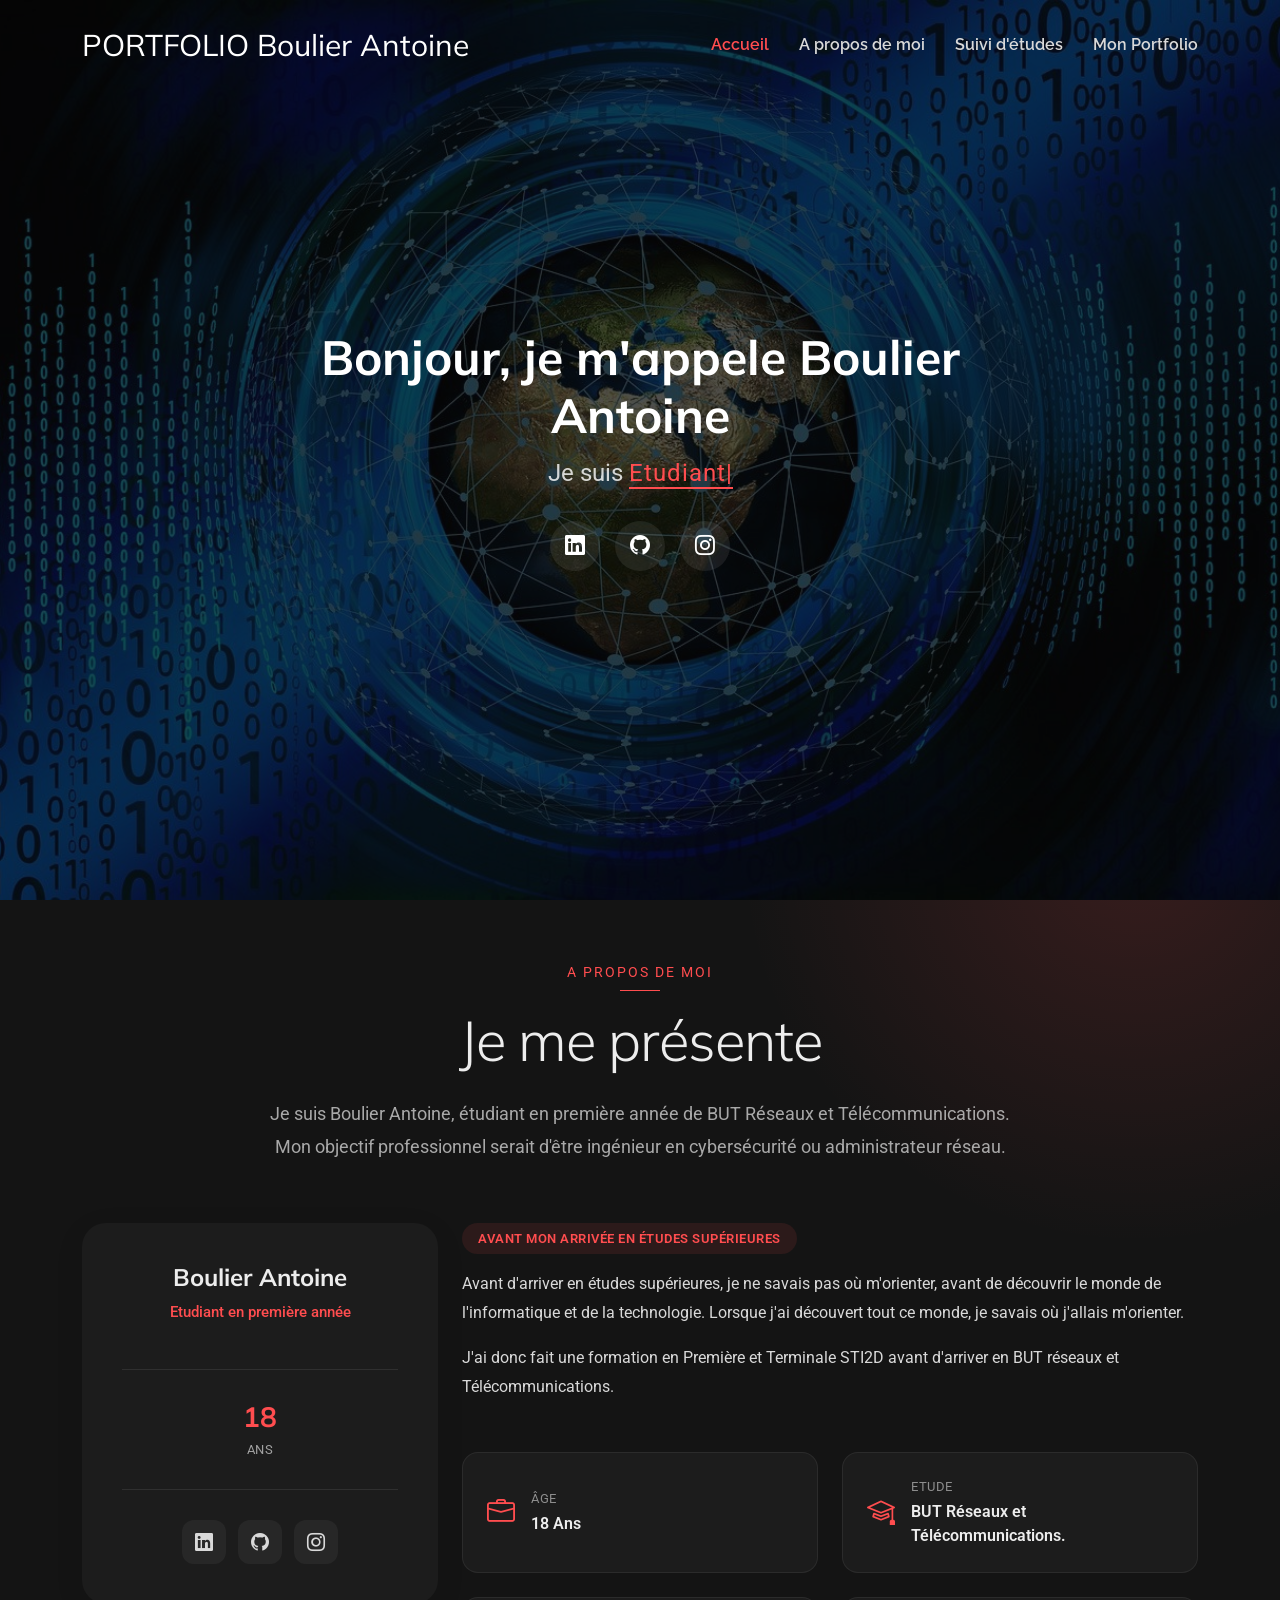
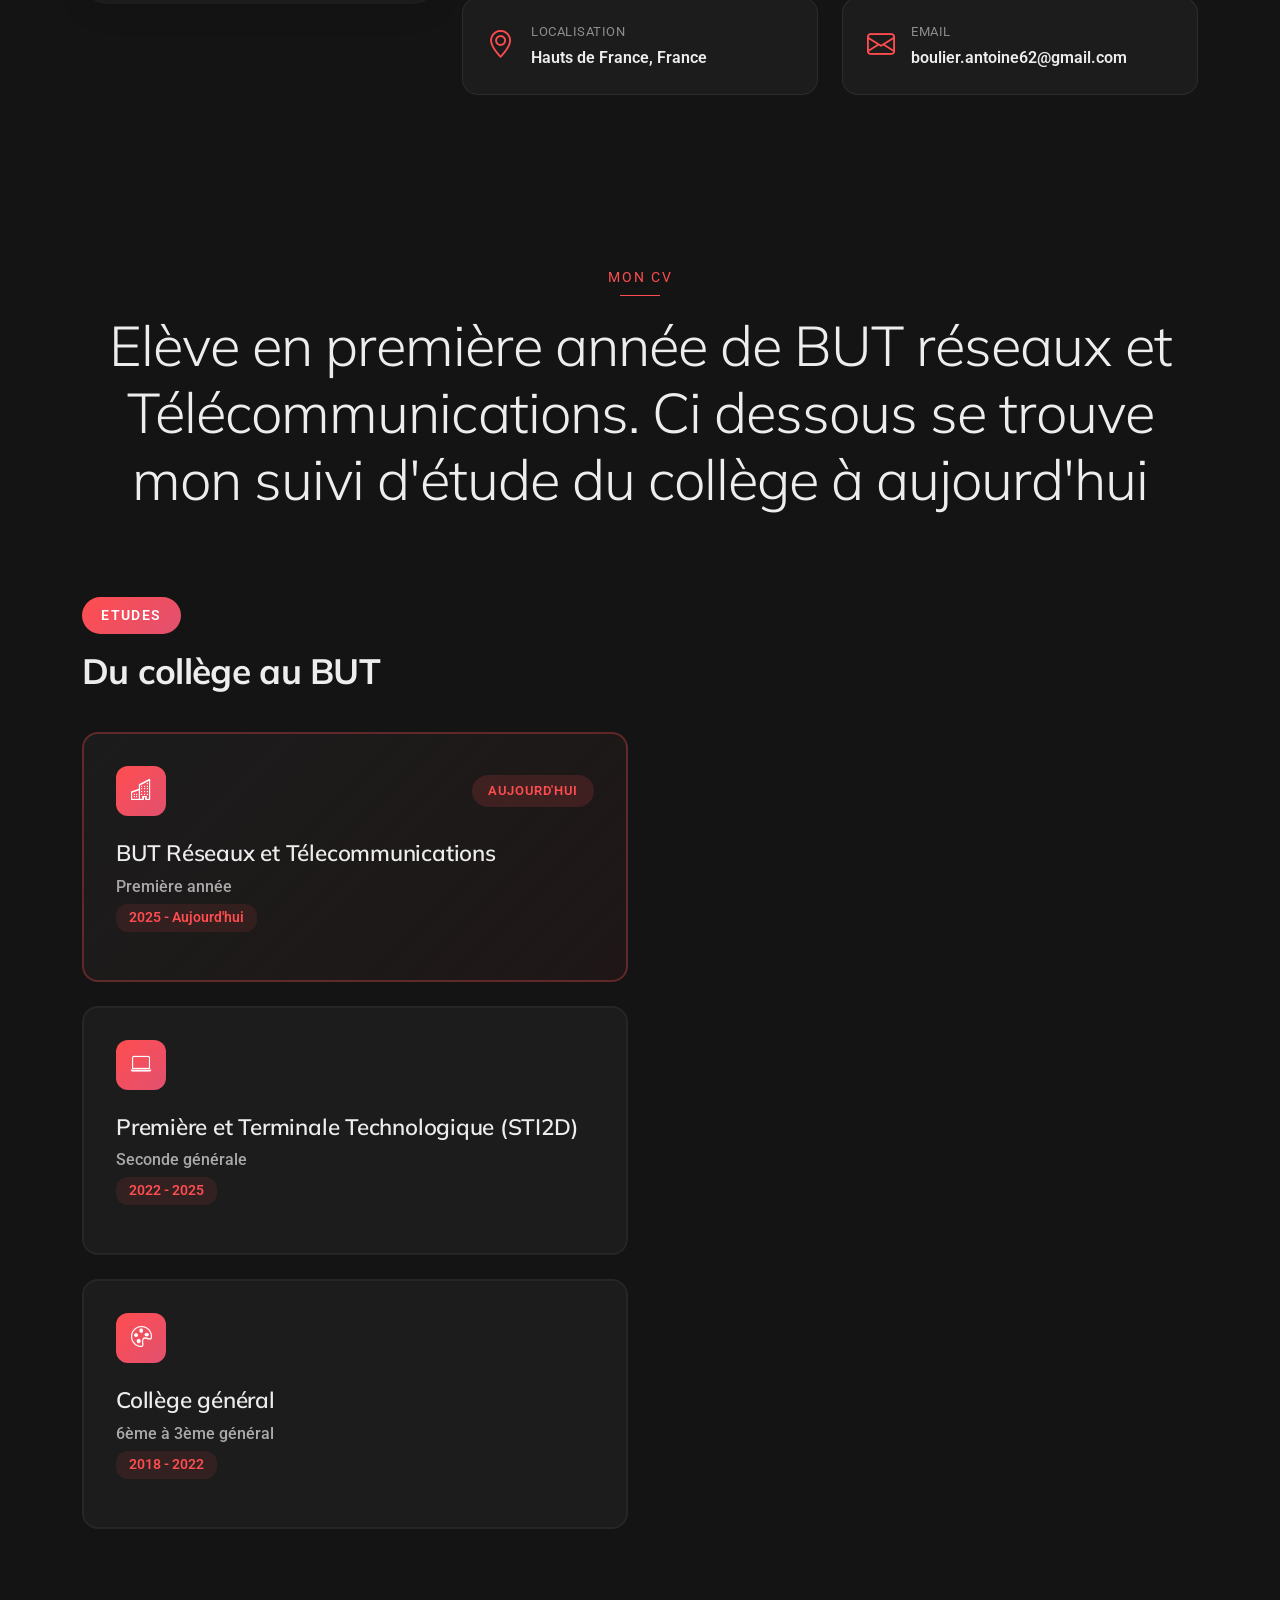
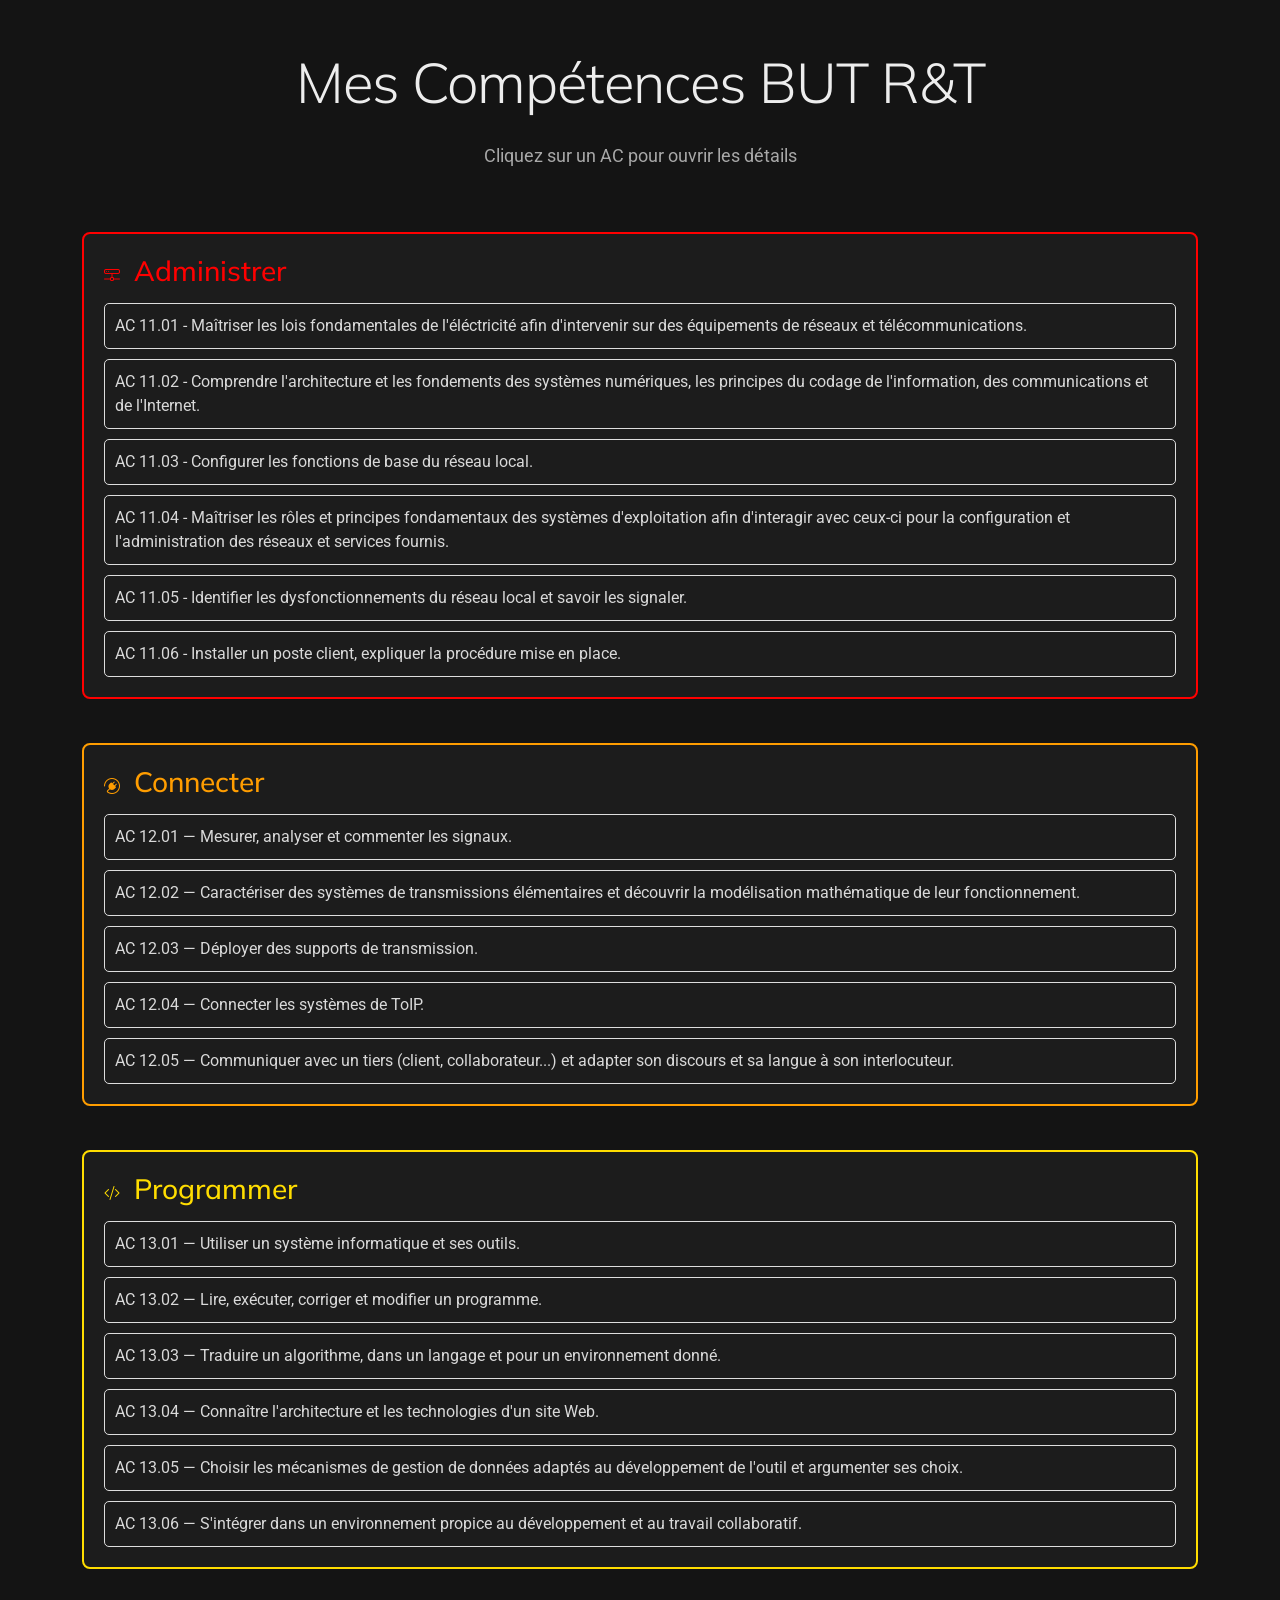
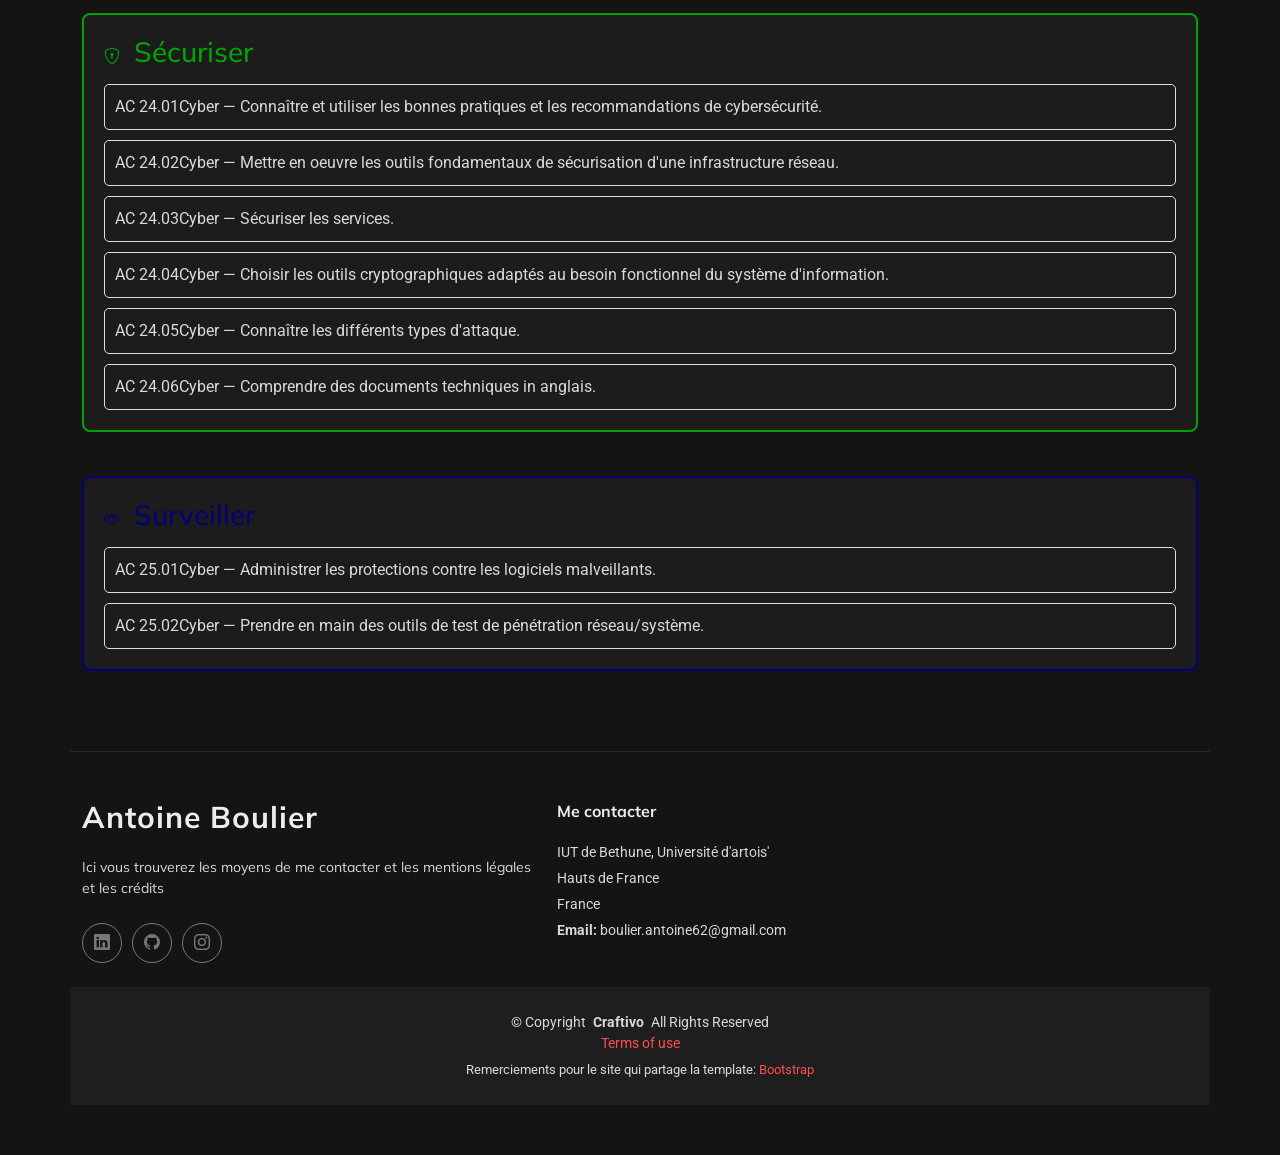
==== commit 778b8f3d: "Update index.html" ====
--- a/index.html
+++ b/index.html
@@ -387,7 +387,11 @@
         </div>
         <div class="modal-body">
           <h5><strong class="text-dark"><u>Projet :</u></strong></h5>
-          <p>SAE1.02 - S'initier aux réseaux informatiques : Dans cette ressource, j'ai configuré des équipements tels que des routeurs ou des switchs et j'ai fait de l'adressage IP pour créer un réseau de plusieurs machines pouvant communiquer.</p>
+          <p>R1.03 - Réseaux locaux et équipements actifs : Dans cette ressource, j'ai configuré des équipements tels que des routeurs ou des switchs et j'ai fait de l'adressage IP pour créer un réseau de plusieurs machines pouvant communiquer.</p>
+          <div class="ac-container" id="AC11.02">
+            <img src="assets/img/AC/RéseauR1.03.png" alt="Schéma de logique combinatoire">
+            <img src="assets/img/AC
+          </div>
           <h5><strong class="text-dark"><u>Difficultés rencontrées:</u></strong></h5>
           <p>Pendant cette ressource, j'ai eu des difficultés pour l'adressage IP des ordinateurs.</p>
           <h5><strong class="text-dark"><u>Ce que je devrais améliorer :</u></strong></h5>
@@ -571,9 +575,6 @@
         <div class="modal-body">
           <h5><strong class="text-dark"><u>Projet :</u></strong></h5>
           <p>R1.08 - Bases des systèmes d'exploitation : Dans cette ressource, j'ai manipulé le système d'exploitation Linux grâce aux commandes pour se déplacer dans l'ordinateur, les droits de chaque fichier ou encore la recherche de fichiers.</p>
-          <div class="ac-container" id="AC13.01">
-            <img src="assets/img/AC/BDD.png" alt="Requêtes et tables de la base de données PostgreSQL">
-          </div>
           <h5><strong class="text-dark"><u>Difficultés rencontrées:</u></strong></h5>
           <p>Pendant cette ressource, je n'ai pas eu de difficulté.</p>
         </div>
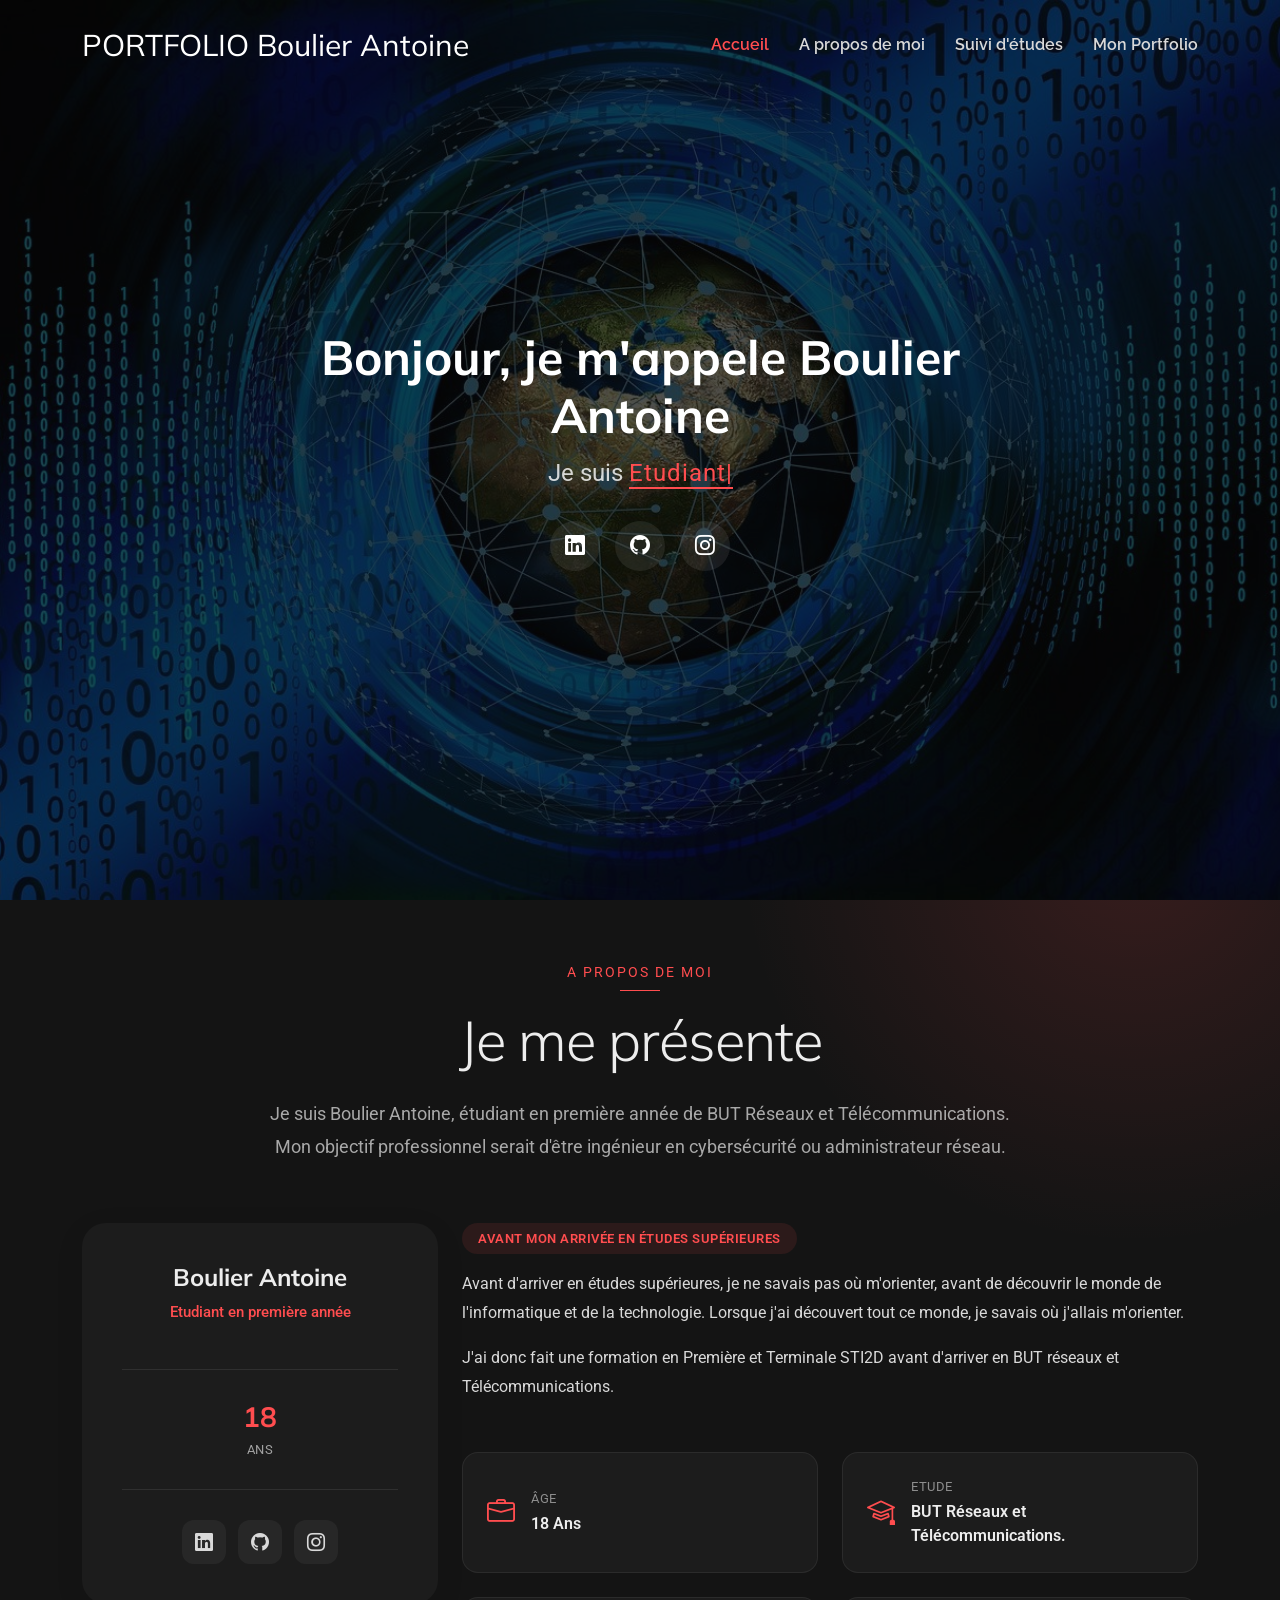
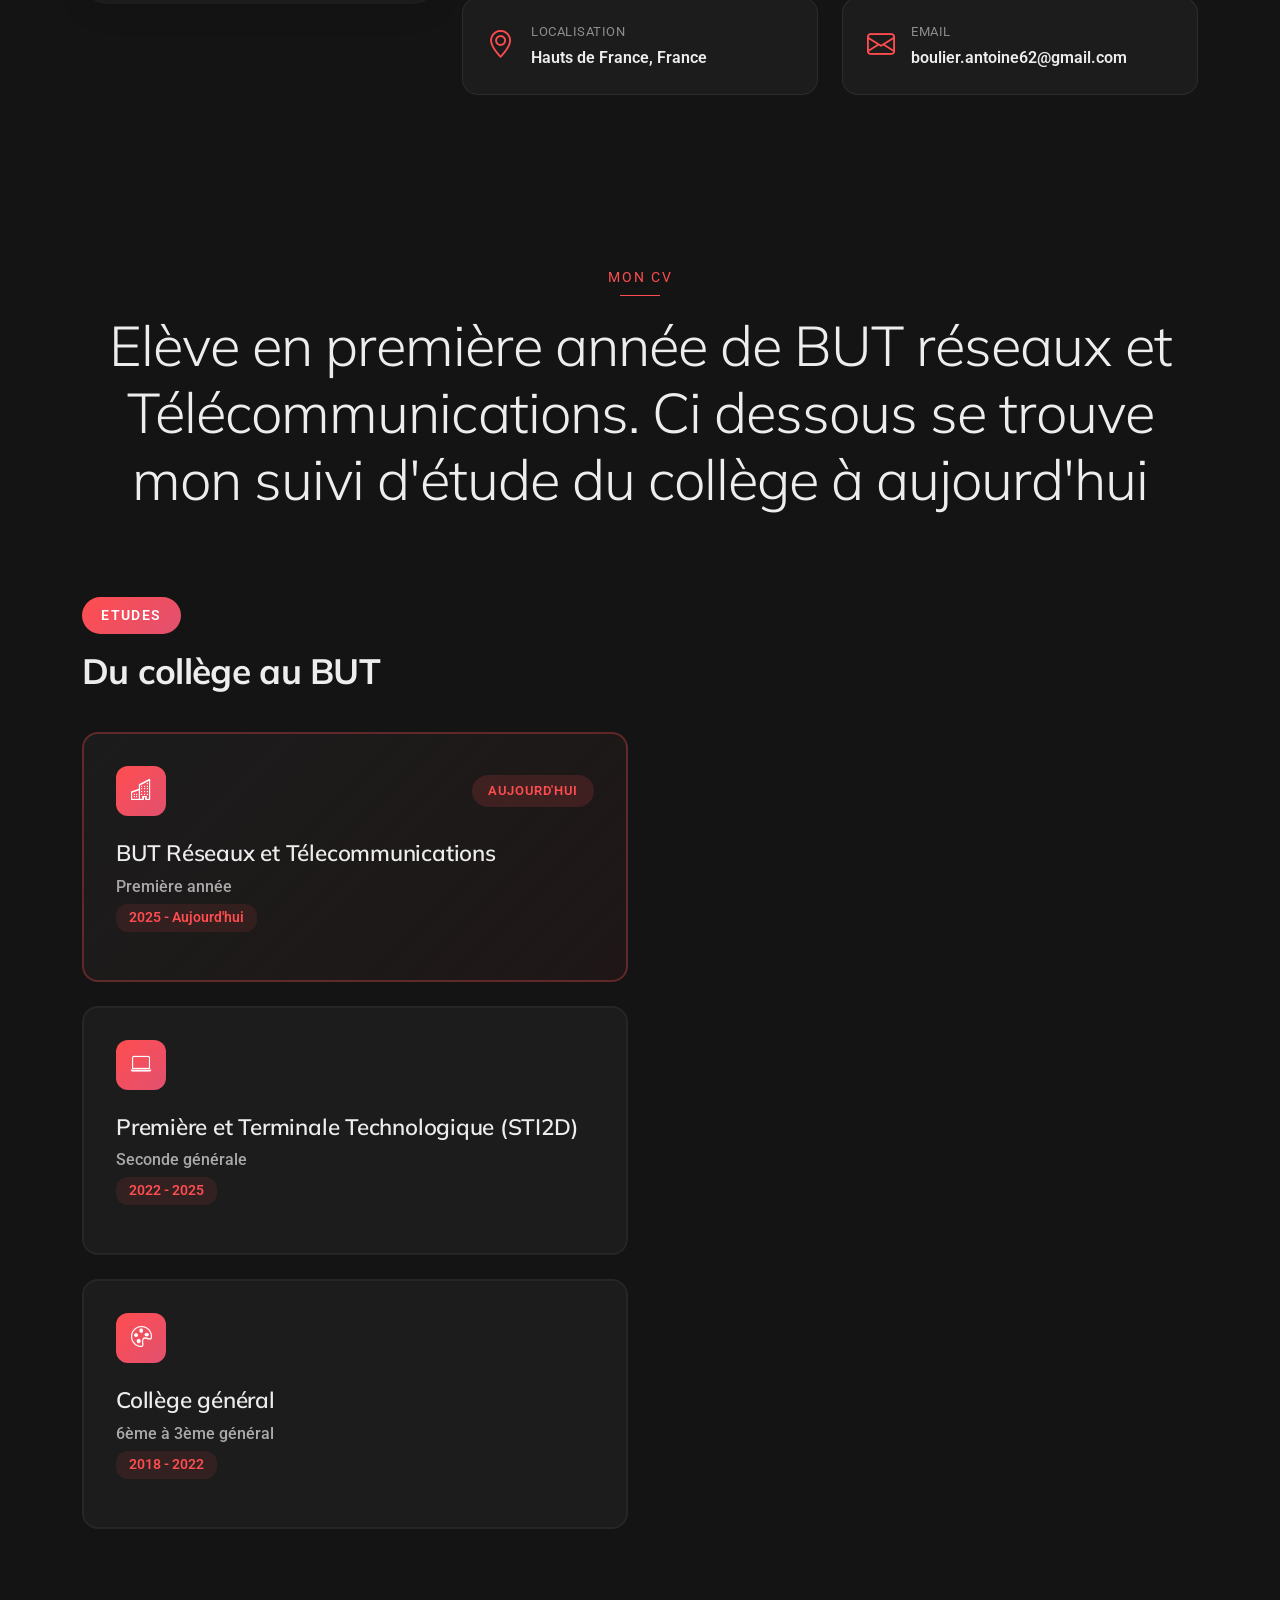
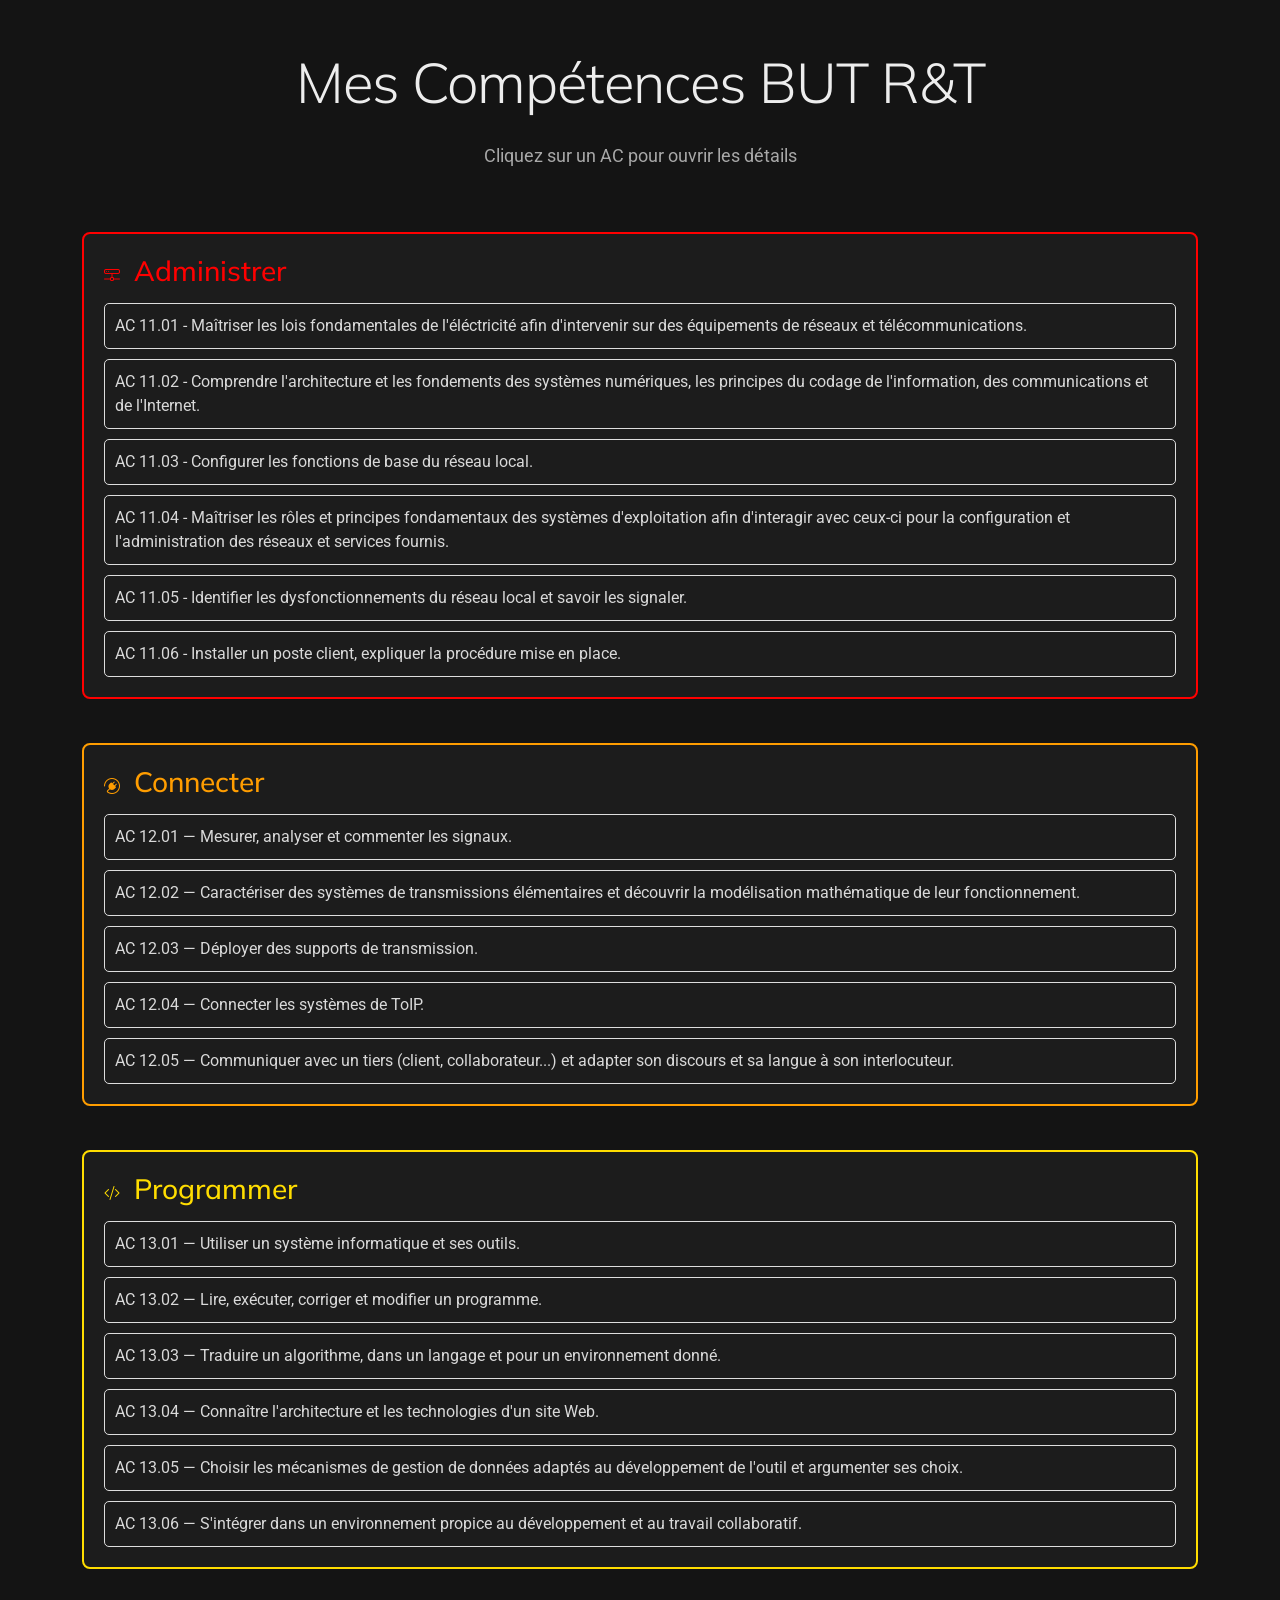
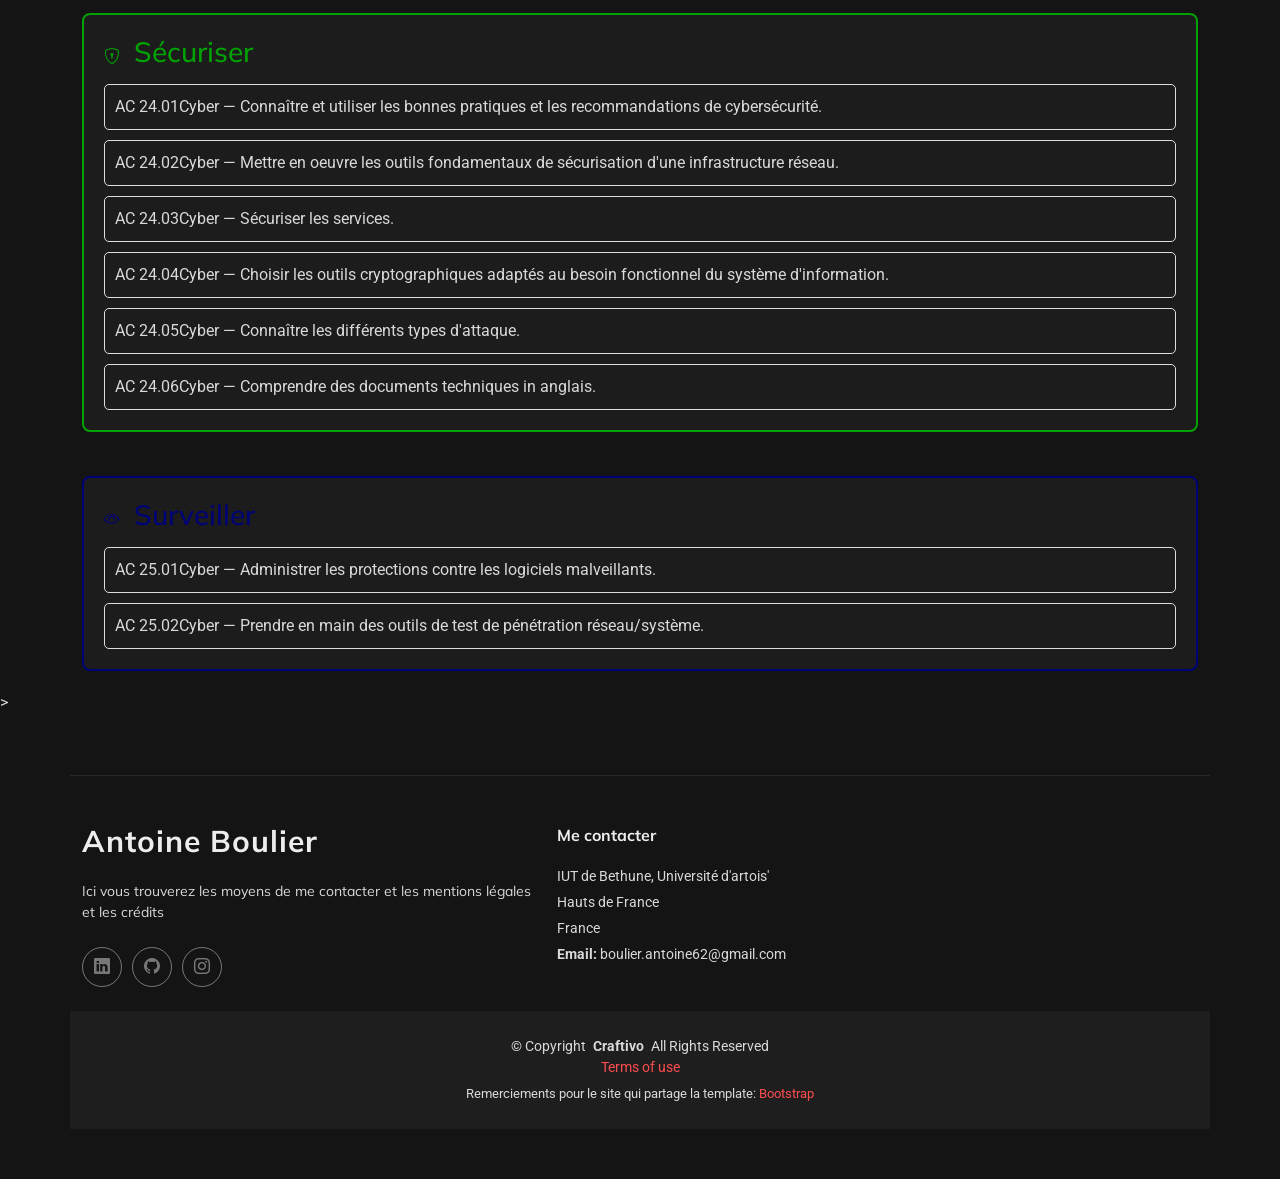
==== commit 71a411e9: "Update index.html" ====
--- a/index.html
+++ b/index.html
@@ -343,7 +343,7 @@
         </div>
         <div class="modal-body">
           <h5><strong class="text-dark"><u>Projet :</u></strong></h5>
-          <p>R1.04 - Fondamentaux des systèmes électroniques : Dans cette ressource, j'ai fait du montage électrique sur une maquette Analog Discovery Studio à l'aide des différentes lois que j'ai apprise.</p>
+          <p>Dans cet apprentissage, j'ai fait du montage électrique sur une maquette Analog Discovery Studio à l'aide des différentes lois que j'ai apprise.</p>
           <div class="ac-container" id="AC11.01">
             <img src="assets/img/AC/MaquetteADS.png" alt="Maquette Analog Discovery Studio">
           </div>
@@ -365,7 +365,7 @@
         </div>
         <div class="modal-body">
           <h5><strong class="text-dark"><u>Projet :</u></strong></h5>
-          <p>R1.06 - Architecture des systèmes informatiques et numériques : Dans cette ressource, j'ai manipulé différentes bases numériques (binaire, héxadécimal) ainsi que des encodages (ASCII, etc).</p>
+          <p>Dans cet apprentissage, j'ai manipulé différentes bases numériques (binaire, héxadécimal) ainsi que des encodages (ASCII, etc).</p>
           <div class="ac-container" id="AC11.02">
             <img src="assets/img/AC/R1.06Logique.png" alt="Schéma de logique combinatoire">
           </div>
@@ -387,10 +387,10 @@
         </div>
         <div class="modal-body">
           <h5><strong class="text-dark"><u>Projet :</u></strong></h5>
-          <p>R1.03 - Réseaux locaux et équipements actifs : Dans cette ressource, j'ai configuré des équipements tels que des routeurs ou des switchs et j'ai fait de l'adressage IP pour créer un réseau de plusieurs machines pouvant communiquer.</p>
+          <p>Dans cet apprentissage, j'ai configuré des équipements tels que des routeurs ou des switchs et j'ai fait de l'adressage IP pour créer un réseau de plusieurs machines pouvant communiquer.</p>
           <div class="ac-container" id="AC11.02">
-            <img src="assets/img/AC/RéseauR1.03.png" alt="Schéma de logique combinatoire">
-            <img src="assets/img/AC
+            <img src="assets/img/AC/RéseauR1.03.png" alt="Schéma Réseau">
+            <img src="assets/img/AC/ConfigRouteurR1.03.png" alt="Config Réseau Routeur">
           </div>
           <h5><strong class="text-dark"><u>Difficultés rencontrées:</u></strong></h5>
           <p>Pendant cette ressource, j'ai eu des difficultés pour l'adressage IP des ordinateurs.</p>
@@ -410,7 +410,7 @@
         </div>
         <div class="modal-body">
           <h5><strong class="text-dark"><u>Projet :</u></strong></h5>
-          <p>R2.02 - Admnistration système et fondamentaux de la virtualisation : Dans cette ressource, j'ai configuré un système d'exploitation Windows Server pour gérer les différents droits d'accès, les utilisateurs et préparer des environnements virtuels.</p>
+          <p>Dans cet apprentissage, j'ai configuré un système d'exploitation Windows Server pour gérer les différents droits d'accès, les utilisateurs et préparer des environnements virtuels.</p>
           <div class="ac-container" id="AC13.01">
             <img src="assets/img/AC/AdminSysteme.png" alt="Image Administration Windows" width="700" height="auto">
           </div>
@@ -432,7 +432,7 @@
         </div>
         <div class="modal-body">
           <h5><strong class="text-dark"><u>Projet :</u></strong></h5>
-          <p>R1.02 - Principes et architecture des réseaux : Dans cette ressource, j'ai utilisé le logiciel WireShark pour comprendre les différents protocoles et problèmes dans le réseau.</p>
+          <p>Dans cet apprentissage, j'ai utilisé le logiciel WireShark pour comprendre les différents protocoles et problèmes dans le réseau.</p>
           <div class="ac-container" id="AC11.05">
             <img src="assets/img/AC/Wireshark.png" alt="Capture d'analyse de paquets Wireshark">
           </div>
@@ -454,7 +454,7 @@
         </div>
         <div class="modal-body">
           <h5><strong class="text-dark"><u>Projet :</u></strong></h5>
-          <p>R2.03 - Bases des services réseaux : Dans cette ressource, j'ai configuré un serveur pour automatiser le déploiement de postes client.</p>
+          <p>Dans cet apprentissage, j'ai configuré un serveur pour automatiser le déploiement de postes client.</p>
           <div class="ac-container" id="AC13.01">
             <img src="assets/img/AC/LinuxApache.png" alt="Image Config Apache">
           </div>
@@ -475,7 +475,7 @@
         </div>
         <div class="modal-body">
           <h5><strong class="text-dark"><u>Projet :</u></strong></h5>
-          <p>SAE2.02 - Mesurer et caractériser un signal ou un système : Dans cette ressource, j'ai utilisé un oscilloscope et un générateur pour visualiser des ondes, j'ai mesuré leur fréquence, tension et j'ai analysé l'impact du bruit.</p>
+          <p>Dans cet apprentissage, j'ai utilisé un oscilloscope et un générateur pour visualiser des ondes, j'ai mesuré leur fréquence, tension et j'ai analysé l'impact du bruit.</p>
           <div class="ac-container" id="AC12.01">
             <img src="assets/img/AC/SAE2.02.png" alt="Simulation Matlab avec signal sinusoïdal et analyse spectrale">
           </div>
@@ -495,7 +495,7 @@
         </div>
         <div class="modal-body">
           <h5><strong class="text-dark"><u>Projet :</u></strong></h5>
-          <p>R2.05 - Signaux et systèmes pour les transmissions : Dans cette ressource, j'ai calculé les bandes passantes et les débits théoriques d'un câble à l'aide de filtres.</p>
+          <p>Dans cet apprentissage, j'ai calculé les bandes passantes et les débits théoriques d'un câble à l'aide de filtres.</p>
           <h5><strong class="text-dark"><u>Difficultés rencontrées:</u></strong></h5>
           <p>Pendant cette ressource, j'ai eu des difficultés pour filtrer</p>
           <h5><strong class="text-dark"><u>Ce que je devrais améliorer :</u></strong></h5>
@@ -514,7 +514,7 @@
         </div>
         <div class="modal-body">
           <h5><strong class="text-dark"><u>Projet :</u></strong></h5>
-          <p>R1.05 - Supports de transmission pour les réseaux : Dans cette ressource, j'ai manipulé des câbles Ethernet pour calculer leur affaiblissement.</p>
+          <p>Dans cet apprentissage, j'ai manipulé des câbles Ethernet pour calculer leur affaiblissement.</p>
           <div class="ac-container" id="AC12.03">
             <img src="assets/img/AC/CablageR2.05.png" alt="Schéma de câblage électronique sur platine d'essai">
           </div>
@@ -534,7 +534,7 @@
         </div>
         <div class="modal-body">
           <h5><strong class="text-dark"><u>Projet :</u></strong></h5>
-          <p>R2.04 - Initiation à la téléphonie d'entreprise : Dans cette ressource, j'ai configuré des téléphones par IP (messagerie, file d'attente entreprise,...) pour qu'ils puissent communiquer.</p>
+          <p>Dans cet apprentissage, j'ai configuré des téléphones par IP (messagerie, file d'attente entreprise,...) pour qu'ils puissent communiquer.</p>
           <div class="ac-container" id="AC12.04">
             <img src="assets/img/AC/R2.04.png" alt="Fichier de configuration de téléphonie IP">
           </div>
@@ -554,7 +554,7 @@
         </div>
         <div class="modal-body">
           <h5><strong class="text-dark"><u>Projet :</u></strong></h5>
-          <p>R2.01 - Expression-Culture-Communications Professionnelles 2 : Dans cette ressource, j'ai adapté mon langage pour qu'il soit soutenu en vue d'un entretien professionnel avec un client ou un collaboreteur ou recruteur.</p>
+          <p>Dans cet apprentissage, j'ai adapté mon langage pour qu'il soit soutenu en vue d'un entretien professionnel avec un client ou un collaboreteur ou recruteur.</p>
           <h5><strong class="text-dark"><u>Difficultés rencontrées:</u></strong></h5>
           <p>Dans cette ressource, j'ai beaucoup de difficulté à m'exprimer devant un public et j'en perd facilement mes moyens.</p>
           <h5><strong class="text-dark"><u>Ce que je devrais améliorer :</u></strong></h5>
@@ -574,7 +574,7 @@
         </div>
         <div class="modal-body">
           <h5><strong class="text-dark"><u>Projet :</u></strong></h5>
-          <p>R1.08 - Bases des systèmes d'exploitation : Dans cette ressource, j'ai manipulé le système d'exploitation Linux grâce aux commandes pour se déplacer dans l'ordinateur, les droits de chaque fichier ou encore la recherche de fichiers.</p>
+          <p>Dans cet apprentissage, j'ai manipulé le système d'exploitation Linux grâce aux commandes pour se déplacer dans l'ordinateur, les droits de chaque fichier ou encore la recherche de fichiers.</p>
           <h5><strong class="text-dark"><u>Difficultés rencontrées:</u></strong></h5>
           <p>Pendant cette ressource, je n'ai pas eu de difficulté.</p>
         </div>
@@ -591,9 +591,9 @@
         </div>
         <div class="modal-body">
           <h5><strong class="text-dark"><u>Projet :</u></strong></h5>
-          <p>R1.07 - Fondamentaux de la programmation : Dans cette ressource, j'ai Crée un code dans le language python pour répondre à un cahier des charges et j'ai résolu les éventuelles erreurs que j'ai commit</p>
+          <p>Dans cet apprentissage, j'ai Crée un code dans le language python pour répondre à un cahier des charges et j'ai résolu les éventuelles erreurs que j'ai commit</p>
           <div class="ac-container" id="AC13.01">
-            <img src="assets/img/AC/FlaskPython.png" alt="PythonR1.07">
+            <img src="assets/img/AC/PythonR1.07.png" alt="Python Code">
           </div>
           <h5><strong class="text-dark"><u>Difficultés rencontrées:</u></strong></h5>
           <p>Pendant cette ressource, j'ai eu des difficultés pour corriger mon code.</p>
@@ -613,7 +613,7 @@
         </div>
         <div class="modal-body">
           <h5><strong class="text-dark"><u>Projet :</u></strong></h5>
-          <p>R2.09 - Initiation au développement Web : Dans cette ressource, j'ai utilisé le module Flask sur le language python pour dynamiser un site Web.</p>
+          <p>Dans cet apprentissage, j'ai utilisé le module Flask sur le language python pour dynamiser un site Web.</p>
           <div class="ac-container" id="AC13.01">
             <img src="assets/img/AC/FlaskPython.png" alt="Python Flask">
           </div>
@@ -635,7 +635,7 @@
         </div>
         <div class="modal-body">
           <h5><strong class="text-dark"><u>Projet :</u></strong></h5>
-          <p>R1.09 - Introduction aux technologies Web : Dans cette ressource, j'ai appris les bases du HTML et du CSS pour pouvoir l'utiliser pour créer une page Web personnelle lors de la SAE 14 - Se présenter sur Internet.</p>
+          <p>Dans cet apprentissage, j'ai appris les bases du HTML et du CSS pour pouvoir l'utiliser pour créer une page Web personnelle lors de la SAE 14 - Se présenter sur Internet.</p>
           <h5><strong class="text-dark"><u>Difficultés rencontrées:</u></strong></h5>
           <p>Pendant cette ressource, je n'ai pas eu de difficulté.</p>
         </div>
@@ -652,7 +652,7 @@
         </div>
         <div class="modal-body">
           <h5><strong class="text-dark"><u>Projet :</u></strong></h5>
-          <p>R2.07 - Sources de données : Dans cette ressource, j'ai utilisé une base de donnée pour stocker, gérer et intérroger celle-ci.</p>
+          <p>Dans cet apprentissage, j'ai utilisé une base de donnée pour stocker, gérer et intérroger celle-ci.</p>
           <div class="ac-container" id="AC13.01">
             <img src="assets/img/AC/BDD.png" alt="Requêtes et tables de la base de données PostgreSQL">
           </div>
@@ -672,7 +672,7 @@
         </div>
         <div class="modal-body">
           <h5><strong class="text-dark"><u>Projet :</u></strong></h5>
-          <p>SAE1.02 - S'initier aux réseaux informatiques : Dans cette ressource, Nous avons travaillé en équipe avec l'aide des 2ème année pour créer un environnement informatique complet et fonctionnel.</p>
+          <p>Dans cet apprentissage, Nous avons travaillé en équipe avec l'aide des 2ème année pour créer un environnement informatique complet et fonctionnel.</p>
           <h5><strong class="text-dark"><u>Difficultés rencontrées:</u></strong></h5>
           <p>Pendant cette ressource, j'ai eu des difficultés à m'intégrer dans l'équipe.</p>
           <h5><strong class="text-dark"><u>Ce que je devrais améliorer :</u></strong></h5>
